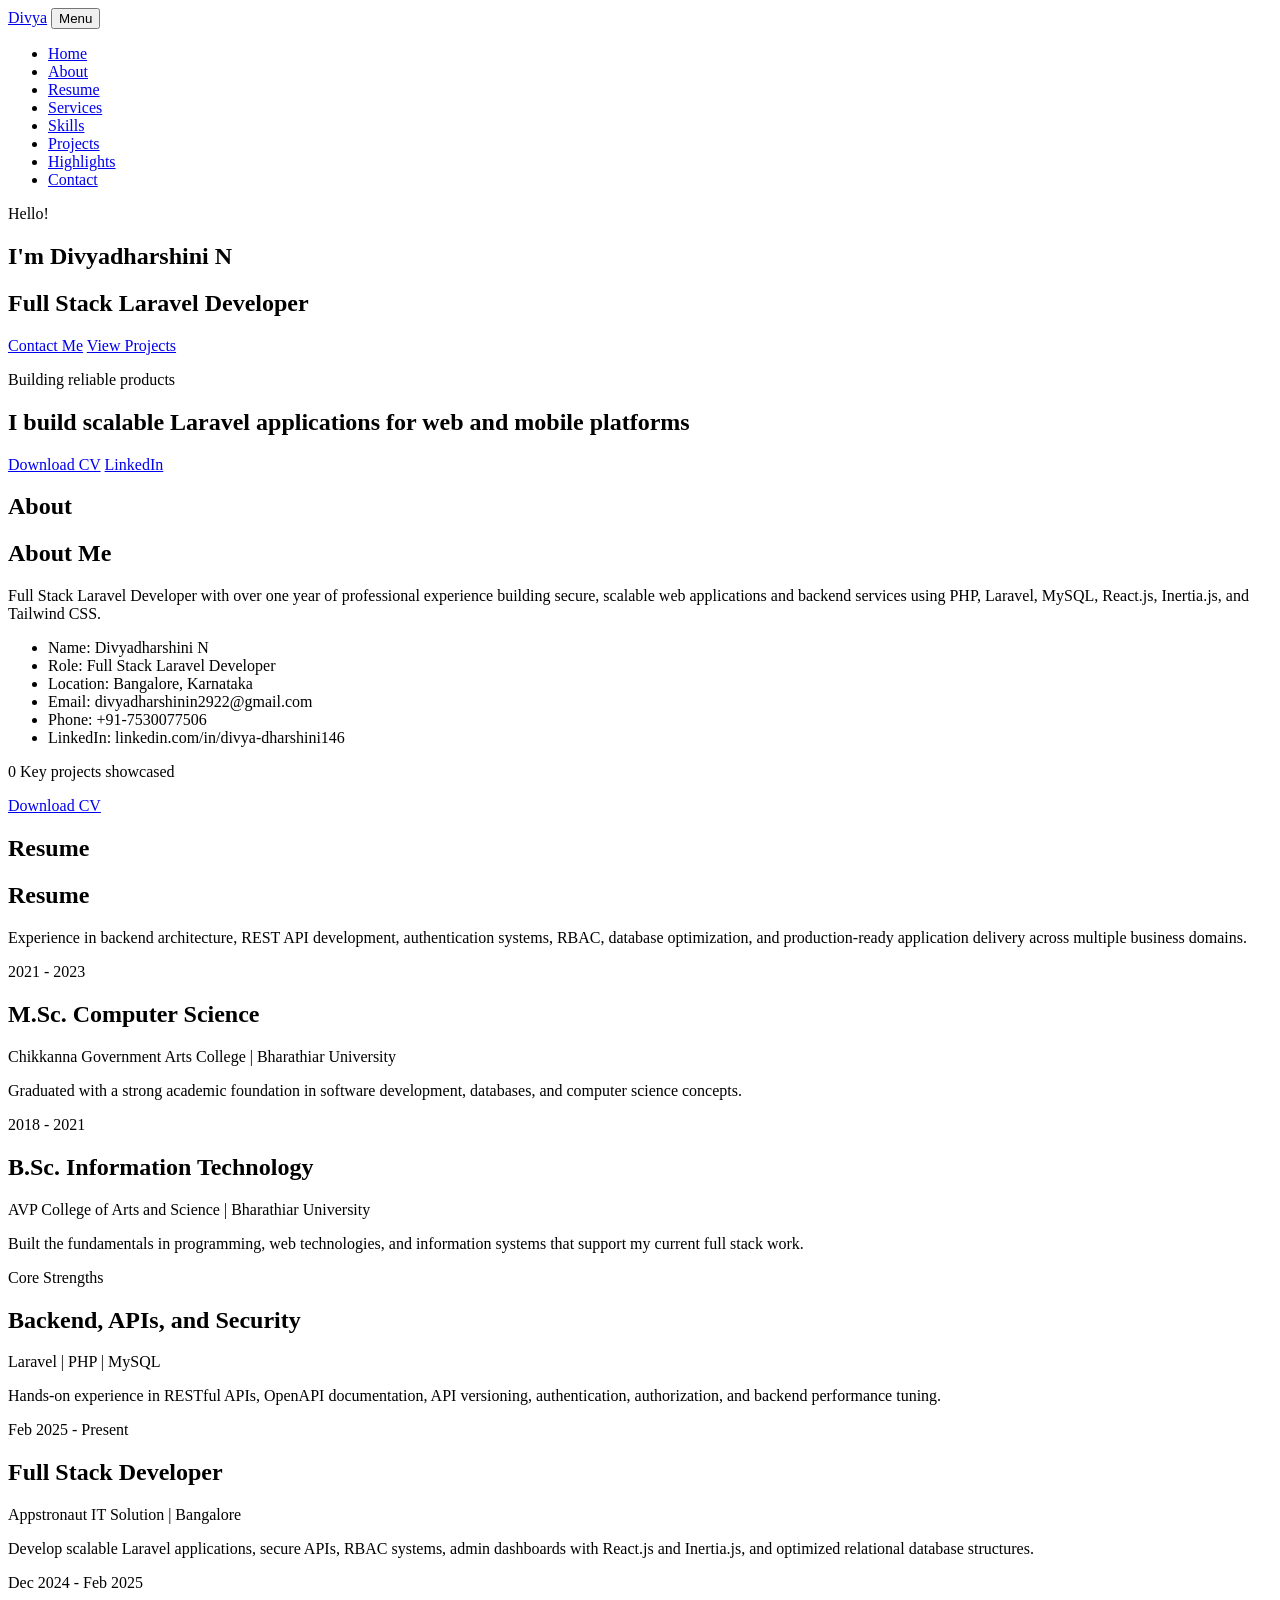
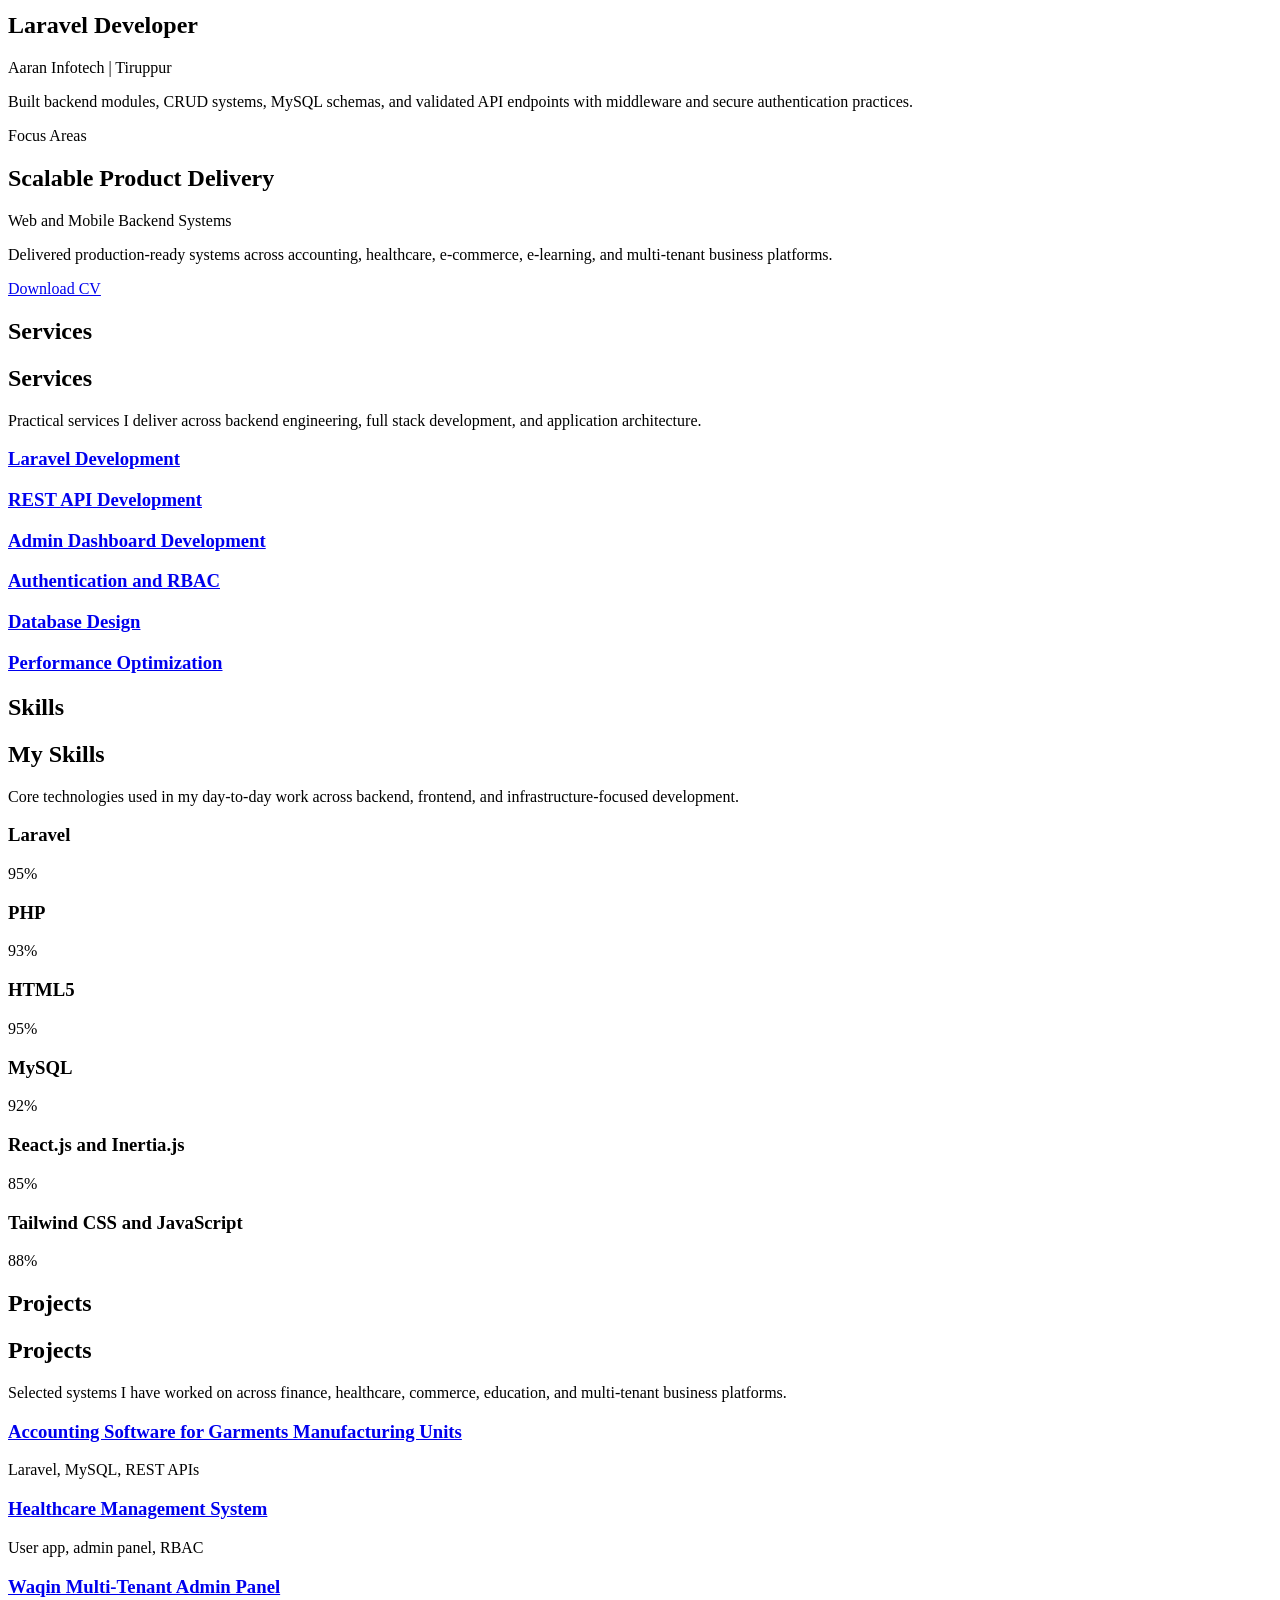
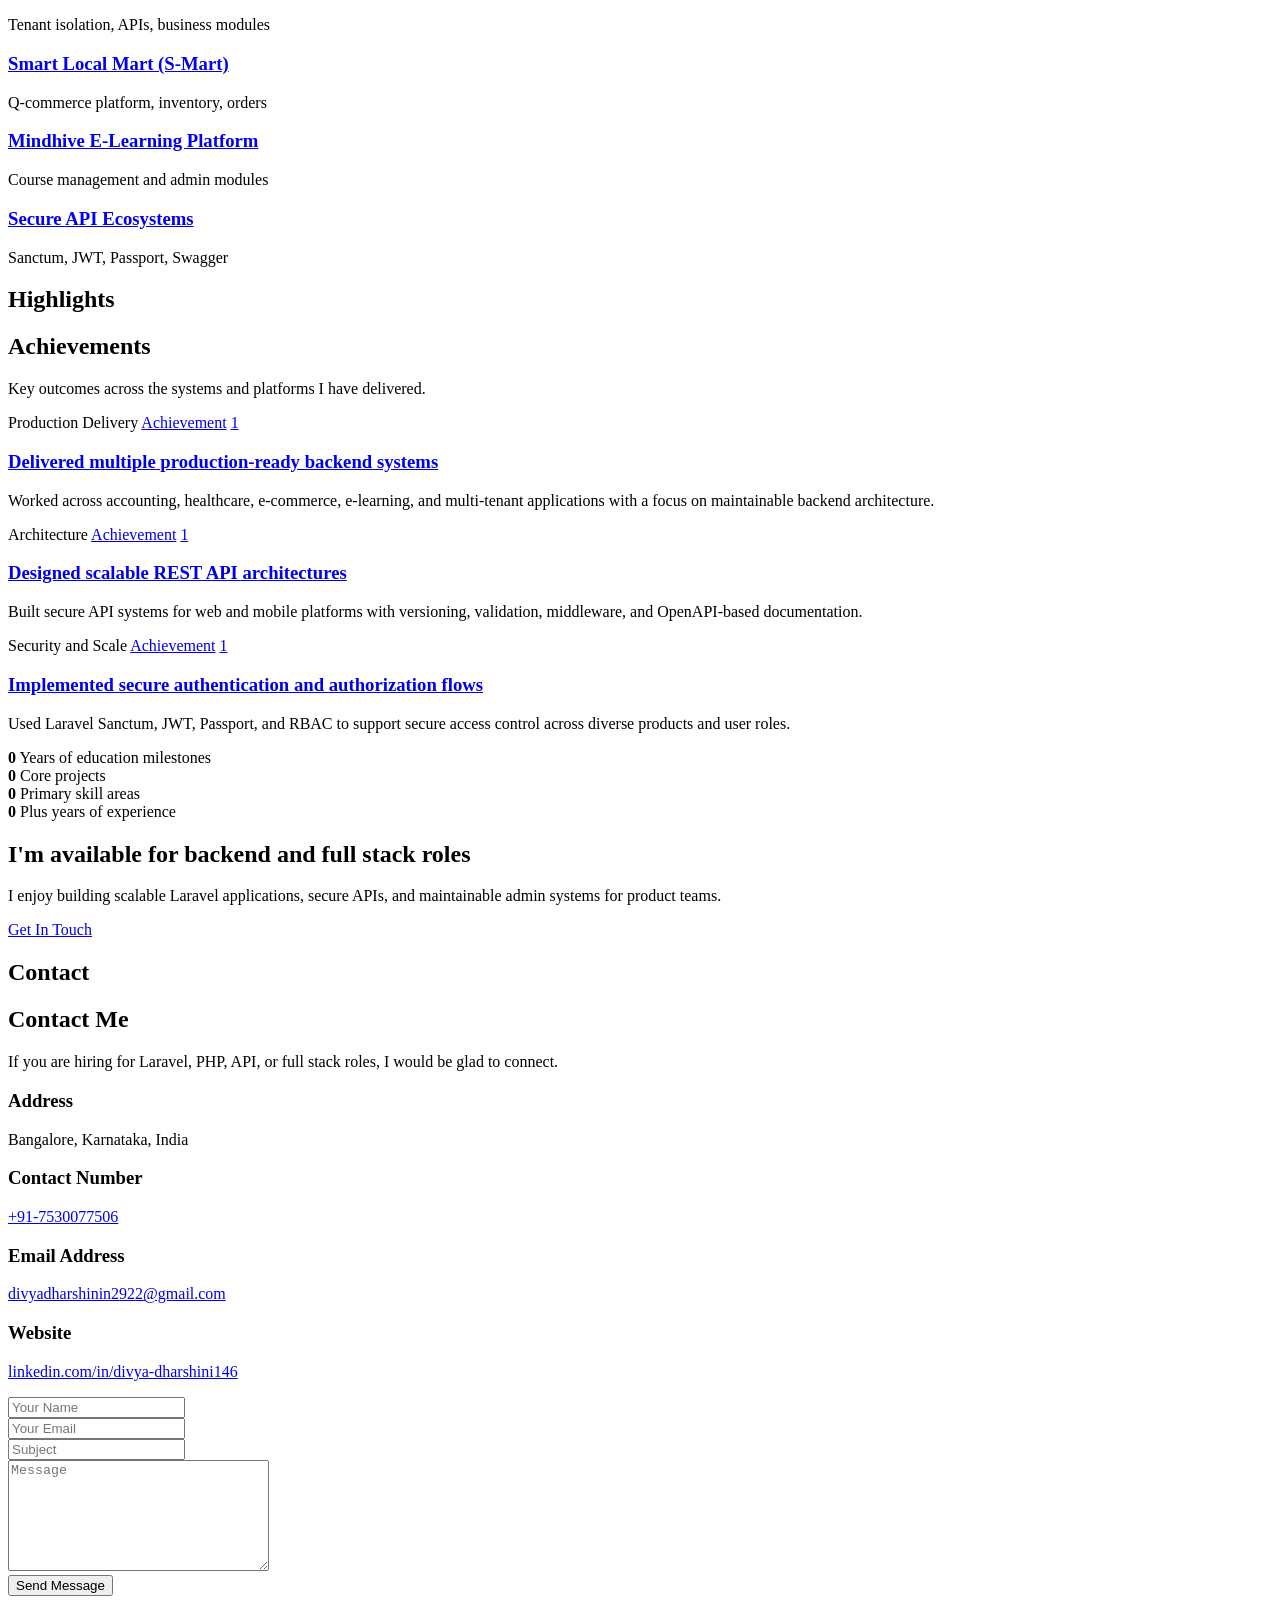
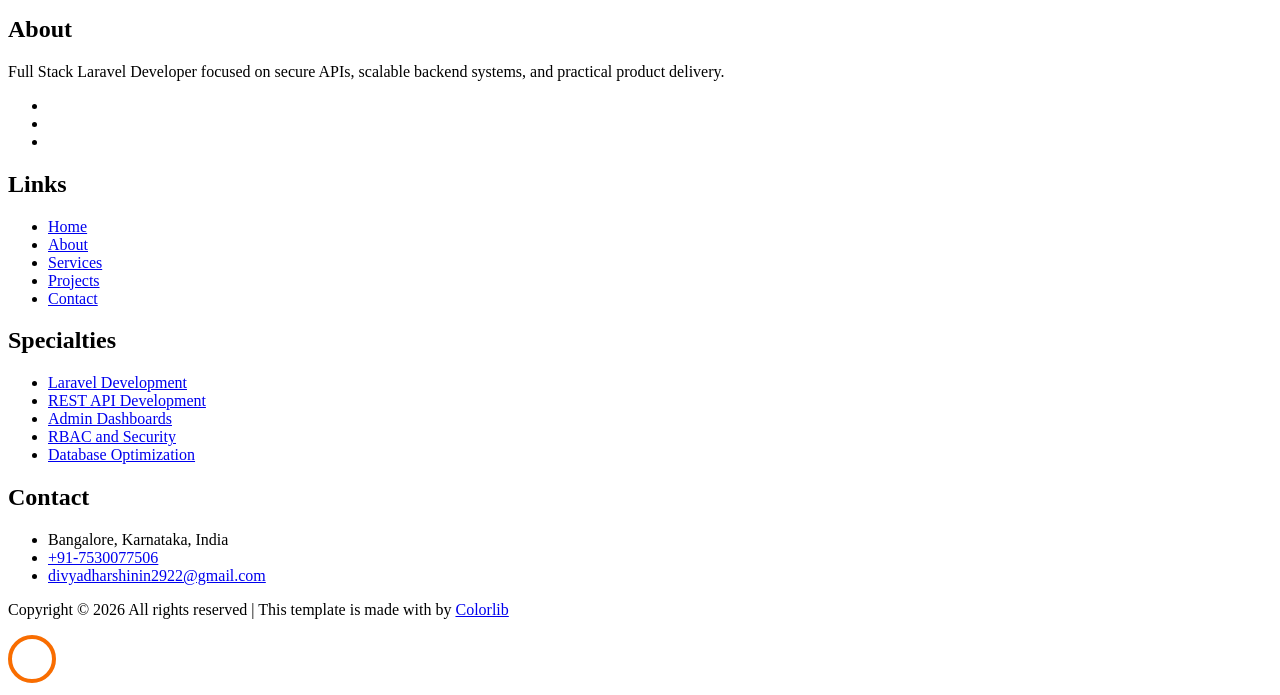
==== index.html @ 51c8ce33 "first commit" ====
<!doctype html>
<html lang="en">
  <head>
    <title>Divyadharshini N | Full Stack Laravel Developer</title>
    <meta charset="utf-8" />
    <meta
      name="viewport"
      content="width=device-width, initial-scale=1, shrink-to-fit=no"
    />

    <link
      href="https://fonts.googleapis.com/css?family=Poppins:100,200,300,400,500,600,700,800,900"
      rel="stylesheet"
    />

    <link rel="stylesheet" href="css/open-iconic-bootstrap.min.css" />
    <link rel="stylesheet" href="css/animate.css" />

    <link rel="stylesheet" href="css/owl.carousel.min.css" />
    <link rel="stylesheet" href="css/owl.theme.default.min.css" />
    <link rel="stylesheet" href="css/magnific-popup.css" />

    <link rel="stylesheet" href="css/aos.css" />

    <link rel="stylesheet" href="css/ionicons.min.css" />

    <link rel="stylesheet" href="css/flaticon.css" />
    <link rel="stylesheet" href="css/icomoon.css" />
    <link rel="stylesheet" href="css/style.css" />
  </head>
  <body data-spy="scroll" data-target=".site-navbar-target" data-offset="300">
    <nav
      class="navbar navbar-expand-lg navbar-dark ftco_navbar ftco-navbar-light site-navbar-target"
      id="ftco-navbar"
    >
      <div class="container">
        <a class="navbar-brand" href="index.html">Divya</a>
        <button
          class="navbar-toggler js-fh5co-nav-toggle fh5co-nav-toggle"
          type="button"
          data-toggle="collapse"
          data-target="#ftco-nav"
          aria-controls="ftco-nav"
          aria-expanded="false"
          aria-label="Toggle navigation"
        >
          <span class="oi oi-menu"></span> Menu
        </button>

        <div class="collapse navbar-collapse" id="ftco-nav">
          <ul class="navbar-nav nav ml-auto">
            <li class="nav-item">
              <a href="#home-section" class="nav-link"><span>Home</span></a>
            </li>
            <li class="nav-item">
              <a href="#about-section" class="nav-link"><span>About</span></a>
            </li>
            <li class="nav-item">
              <a href="#resume-section" class="nav-link"><span>Resume</span></a>
            </li>
            <li class="nav-item">
              <a href="#services-section" class="nav-link"
                ><span>Services</span></a
              >
            </li>
            <li class="nav-item">
              <a href="#skills-section" class="nav-link"><span>Skills</span></a>
            </li>
            <li class="nav-item">
              <a href="#projects-section" class="nav-link"
                ><span>Projects</span></a
              >
            </li>
            <li class="nav-item">
              <a href="#blog-section" class="nav-link"
                ><span>Highlights</span></a
              >
            </li>
            <li class="nav-item">
              <a href="#contact-section" class="nav-link"
                ><span>Contact</span></a
              >
            </li>
          </ul>
        </div>
      </div>
    </nav>
    <section id="home-section" class="hero">
      <div class="home-slider owl-carousel">
        <div class="slider-item">
          <div class="overlay"></div>
          <div class="container">
            <div
              class="row d-md-flex no-gutters slider-text align-items-end justify-content-end"
              data-scrollax-parent="true"
            >
              <div
                class="one-third js-fullheight order-md-last img"
                style="background-image: url(images/bg_1.png)"
              >
                <div class="overlay"></div>
              </div>
              <div
                class="one-forth d-flex align-items-center ftco-animate"
                data-scrollax=" properties: { translateY: '70%' }"
              >
                <div class="text">
                  <span class="subheading">Hello!</span>
                  <h1 class="mb-4 mt-3">I'm <span>Divyadharshini N</span></h1>
                  <h2 class="mb-4">Full Stack Laravel Developer</h2>
                  <p>
                    <a href="#contact-section" class="btn btn-primary py-3 px-4"
                      >Contact Me</a
                    >
                    <a
                      href="#projects-section"
                      class="btn btn-white btn-outline-white py-3 px-4"
                      >View Projects</a
                    >
                  </p>
                </div>
              </div>
            </div>
          </div>
        </div>

        <div class="slider-item">
          <div class="overlay"></div>
          <div class="container">
            <div
              class="row d-flex no-gutters slider-text align-items-end justify-content-end"
              data-scrollax-parent="true"
            >
              <div
                class="one-third js-fullheight order-md-last img"
                style="background-image: url(images/bg_2.png)"
              >
                <div class="overlay"></div>
              </div>
              <div
                class="one-forth d-flex align-items-center ftco-animate"
                data-scrollax=" properties: { translateY: '70%' }"
              >
                <div class="text">
                  <span class="subheading">Building reliable products</span>
                  <h1 class="mb-4 mt-3">
                    I build <span>scalable Laravel applications</span> for web
                    and mobile platforms
                  </h1>
                  <p>
                    <a
                      href="resume/Divyadharshini_N.pdf"
                      class="btn btn-primary py-3 px-4"
                      target="_blank"
                      >Download CV</a
                    >
                    <a
                      href="https://linkedin.com/in/divya-dharshini146"
                      class="btn btn-white btn-outline-white py-3 px-4"
                      target="_blank"
                      >LinkedIn</a
                    >
                  </p>
                </div>
              </div>
            </div>
          </div>
        </div>
      </div>
    </section>

    <section class="ftco-about img ftco-section ftco-no-pb" id="about-section">
      <div class="container">
        <div class="row d-flex">
          <div class="col-md-6 col-lg-5 d-flex">
            <div class="img-about img d-flex align-items-stretch">
              <div class="overlay"></div>
              <div
                class="img d-flex align-self-stretch align-items-center"
                style="background-image: url(images/bg_1.png)"
              ></div>
            </div>
          </div>
          <div class="col-md-6 col-lg-7 pl-lg-5 pb-5">
            <div class="row justify-content-start pb-3">
              <div class="col-md-12 heading-section ftco-animate">
                <h1 class="big">About</h1>
                <h2 class="mb-4">About Me</h2>
                <p>
                  Full Stack Laravel Developer with over one year of
                  professional experience building secure, scalable web
                  applications and backend services using PHP, Laravel, MySQL,
                  React.js, Inertia.js, and Tailwind CSS.
                </p>
                <ul class="about-info mt-4 px-md-0 px-2">
                  <li class="d-flex">
                    <span>Name:</span> <span>Divyadharshini N</span>
                  </li>
                  <li class="d-flex">
                    <span>Role:</span> <span>Full Stack Laravel Developer</span>
                  </li>
                  <li class="d-flex">
                    <span>Location:</span> <span>Bangalore, Karnataka</span>
                  </li>
                  <li class="d-flex">
                    <span>Email:</span>
                    <span>divyadharshinin2922@gmail.com</span>
                  </li>
                  <li class="d-flex">
                    <span>Phone:</span> <span>+91-7530077506</span>
                  </li>
                  <li class="d-flex">
                    <span>LinkedIn:</span>
                    <span>linkedin.com/in/divya-dharshini146</span>
                  </li>
                </ul>
              </div>
            </div>
            <div class="counter-wrap ftco-animate d-flex mt-md-3">
              <div class="text">
                <p class="mb-4">
                  <span class="number" data-number="5">0</span>
                  <span>Key projects showcased</span>
                </p>
                <p>
                  <a
                    href="resume/Divyadharshini_N.pdf"
                    class="btn btn-primary py-3 px-3"
                    target="_blank"
                    >Download CV</a
                  >
                </p>
              </div>
            </div>
          </div>
        </div>
      </div>
    </section>

    <section class="ftco-section ftco-no-pb" id="resume-section">
      <div class="container">
        <div class="row justify-content-center pb-5">
          <div class="col-md-10 heading-section text-center ftco-animate">
            <h1 class="big big-2">Resume</h1>
            <h2 class="mb-4">Resume</h2>
            <p>
              Experience in backend architecture, REST API development,
              authentication systems, RBAC, database optimization, and
              production-ready application delivery across multiple business
              domains.
            </p>
          </div>
        </div>
        <div class="row">
          <div class="col-md-6">
            <div class="resume-wrap ftco-animate">
              <span class="date">2021 - 2023</span>
              <h2>M.Sc. Computer Science</h2>
              <span class="position"
                >Chikkanna Government Arts College | Bharathiar University</span
              >
              <p class="mt-4">
                Graduated with a strong academic foundation in software
                development, databases, and computer science concepts.
              </p>
            </div>
            <div class="resume-wrap ftco-animate">
              <span class="date">2018 - 2021</span>
              <h2>B.Sc. Information Technology</h2>
              <span class="position"
                >AVP College of Arts and Science | Bharathiar University</span
              >
              <p class="mt-4">
                Built the fundamentals in programming, web technologies, and
                information systems that support my current full stack work.
              </p>
            </div>
            <div class="resume-wrap ftco-animate">
              <span class="date">Core Strengths</span>
              <h2>Backend, APIs, and Security</h2>
              <span class="position">Laravel | PHP | MySQL</span>
              <p class="mt-4">
                Hands-on experience in RESTful APIs, OpenAPI documentation, API
                versioning, authentication, authorization, and backend
                performance tuning.
              </p>
            </div>
          </div>

          <div class="col-md-6">
            <div class="resume-wrap ftco-animate">
              <span class="date">Feb 2025 - Present</span>
              <h2>Full Stack Developer</h2>
              <span class="position">Appstronaut IT Solution | Bangalore</span>
              <p class="mt-4">
                Develop scalable Laravel applications, secure APIs, RBAC
                systems, admin dashboards with React.js and Inertia.js, and
                optimized relational database structures.
              </p>
            </div>
            <div class="resume-wrap ftco-animate">
              <span class="date">Dec 2024 - Feb 2025</span>
              <h2>Laravel Developer</h2>
              <span class="position">Aaran Infotech | Tiruppur</span>
              <p class="mt-4">
                Built backend modules, CRUD systems, MySQL schemas, and
                validated API endpoints with middleware and secure
                authentication practices.
              </p>
            </div>
            <div class="resume-wrap ftco-animate">
              <span class="date">Focus Areas</span>
              <h2>Scalable Product Delivery</h2>
              <span class="position">Web and Mobile Backend Systems</span>
              <p class="mt-4">
                Delivered production-ready systems across accounting,
                healthcare, e-commerce, e-learning, and multi-tenant business
                platforms.
              </p>
            </div>
          </div>
        </div>
        <div class="row justify-content-center mt-5">
          <div class="col-md-6 text-center ftco-animate">
            <p>
              <a
                href="resume/Divyadharshini_N.pdf"
                class="btn btn-primary py-4 px-5"
                target="_blank"
                >Download CV</a
              >
            </p>
          </div>
        </div>
      </div>
    </section>

    <section class="ftco-section" id="services-section">
      <div class="container">
        <div class="row justify-content-center py-5 mt-5">
          <div class="col-md-12 heading-section text-center ftco-animate">
            <h1 class="big big-2">Services</h1>
            <h2 class="mb-4">Services</h2>
            <p>
              Practical services I deliver across backend engineering, full
              stack development, and application architecture.
            </p>
          </div>
        </div>
        <div class="row">
          <div class="col-md-4 text-center d-flex ftco-animate">
            <a href="#" class="services-1">
              <span class="icon">
                <i class="flaticon-analysis"></i>
              </span>
              <div class="desc">
                <h3 class="mb-5">Laravel Development</h3>
              </div>
            </a>
          </div>
          <div class="col-md-4 text-center d-flex ftco-animate">
            <a href="#" class="services-1">
              <span class="icon">
                <i class="flaticon-flasks"></i>
              </span>
              <div class="desc">
                <h3 class="mb-5">REST API Development</h3>
              </div>
            </a>
          </div>
          <div class="col-md-4 text-center d-flex ftco-animate">
            <a href="#" class="services-1">
              <span class="icon">
                <i class="flaticon-ideas"></i>
              </span>
              <div class="desc">
                <h3 class="mb-5">Admin Dashboard Development</h3>
              </div>
            </a>
          </div>

          <div class="col-md-4 text-center d-flex ftco-animate">
            <a href="#" class="services-1">
              <span class="icon">
                <i class="flaticon-analysis"></i>
              </span>
              <div class="desc">
                <h3 class="mb-5">Authentication and RBAC</h3>
              </div>
            </a>
          </div>
          <div class="col-md-4 text-center d-flex ftco-animate">
            <a href="#" class="services-1">
              <span class="icon">
                <i class="flaticon-flasks"></i>
              </span>
              <div class="desc">
                <h3 class="mb-5">Database Design</h3>
              </div>
            </a>
          </div>
          <div class="col-md-4 text-center d-flex ftco-animate">
            <a href="#" class="services-1">
              <span class="icon">
                <i class="flaticon-ideas"></i>
              </span>
              <div class="desc">
                <h3 class="mb-5">Performance Optimization</h3>
              </div>
            </a>
          </div>
        </div>
      </div>
    </section>

    <section class="ftco-section" id="skills-section">
      <div class="container">
        <div class="row justify-content-center pb-5">
          <div class="col-md-12 heading-section text-center ftco-animate">
            <h1 class="big big-2">Skills</h1>
            <h2 class="mb-4">My Skills</h2>
            <p>
              Core technologies used in my day-to-day work across backend,
              frontend, and infrastructure-focused development.
            </p>
          </div>
        </div>
        <div class="row">
          <div class="col-md-6 animate-box">
            <div class="progress-wrap ftco-animate">
              <h3>Laravel</h3>
              <div class="progress">
                <div
                  class="progress-bar color-1"
                  role="progressbar"
                  aria-valuenow="95"
                  aria-valuemin="0"
                  aria-valuemax="100"
                  style="width: 95%"
                >
                  <span>95%</span>
                </div>
              </div>
            </div>
          </div>
          <div class="col-md-6 animate-box">
            <div class="progress-wrap ftco-animate">
              <h3>PHP</h3>
              <div class="progress">
                <div
                  class="progress-bar color-2"
                  role="progressbar"
                  aria-valuenow="93"
                  aria-valuemin="0"
                  aria-valuemax="100"
                  style="width: 93%"
                >
                  <span>93%</span>
                </div>
              </div>
            </div>
          </div>
          <div class="col-md-6 animate-box">
            <div class="progress-wrap ftco-animate">
              <h3>HTML5</h3>
              <div class="progress">
                <div
                  class="progress-bar color-3"
                  role="progressbar"
                  aria-valuenow="95"
                  aria-valuemin="0"
                  aria-valuemax="100"
                  style="width: 95%"
                >
                  <span>95%</span>
                </div>
              </div>
            </div>
          </div>
          <div class="col-md-6 animate-box">
            <div class="progress-wrap ftco-animate">
              <h3>MySQL</h3>
              <div class="progress">
                <div
                  class="progress-bar color-4"
                  role="progressbar"
                  aria-valuenow="92"
                  aria-valuemin="0"
                  aria-valuemax="100"
                  style="width: 92%"
                >
                  <span>92%</span>
                </div>
              </div>
            </div>
          </div>
          <div class="col-md-6 animate-box">
            <div class="progress-wrap ftco-animate">
              <h3>React.js and Inertia.js</h3>
              <div class="progress">
                <div
                  class="progress-bar color-5"
                  role="progressbar"
                  aria-valuenow="85"
                  aria-valuemin="0"
                  aria-valuemax="100"
                  style="width: 85%"
                >
                  <span>85%</span>
                </div>
              </div>
            </div>
          </div>
          <div class="col-md-6 animate-box">
            <div class="progress-wrap ftco-animate">
              <h3>Tailwind CSS and JavaScript</h3>
              <div class="progress">
                <div
                  class="progress-bar color-6"
                  role="progressbar"
                  aria-valuenow="88"
                  aria-valuemin="0"
                  aria-valuemax="100"
                  style="width: 88%"
                >
                  <span>88%</span>
                </div>
              </div>
            </div>
          </div>
        </div>
      </div>
    </section>

    <section class="ftco-section ftco-project" id="projects-section">
      <div class="container">
        <div class="row justify-content-center pb-5">
          <div class="col-md-12 heading-section text-center ftco-animate">
            <h1 class="big big-2">Projects</h1>
            <h2 class="mb-4">Projects</h2>
            <p>
              Selected systems I have worked on across finance, healthcare,
              commerce, education, and multi-tenant business platforms.
            </p>
          </div>
        </div>
        <div class="row">
          <div class="col-md-4">
            <div
              class="project img ftco-animate d-flex justify-content-center align-items-center"
              style="background-image: url(images/project-4.jpg)"
            >
              <div class="overlay"></div>
              <div class="text text-center p-4">
                <h3>
                  <a href="#"
                    >Accounting Software for Garments Manufacturing Units</a
                  >
                </h3>
                <span>Laravel, MySQL, REST APIs</span>
              </div>
            </div>
          </div>
          <div class="col-md-8">
            <div
              class="project img ftco-animate d-flex justify-content-center align-items-center"
              style="background-image: url(images/project-5.jpg)"
            >
              <div class="overlay"></div>
              <div class="text text-center p-4">
                <h3><a href="#">Healthcare Management System</a></h3>
                <span>User app, admin panel, RBAC</span>
              </div>
            </div>
          </div>

          <div class="col-md-8">
            <div
              class="project img ftco-animate d-flex justify-content-center align-items-center"
              style="background-image: url(images/project-1.jpg)"
            >
              <div class="overlay"></div>
              <div class="text text-center p-4">
                <h3><a href="#">Waqin Multi-Tenant Admin Panel</a></h3>
                <span>Tenant isolation, APIs, business modules</span>
              </div>
            </div>

            <div
              class="project img ftco-animate d-flex justify-content-center align-items-center"
              style="background-image: url(images/project-6.jpg)"
            >
              <div class="overlay"></div>
              <div class="text text-center p-4">
                <h3><a href="#">Smart Local Mart (S-Mart)</a></h3>
                <span>Q-commerce platform, inventory, orders</span>
              </div>
            </div>
          </div>
          <div class="col-md-4">
            <div class="row">
              <div class="col-md-12">
                <div
                  class="project img ftco-animate d-flex justify-content-center align-items-center"
                  style="background-image: url(images/project-2.jpg)"
                >
                  <div class="overlay"></div>
                  <div class="text text-center p-4">
                    <h3><a href="#">Mindhive E-Learning Platform</a></h3>
                    <span>Course management and admin modules</span>
                  </div>
                </div>
              </div>
              <div class="col-md-12">
                <div
                  class="project img ftco-animate d-flex justify-content-center align-items-center"
                  style="background-image: url(images/project-3.jpg)"
                >
                  <div class="overlay"></div>
                  <div class="text text-center p-4">
                    <h3><a href="#">Secure API Ecosystems</a></h3>
                    <span>Sanctum, JWT, Passport, Swagger</span>
                  </div>
                </div>
              </div>
            </div>
          </div>
        </div>
      </div>
    </section>

    <section class="ftco-section" id="blog-section">
      <div class="container">
        <div class="row justify-content-center mb-5 pb-5">
          <div class="col-md-7 heading-section text-center ftco-animate">
            <h1 class="big big-2">Highlights</h1>
            <h2 class="mb-4">Achievements</h2>
            <p>
              Key outcomes across the systems and platforms I have delivered.
            </p>
          </div>
        </div>
        <div class="row d-flex">
          <div class="col-md-4 d-flex ftco-animate">
            <div class="blog-entry justify-content-end">
              <a
                href="single.html"
                class="block-20"
                style="background-image: url(&quot;images/image_1.jpg&quot;)"
              >
              </a>
              <div class="text mt-3 float-right d-block">
                <div class="d-flex align-items-center mb-3 meta">
                  <p class="mb-0">
                    <span class="mr-2">Production Delivery</span>
                    <a href="#" class="mr-2">Achievement</a>
                    <a href="#" class="meta-chat"
                      ><span class="icon-chat"></span> 1</a
                    >
                  </p>
                </div>
                <h3 class="heading">
                  <a href="#"
                    >Delivered multiple production-ready backend systems</a
                  >
                </h3>
                <p>
                  Worked across accounting, healthcare, e-commerce, e-learning,
                  and multi-tenant applications with a focus on maintainable
                  backend architecture.
                </p>
              </div>
            </div>
          </div>
          <div class="col-md-4 d-flex ftco-animate">
            <div class="blog-entry justify-content-end">
              <a
                href="single.html"
                class="block-20"
                style="background-image: url(&quot;images/image_2.jpg&quot;)"
              >
              </a>
              <div class="text mt-3 float-right d-block">
                <div class="d-flex align-items-center mb-3 meta">
                  <p class="mb-0">
                    <span class="mr-2">Architecture</span>
                    <a href="#" class="mr-2">Achievement</a>
                    <a href="#" class="meta-chat"
                      ><span class="icon-chat"></span> 1</a
                    >
                  </p>
                </div>
                <h3 class="heading">
                  <a href="#">Designed scalable REST API architectures</a>
                </h3>
                <p>
                  Built secure API systems for web and mobile platforms with
                  versioning, validation, middleware, and OpenAPI-based
                  documentation.
                </p>
              </div>
            </div>
          </div>
          <div class="col-md-4 d-flex ftco-animate">
            <div class="blog-entry">
              <a
                href="single.html"
                class="block-20"
                style="background-image: url(&quot;images/image_3.jpg&quot;)"
              >
              </a>
              <div class="text mt-3 float-right d-block">
                <div class="d-flex align-items-center mb-3 meta">
                  <p class="mb-0">
                    <span class="mr-2">Security and Scale</span>
                    <a href="#" class="mr-2">Achievement</a>
                    <a href="#" class="meta-chat"
                      ><span class="icon-chat"></span> 1</a
                    >
                  </p>
                </div>
                <h3 class="heading">
                  <a href="#"
                    >Implemented secure authentication and authorization
                    flows</a
                  >
                </h3>
                <p>
                  Used Laravel Sanctum, JWT, Passport, and RBAC to support
                  secure access control across diverse products and user roles.
                </p>
              </div>
            </div>
          </div>
        </div>
      </div>
    </section>

    <section
      class="ftco-section ftco-no-pt ftco-no-pb ftco-counter img"
      id="section-counter"
    >
      <div class="container">
        <div class="row d-md-flex align-items-center">
          <div
            class="col-md d-flex justify-content-center counter-wrap ftco-animate"
          >
            <div class="block-18">
              <div class="text">
                <strong class="number" data-number="2">0</strong>
                <span>Years of education milestones</span>
              </div>
            </div>
          </div>
          <div
            class="col-md d-flex justify-content-center counter-wrap ftco-animate"
          >
            <div class="block-18">
              <div class="text">
                <strong class="number" data-number="5">0</strong>
                <span>Core projects</span>
              </div>
            </div>
          </div>
          <div
            class="col-md d-flex justify-content-center counter-wrap ftco-animate"
          >
            <div class="block-18">
              <div class="text">
                <strong class="number" data-number="6">0</strong>
                <span>Primary skill areas</span>
              </div>
            </div>
          </div>
          <div
            class="col-md d-flex justify-content-center counter-wrap ftco-animate"
          >
            <div class="block-18">
              <div class="text">
                <strong class="number" data-number="1">0</strong>
                <span>Plus years of experience</span>
              </div>
            </div>
          </div>
        </div>
      </div>
    </section>

    <section
      class="ftco-section ftco-hireme img margin-top"
      style="background-image: url(images/bg_1.jpg)"
    >
      <div class="container">
        <div class="row justify-content-center">
          <div class="col-md-7 ftco-animate text-center">
            <h2>I'm <span>available</span> for backend and full stack roles</h2>
            <p>
              I enjoy building scalable Laravel applications, secure APIs, and
              maintainable admin systems for product teams.
            </p>
            <p class="mb-0">
              <a href="#contact-section" class="btn btn-primary py-3 px-5"
                >Get In Touch</a
              >
            </p>
          </div>
        </div>
      </div>
    </section>

    <section
      class="ftco-section contact-section ftco-no-pb"
      id="contact-section"
    >
      <div class="container">
        <div class="row justify-content-center mb-5 pb-3">
          <div class="col-md-7 heading-section text-center ftco-animate">
            <h1 class="big big-2">Contact</h1>
            <h2 class="mb-4">Contact Me</h2>
            <p>
              If you are hiring for Laravel, PHP, API, or full stack roles, I
              would be glad to connect.
            </p>
          </div>
        </div>

        <div class="row d-flex contact-info mb-5">
          <div class="col-md-6 col-lg-3 d-flex ftco-animate">
            <div class="align-self-stretch box p-4 text-center">
              <div
                class="icon d-flex align-items-center justify-content-center"
              >
                <span class="icon-map-signs"></span>
              </div>
              <h3 class="mb-4">Address</h3>
              <p>Bangalore, Karnataka, India</p>
            </div>
          </div>
          <div class="col-md-6 col-lg-3 d-flex ftco-animate">
            <div class="align-self-stretch box p-4 text-center">
              <div
                class="icon d-flex align-items-center justify-content-center"
              >
                <span class="icon-phone2"></span>
              </div>
              <h3 class="mb-4">Contact Number</h3>
              <p><a href="tel:+917530077506">+91-7530077506</a></p>
            </div>
          </div>
          <div class="col-md-6 col-lg-3 d-flex ftco-animate">
            <div class="align-self-stretch box p-4 text-center">
              <div
                class="icon d-flex align-items-center justify-content-center"
              >
                <span class="icon-paper-plane"></span>
              </div>
              <h3 class="mb-4">Email Address</h3>
              <p>
                <a href="mailto:divyadharshinin2922@gmail.com"
                  >divyadharshinin2922@gmail.com</a
                >
              </p>
            </div>
          </div>
          <div class="col-md-6 col-lg-3 d-flex ftco-animate">
            <div class="align-self-stretch box p-4 text-center">
              <div
                class="icon d-flex align-items-center justify-content-center"
              >
                <span class="icon-globe"></span>
              </div>
              <h3 class="mb-4">Website</h3>
              <p>
                <a
                  href="https://linkedin.com/in/divya-dharshini146"
                  target="_blank"
                  >linkedin.com/in/divya-dharshini146</a
                >
              </p>
            </div>
          </div>
        </div>

        <div class="row no-gutters block-9">
          <div class="col-md-6 order-md-last d-flex">
            <form action="#" class="bg-light p-4 p-md-5 contact-form">
              <div class="form-group">
                <input
                  type="text"
                  class="form-control"
                  placeholder="Your Name"
                />
              </div>
              <div class="form-group">
                <input
                  type="text"
                  class="form-control"
                  placeholder="Your Email"
                />
              </div>
              <div class="form-group">
                <input type="text" class="form-control" placeholder="Subject" />
              </div>
              <div class="form-group">
                <textarea
                  name=""
                  id=""
                  cols="30"
                  rows="7"
                  class="form-control"
                  placeholder="Message"
                ></textarea>
              </div>
              <div class="form-group">
                <input
                  type="submit"
                  value="Send Message"
                  class="btn btn-primary py-3 px-5"
                />
              </div>
            </form>
          </div>

          <div class="col-md-6 d-flex">
            <div
              class="img"
              style="background-image: url(images/about.png)"
            ></div>
          </div>
        </div>
      </div>
    </section>

    <footer class="ftco-footer ftco-section">
      <div class="container">
        <div class="row mb-5">
          <div class="col-md">
            <div class="ftco-footer-widget mb-4">
              <h2 class="ftco-heading-2">About</h2>
              <p>
                Full Stack Laravel Developer focused on secure APIs, scalable
                backend systems, and practical product delivery.
              </p>
              <ul
                class="ftco-footer-social list-unstyled float-md-left float-lft mt-5"
              >
                <li class="ftco-animate">
                  <a
                    href="https://linkedin.com/in/divya-dharshini146"
                    target="_blank"
                    ><span class="icon-linkedin"></span
                  ></a>
                </li>
                <li class="ftco-animate">
                  <a href="mailto:divyadharshinin2922@gmail.com"
                    ><span class="icon-envelope"></span
                  ></a>
                </li>
                <li class="ftco-animate">
                  <a href="tel:+917530077506"
                    ><span class="icon-phone"></span
                  ></a>
                </li>
              </ul>
            </div>
          </div>
          <div class="col-md">
            <div class="ftco-footer-widget mb-4 ml-md-4">
              <h2 class="ftco-heading-2">Links</h2>
              <ul class="list-unstyled">
                <li>
                  <a href="#home-section"
                    ><span class="icon-long-arrow-right mr-2"></span>Home</a
                  >
                </li>
                <li>
                  <a href="#about-section"
                    ><span class="icon-long-arrow-right mr-2"></span>About</a
                  >
                </li>
                <li>
                  <a href="#services-section"
                    ><span class="icon-long-arrow-right mr-2"></span>Services</a
                  >
                </li>
                <li>
                  <a href="#projects-section"
                    ><span class="icon-long-arrow-right mr-2"></span>Projects</a
                  >
                </li>
                <li>
                  <a href="#contact-section"
                    ><span class="icon-long-arrow-right mr-2"></span>Contact</a
                  >
                </li>
              </ul>
            </div>
          </div>
          <div class="col-md">
            <div class="ftco-footer-widget mb-4">
              <h2 class="ftco-heading-2">Specialties</h2>
              <ul class="list-unstyled">
                <li>
                  <a href="#"
                    ><span class="icon-long-arrow-right mr-2"></span>Laravel
                    Development</a
                  >
                </li>
                <li>
                  <a href="#"
                    ><span class="icon-long-arrow-right mr-2"></span>REST API
                    Development</a
                  >
                </li>
                <li>
                  <a href="#"
                    ><span class="icon-long-arrow-right mr-2"></span>Admin
                    Dashboards</a
                  >
                </li>
                <li>
                  <a href="#"
                    ><span class="icon-long-arrow-right mr-2"></span>RBAC and
                    Security</a
                  >
                </li>
                <li>
                  <a href="#"
                    ><span class="icon-long-arrow-right mr-2"></span>Database
                    Optimization</a
                  >
                </li>
              </ul>
            </div>
          </div>
          <div class="col-md">
            <div class="ftco-footer-widget mb-4">
              <h2 class="ftco-heading-2">Contact</h2>
              <div class="block-23 mb-3">
                <ul>
                  <li>
                    <span class="icon icon-map-marker"></span
                    ><span class="text">Bangalore, Karnataka, India</span>
                  </li>
                  <li>
                    <a href="tel:+917530077506"
                      ><span class="icon icon-phone"></span
                      ><span class="text">+91-7530077506</span></a
                    >
                  </li>
                  <li>
                    <a href="mailto:divyadharshinin2922@gmail.com"
                      ><span class="icon icon-envelope"></span
                      ><span class="text"
                        >divyadharshinin2922@gmail.com</span
                      ></a
                    >
                  </li>
                </ul>
              </div>
            </div>
          </div>
        </div>
        <div class="row">
          <div class="col-md-12 text-center">
            <p>
              <!-- Link back to Colorlib can't be removed. Template is licensed under CC BY 3.0. -->
              Copyright &copy;
              <script>
                document.write(new Date().getFullYear());
              </script>
              All rights reserved | This template is made with
              <i class="icon-heart color-danger" aria-hidden="true"></i> by
              <a href="https://colorlib.com" target="_blank">Colorlib</a>
              <!-- Link back to Colorlib can't be removed. Template is licensed under CC BY 3.0. -->
            </p>
          </div>
        </div>
      </div>
    </footer>

    <!-- loader -->
    <div id="ftco-loader" class="show fullscreen">
      <svg class="circular" width="48px" height="48px">
        <circle
          class="path-bg"
          cx="24"
          cy="24"
          r="22"
          fill="none"
          stroke-width="4"
          stroke="#eeeeee"
        />
        <circle
          class="path"
          cx="24"
          cy="24"
          r="22"
          fill="none"
          stroke-width="4"
          stroke-miterlimit="10"
          stroke="#F96D00"
        />
      </svg>
    </div>

    <script src="js/jquery.min.js"></script>
    <script src="js/jquery-migrate-3.0.1.min.js"></script>
    <script src="js/popper.min.js"></script>
    <script src="js/bootstrap.min.js"></script>
    <script src="js/jquery.easing.1.3.js"></script>
    <script src="js/jquery.waypoints.min.js"></script>
    <script src="js/jquery.stellar.min.js"></script>
    <script src="js/owl.carousel.min.js"></script>
    <script src="js/jquery.magnific-popup.min.js"></script>
    <script src="js/aos.js"></script>
    <script src="js/jquery.animateNumber.min.js"></script>
    <script src="js/scrollax.min.js"></script>

    <script src="js/main.js"></script>
  </body>
</html>
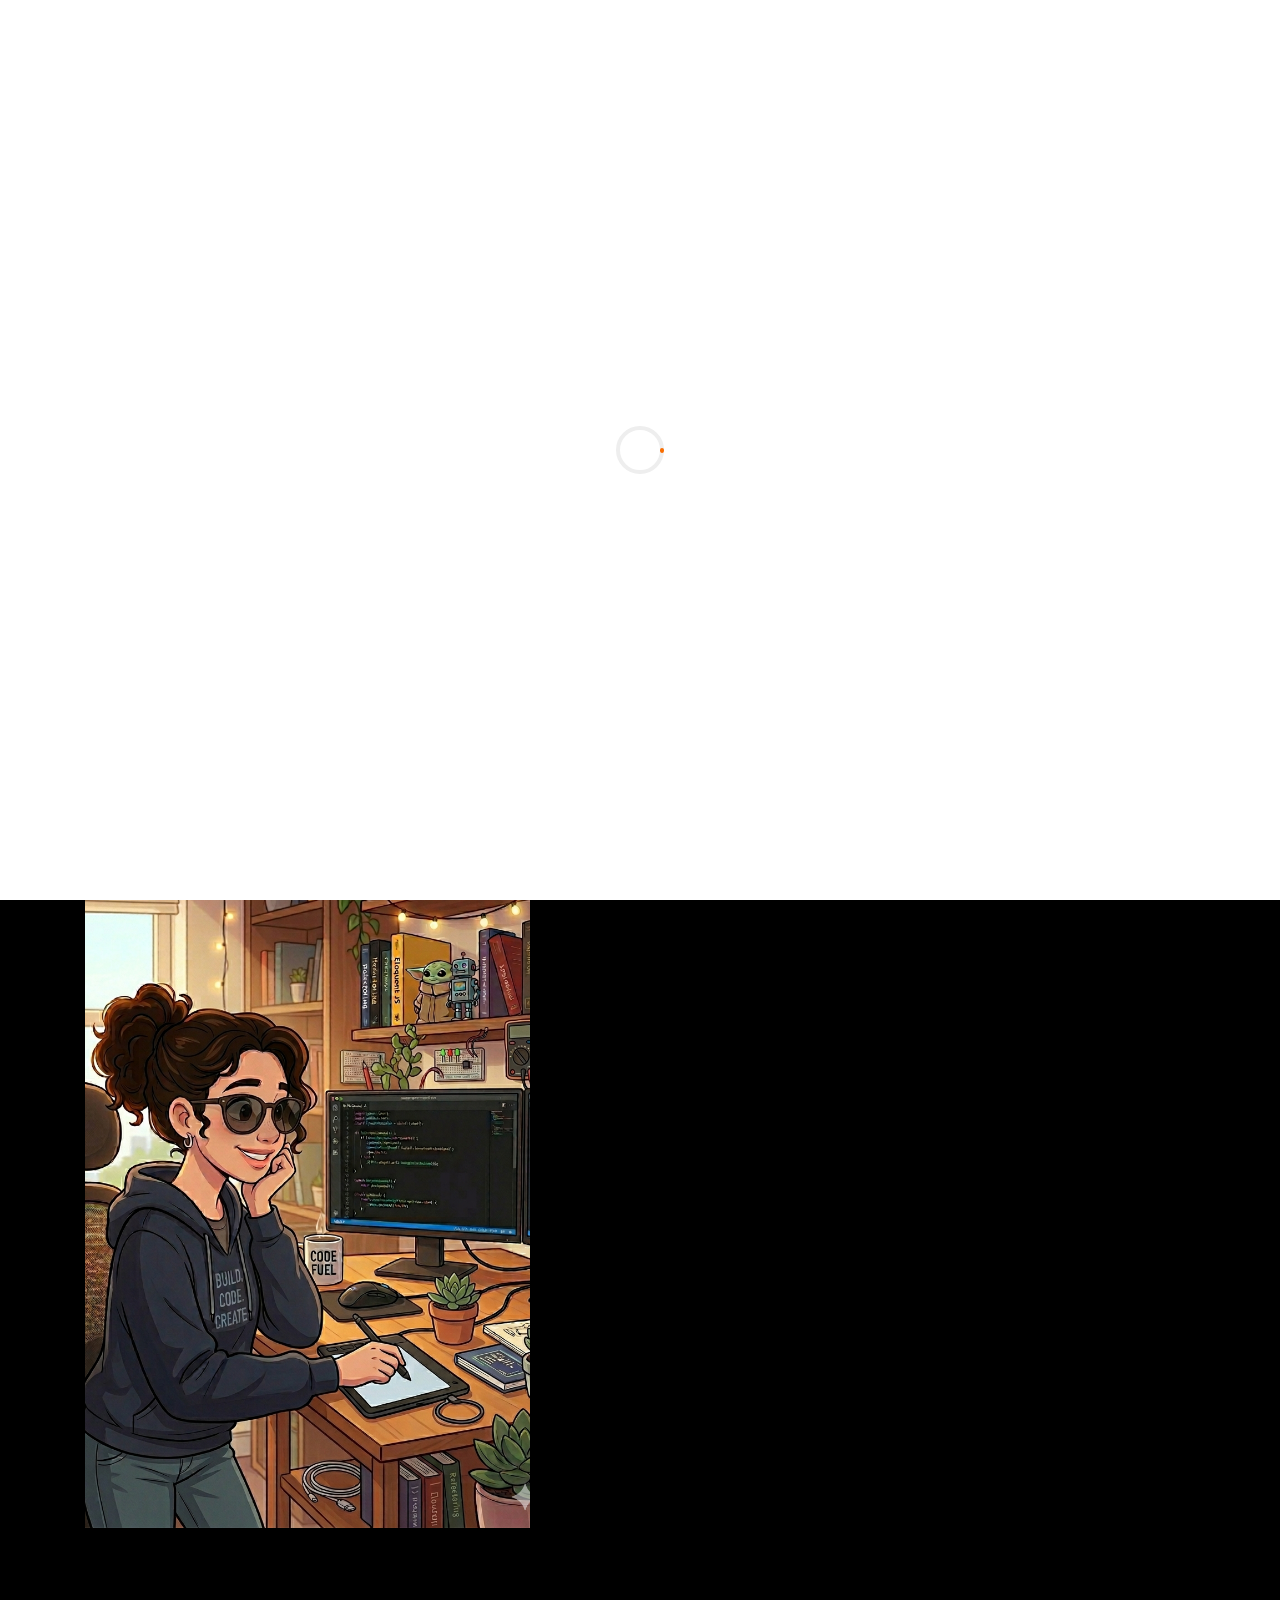
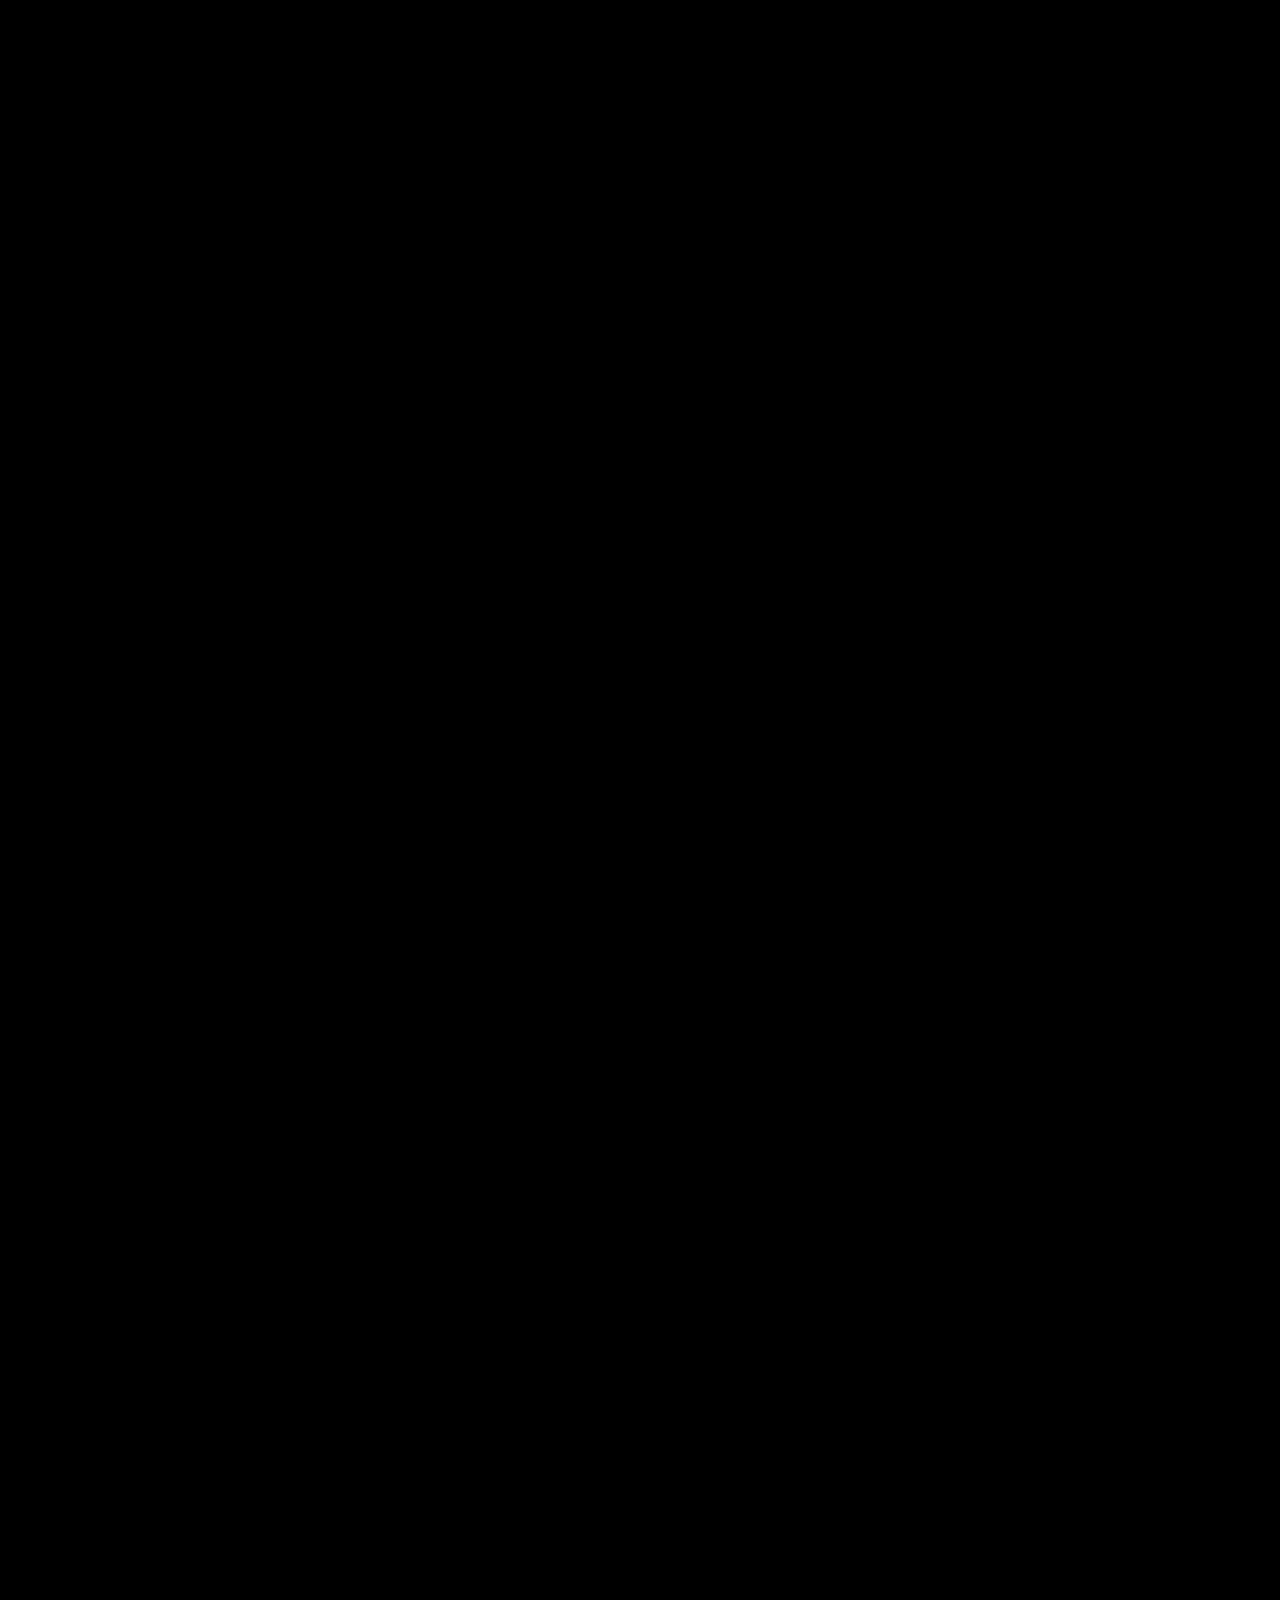
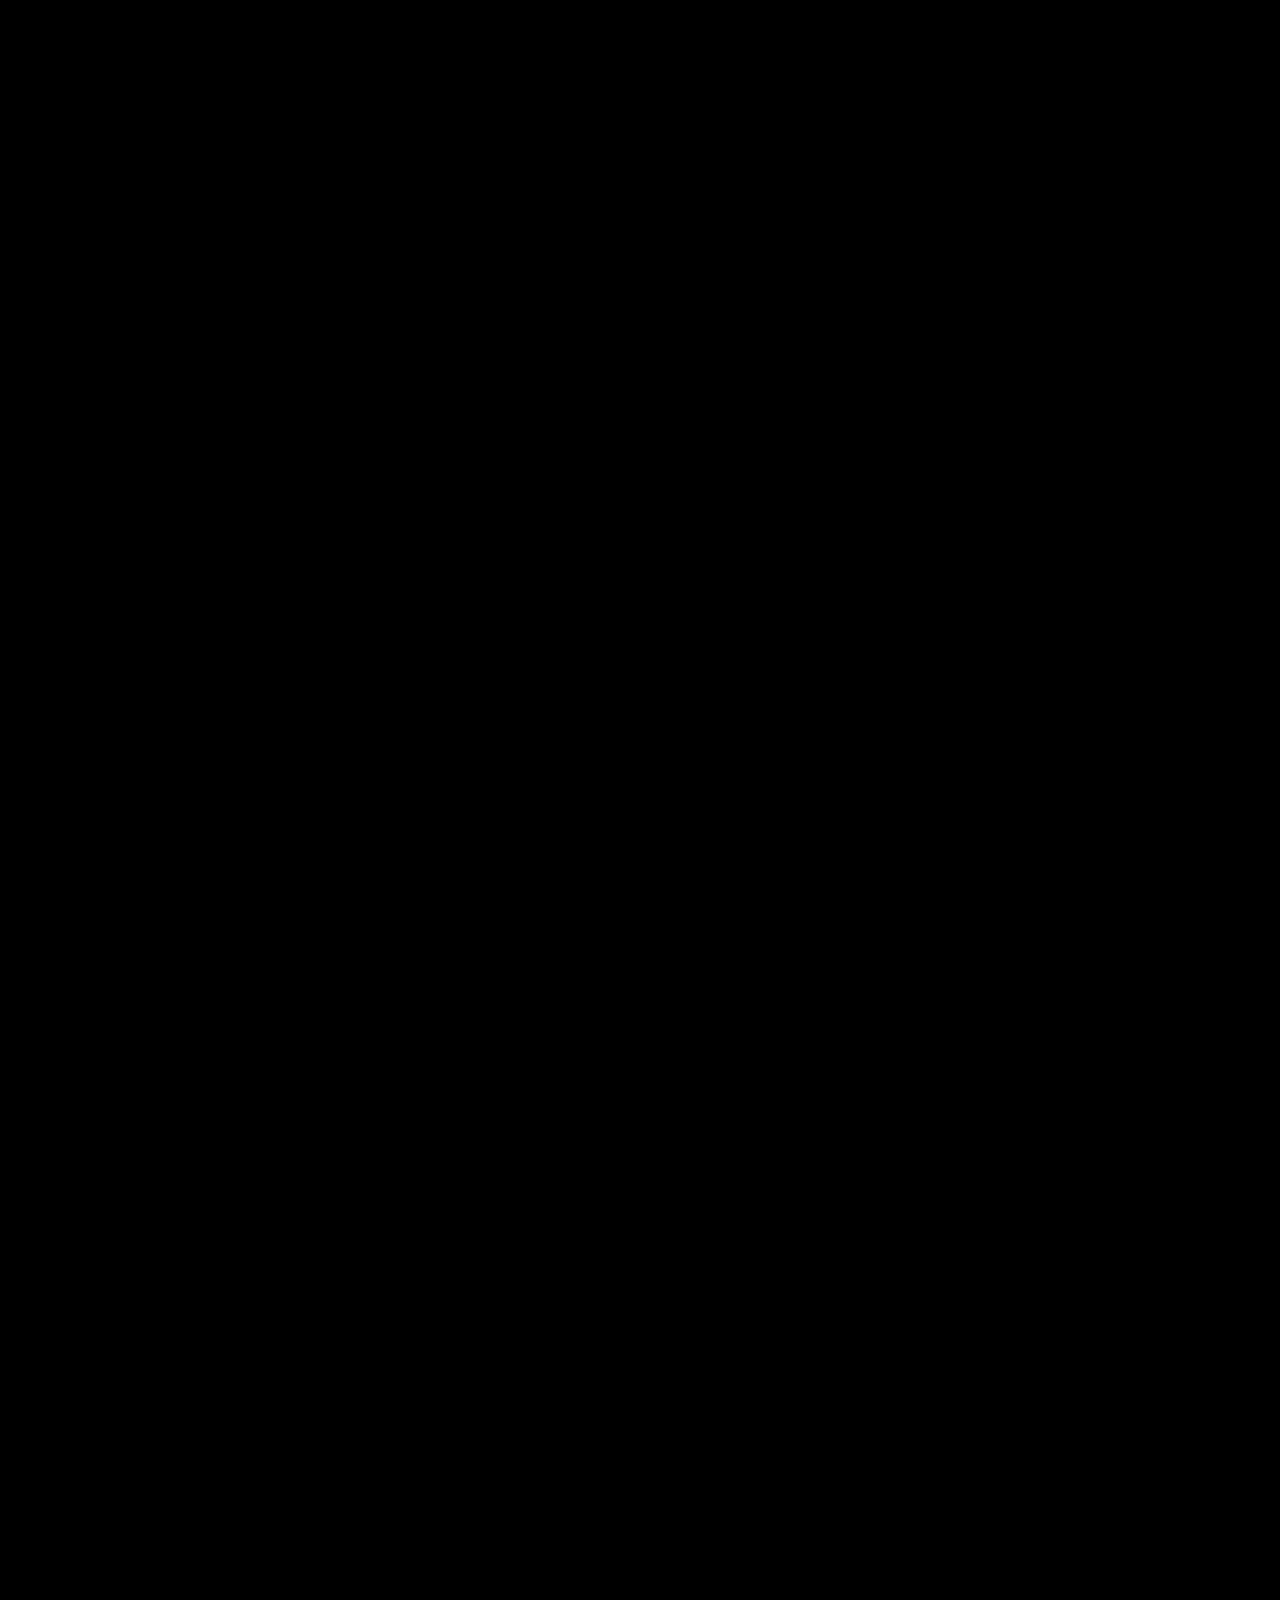
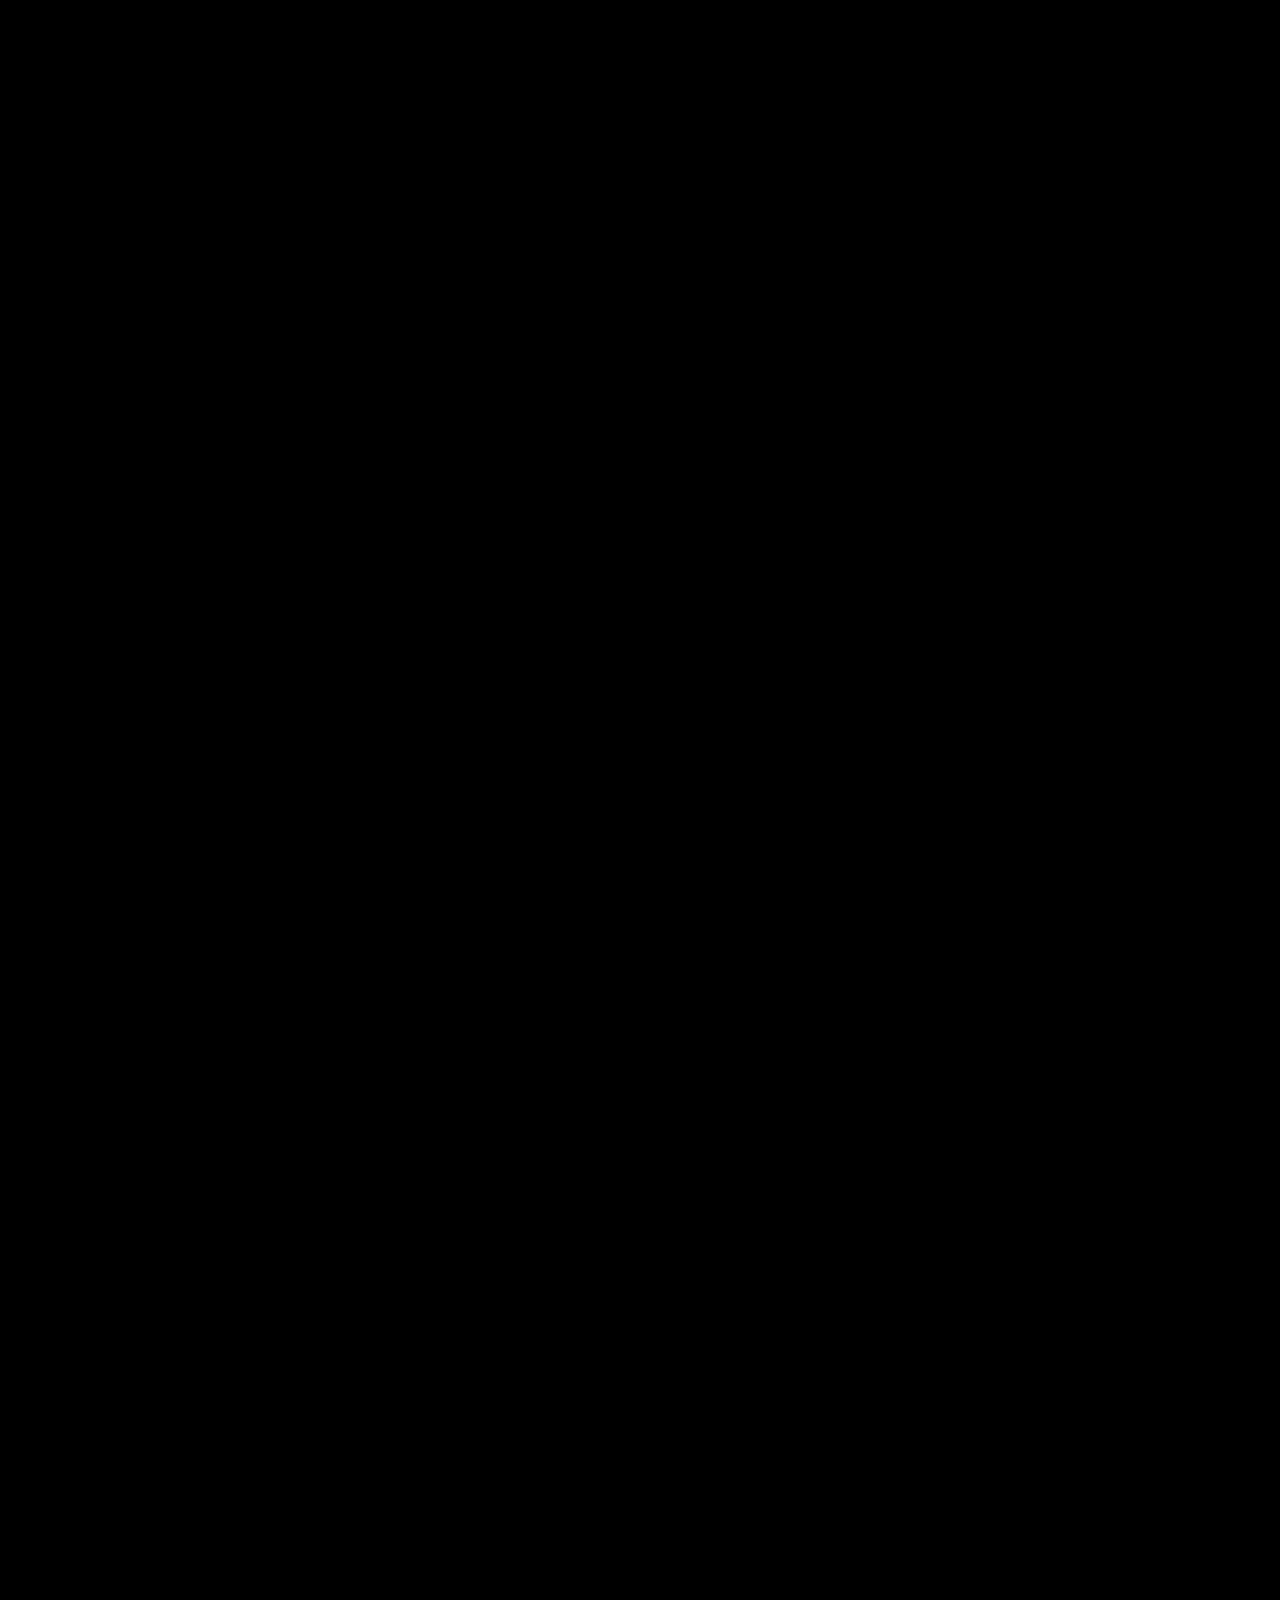
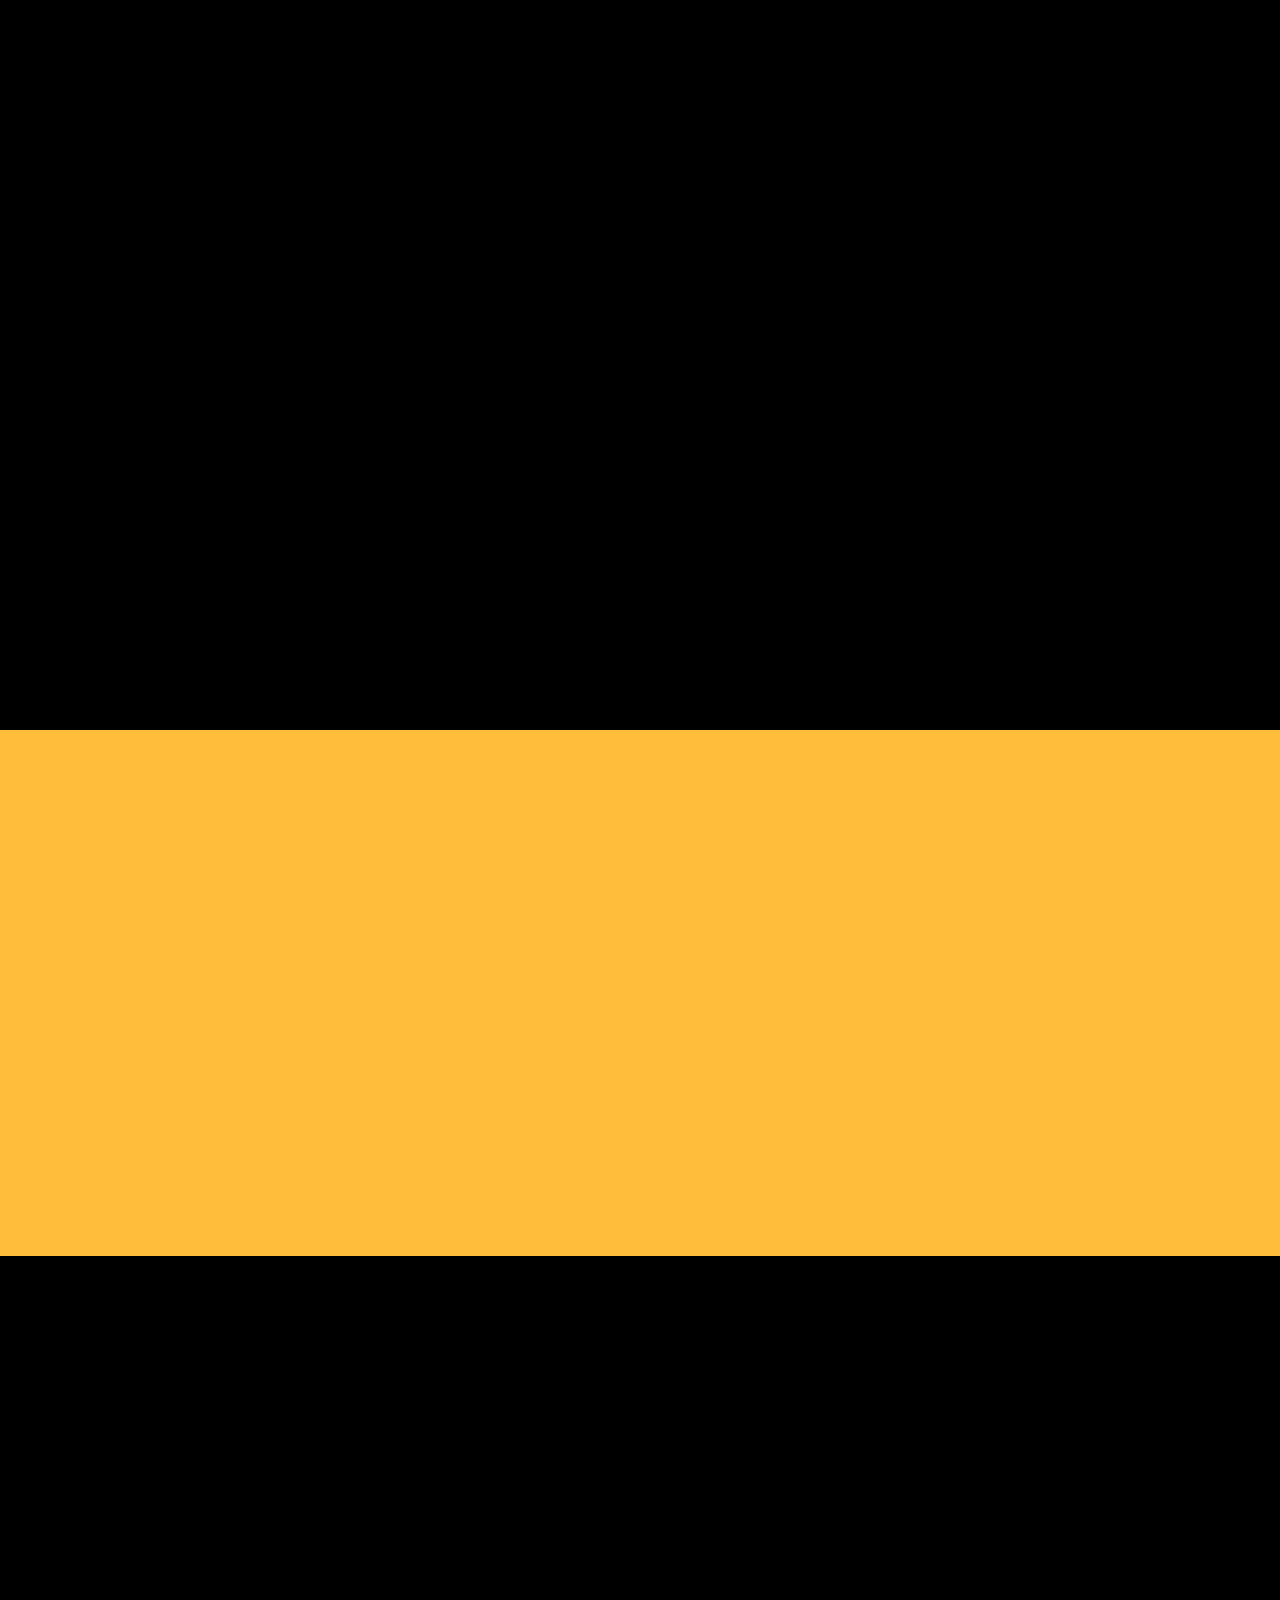
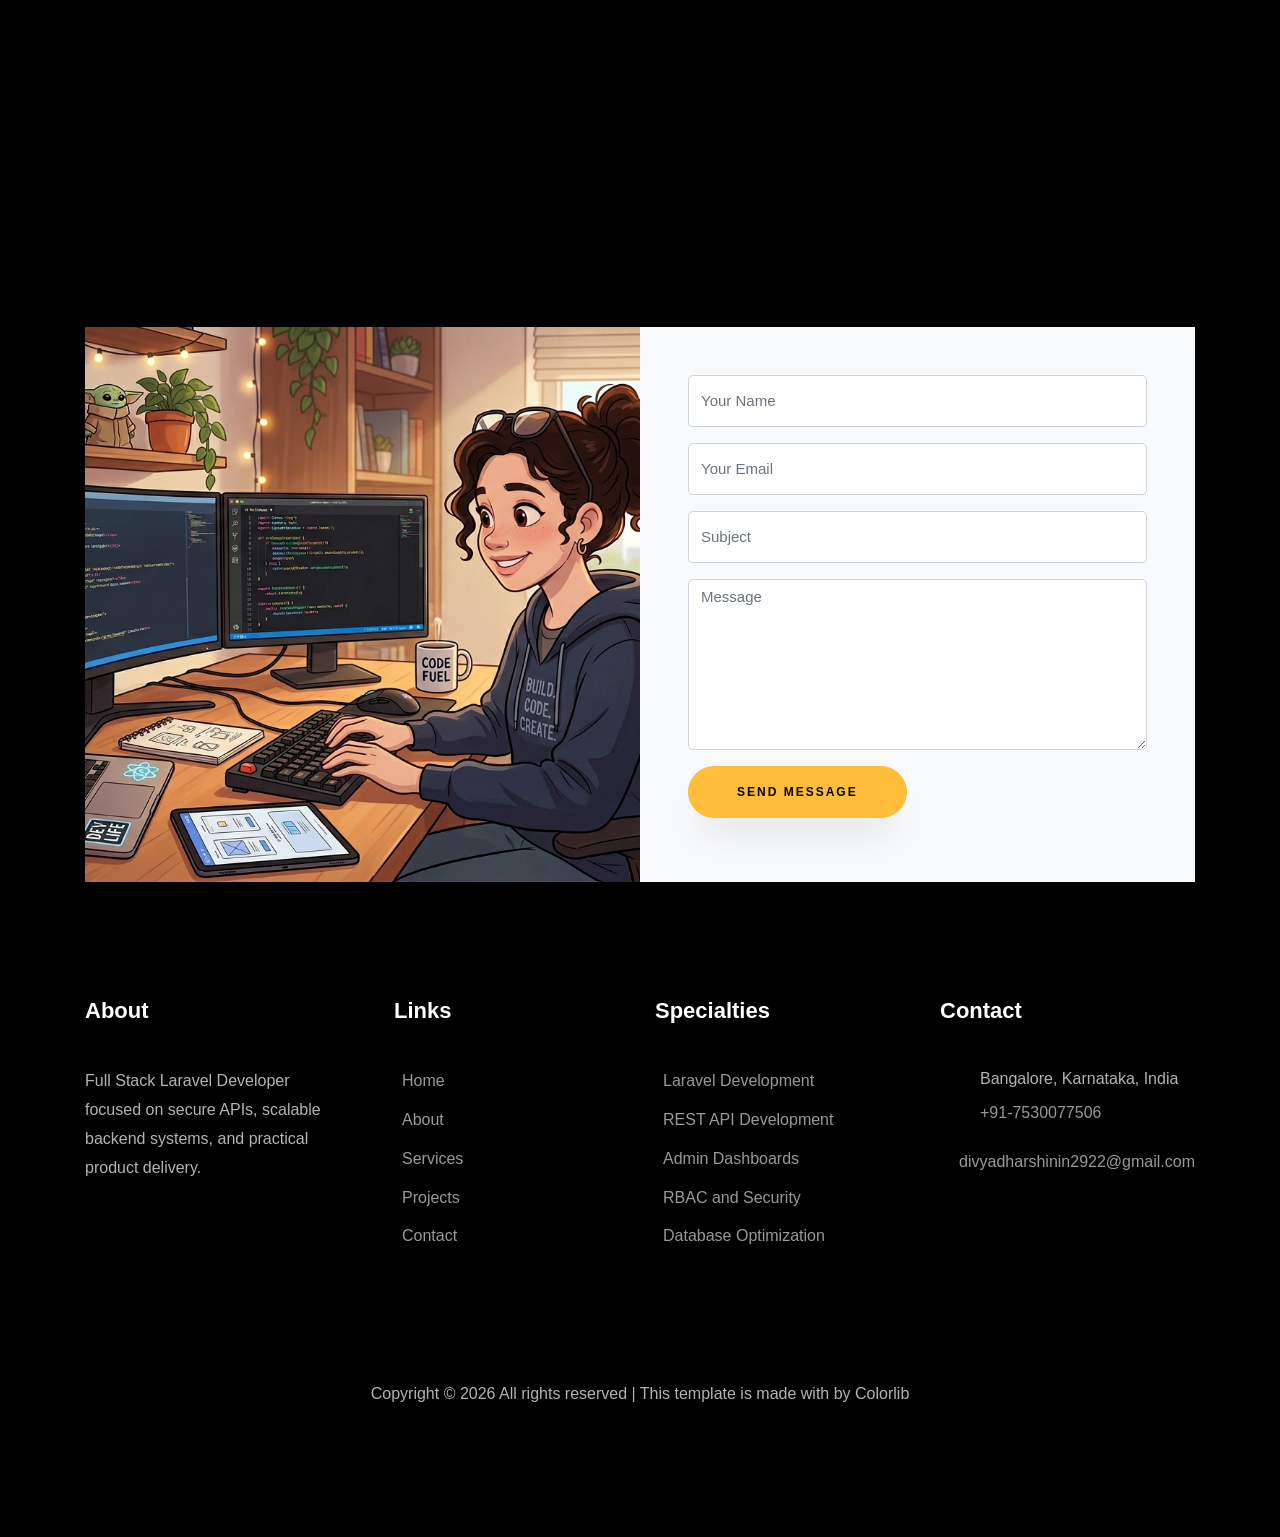
==== commit d4a4ae8e: "#2 Refactor" ====
--- a/index.html
+++ b/index.html
@@ -27,6 +27,7 @@
     <link rel="stylesheet" href="css/flaticon.css" />
     <link rel="stylesheet" href="css/icomoon.css" />
     <link rel="stylesheet" href="css/style.css" />
+    <link rel="stylesheet" href="css/fix-overflow.css" />
   </head>
   <body data-spy="scroll" data-target=".site-navbar-target" data-offset="300">
     <nav
--- a/css/fix-overflow.css
+++ b/css/fix-overflow.css
@@ -0,0 +1,40 @@
+/* Small overrides to prevent horizontal overflow on mobile */
+html,
+body {
+  overflow-x: hidden;
+}
+
+/* Safer box-sizing to avoid padding causing overflow */
+*,
+*::before,
+*::after {
+  box-sizing: border-box;
+}
+
+/* Prefer percent-based sizing over viewport units to avoid scrollbar width issues */
+.modal-backdrop {
+  width: 100% !important;
+  height: 100% !important;
+  left: 0;
+}
+
+.min-vw-100,
+.vw-100 {
+  min-width: 100% !important;
+  width: 100% !important;
+}
+
+/* Make media and large fixed elements respect container width */
+img,
+iframe,
+embed,
+object,
+video {
+  max-width: 100%;
+  height: auto;
+}
+
+/* Utility: if any element still causes overflow, it can be targeted with this helper in dev tools */
+.no-overflow-x {
+  overflow-x: hidden !important;
+}
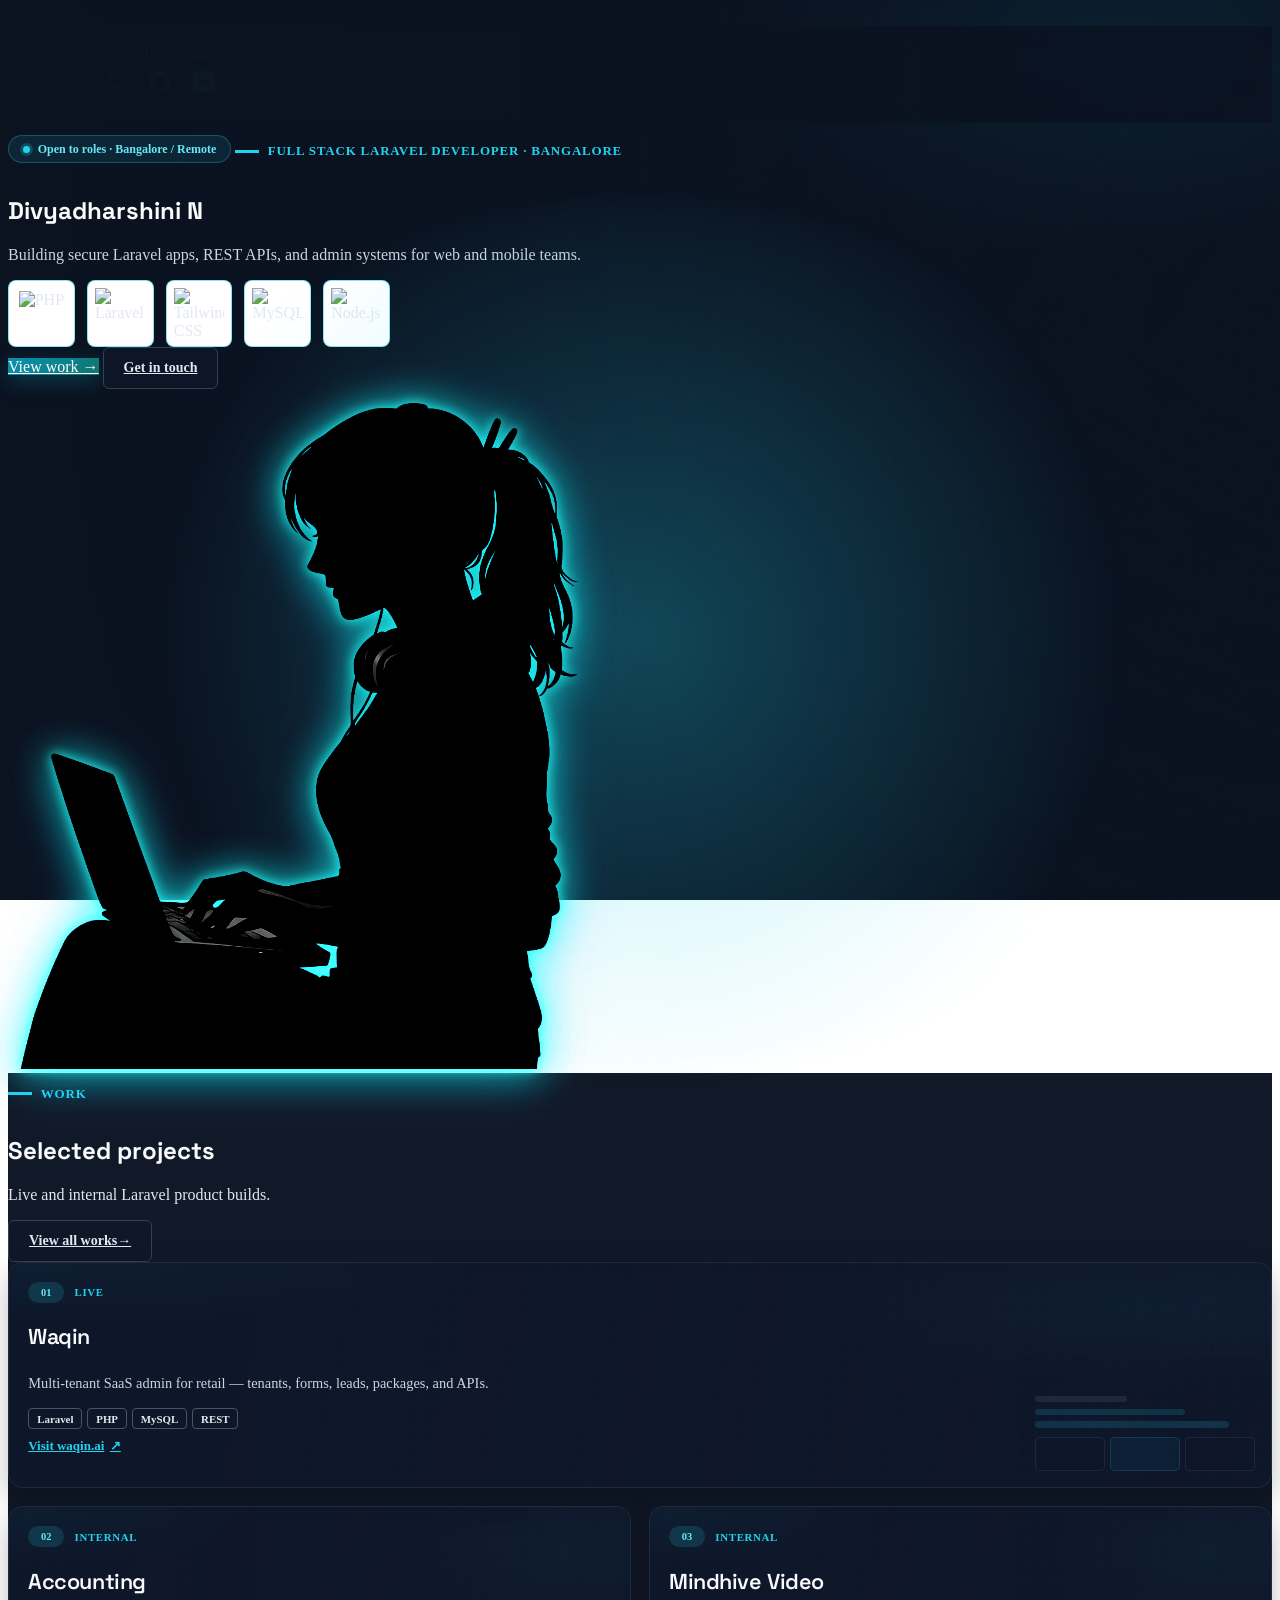
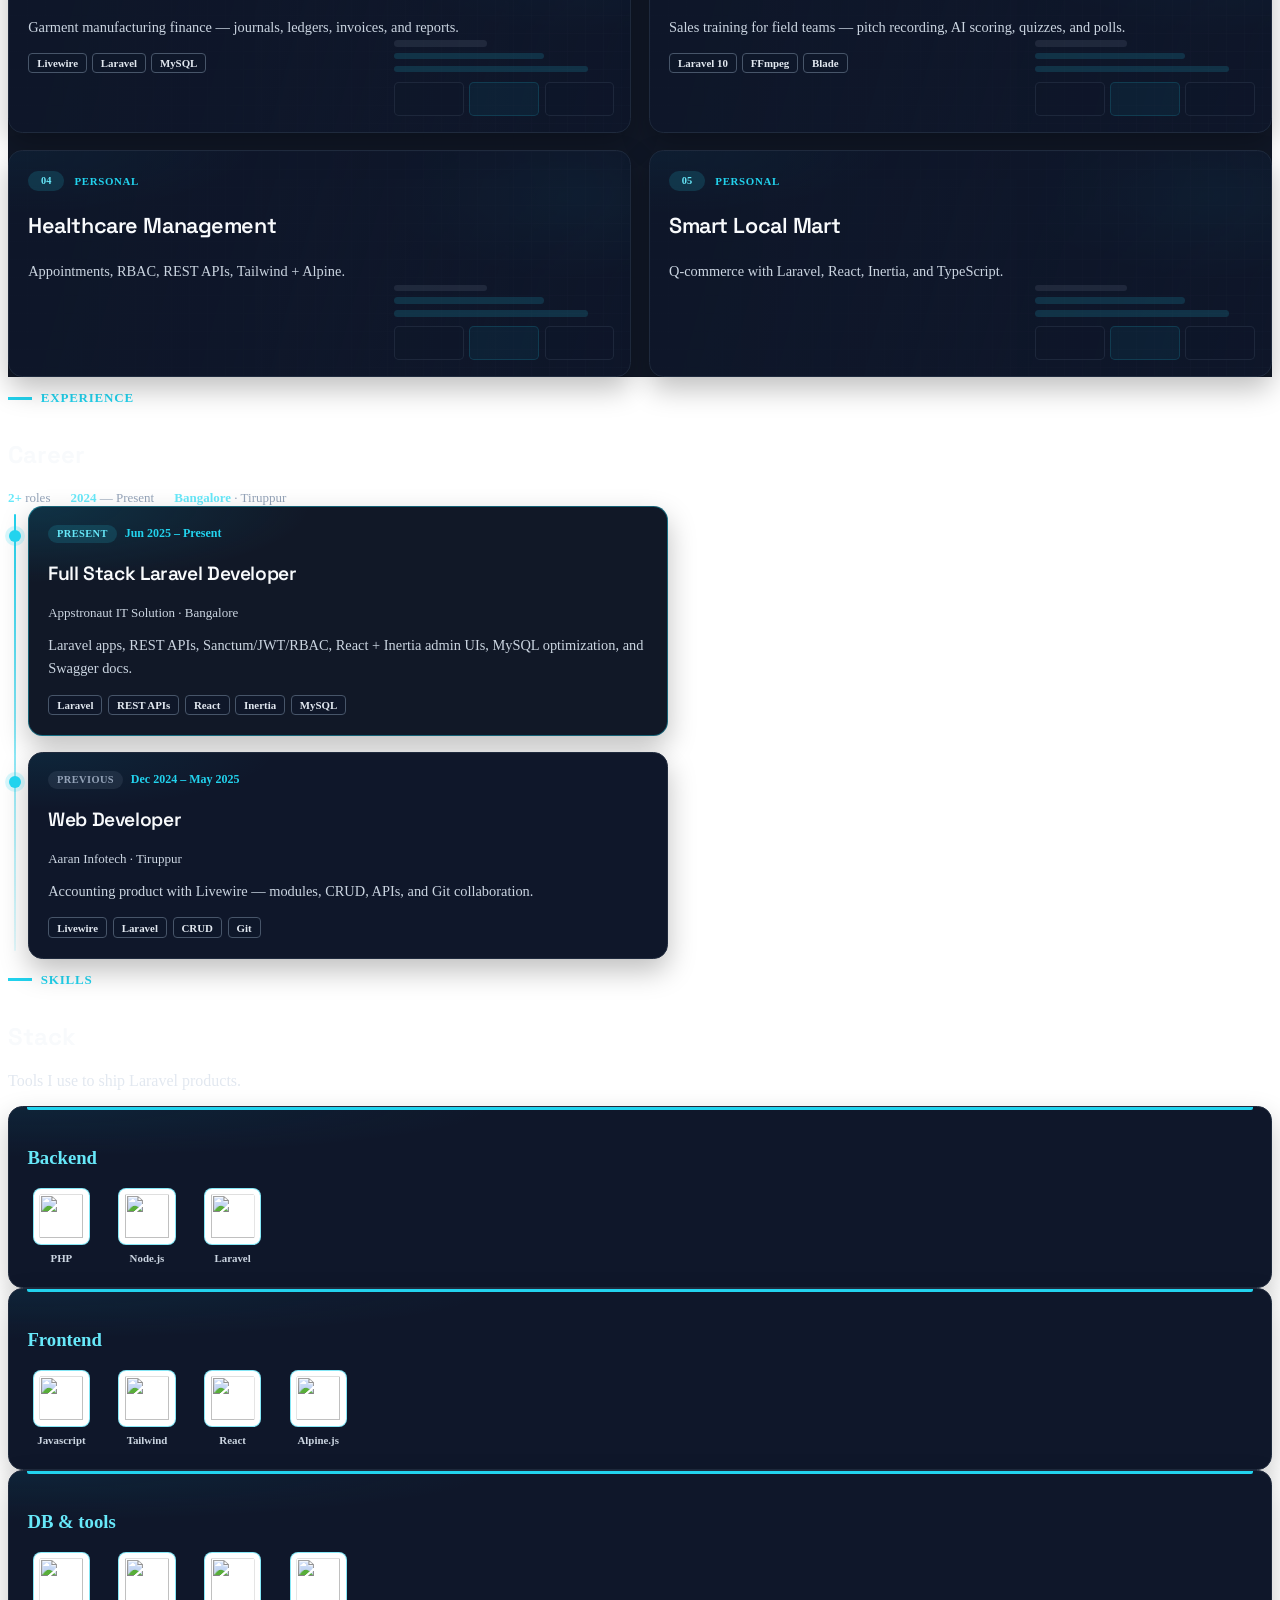
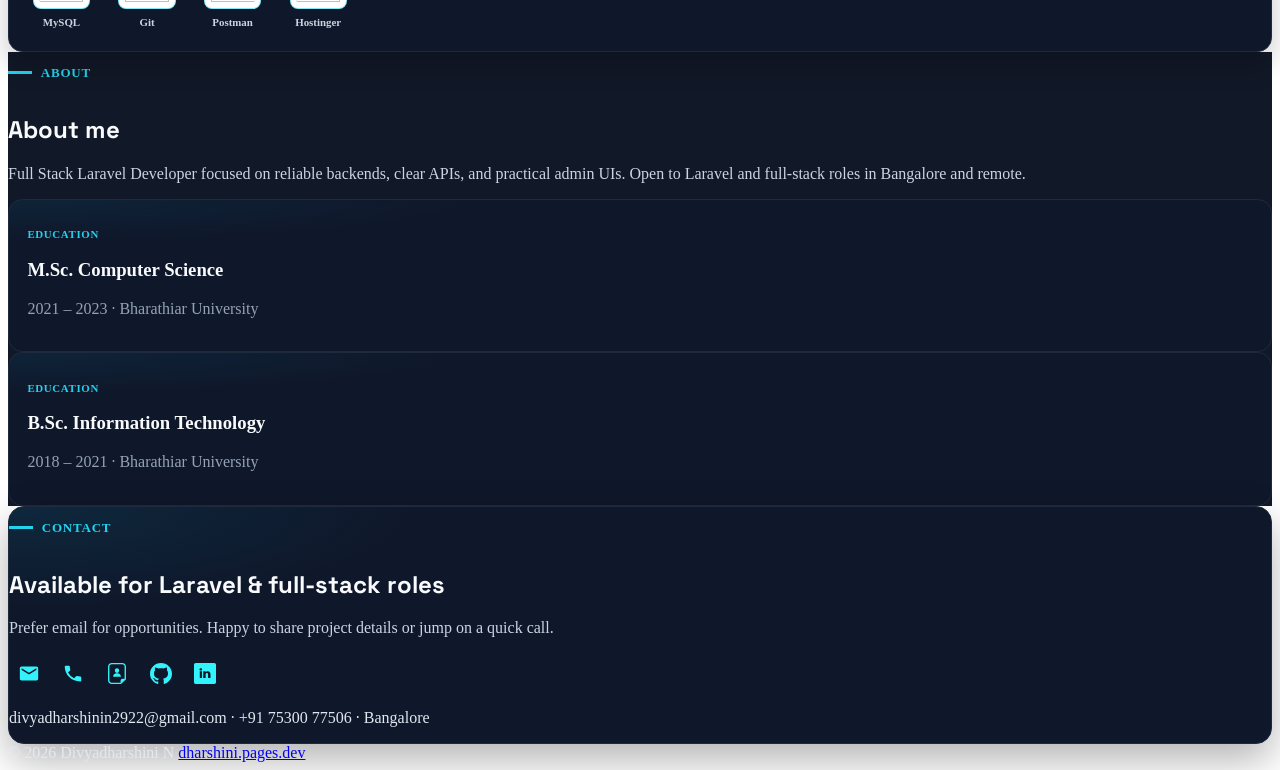
==== commit 76c6e23b: "# Refactor" ====
--- a/index.html
+++ b/index.html
@@ -1,1123 +1,1558 @@
-<!doctype html>
-<html lang="en">
+<!DOCTYPE html>
+<html lang="en" class="scroll-smooth">
   <head>
+    <meta charset="utf-8" />
+    <meta name="viewport" content="width=device-width, initial-scale=1" />
     <title>Divyadharshini N | Full Stack Laravel Developer</title>
-    <meta charset="utf-8" />
     <meta
-      name="viewport"
-      content="width=device-width, initial-scale=1, shrink-to-fit=no"
+      name="description"
+      content="Full Stack Laravel Developer in Bangalore — PHP, Laravel, MySQL, REST APIs."
     />
-
+    <meta name="author" content="Divyadharshini N" />
+    <link rel="preconnect" href="https://fonts.googleapis.com" />
+    <link rel="preconnect" href="https://fonts.gstatic.com" crossorigin />
     <link
-      href="https://fonts.googleapis.com/css?family=Poppins:100,200,300,400,500,600,700,800,900"
+      href="https://fonts.googleapis.com/css2?family=Manrope:wght@400;500;600;700&family=Space+Grotesk:wght@500;600;700&display=swap"
       rel="stylesheet"
     />
-
-    <link rel="stylesheet" href="css/open-iconic-bootstrap.min.css" />
-    <link rel="stylesheet" href="css/animate.css" />
-
-    <link rel="stylesheet" href="css/owl.carousel.min.css" />
-    <link rel="stylesheet" href="css/owl.theme.default.min.css" />
-    <link rel="stylesheet" href="css/magnific-popup.css" />
-
-    <link rel="stylesheet" href="css/aos.css" />
-
-    <link rel="stylesheet" href="css/ionicons.min.css" />
-
-    <link rel="stylesheet" href="css/flaticon.css" />
-    <link rel="stylesheet" href="css/icomoon.css" />
-    <link rel="stylesheet" href="css/style.css" />
-    <link rel="stylesheet" href="css/fix-overflow.css" />
+    <script src="https://cdn.tailwindcss.com"></script>
+    <script>
+      tailwind.config = {
+        theme: {
+          extend: {
+            colors: {
+              /* Surfaces */
+              ink: "#0a0e17",
+              soft: "#3d4659",
+              mute: "#6b7385",
+              "on-dark": "#cbd5e1",
+              light: "#f7f8fa",
+              dark: "#111827",
+              "dark-2": "#0b1220",
+              panel: "#ffffff",
+              line: "#e2e5ec",
+              "line-dark": "#1f2a3d",
+              mark: "#0891b2",
+              "mark-dark": "#0e7490",
+              navy: "#1e3a5f",
+              teal: "#0f766e",
+              slate: "#334155",
+              wine: "#9f1239",
+            },
+            fontFamily: {
+              display: ["Space Grotesk", "system-ui", "sans-serif"],
+              sans: ["Manrope", "system-ui", "sans-serif"],
+            },
+            fontSize: {
+              display: ["clamp(2.75rem, 7.5vw, 4.75rem)", { lineHeight: "1.02", letterSpacing: "-0.04em", fontWeight: "600" }],
+              h2: ["clamp(1.85rem, 3.5vw, 2.5rem)", { lineHeight: "1.15", letterSpacing: "-0.03em", fontWeight: "600" }],
+              h3: ["clamp(1.35rem, 2.2vw, 1.75rem)", { lineHeight: "1.25", letterSpacing: "-0.025em", fontWeight: "600" }],
+              lead: ["1.125rem", { lineHeight: "1.7", fontWeight: "400" }],
+              body: ["1.0625rem", { lineHeight: "1.7", fontWeight: "400" }],
+            },
+            maxWidth: { site: "72rem" },
+          },
+        },
+      };
+    </script>
+    <style>
+      [x-cloak] { display: none !important; }
+
+      :root {
+        --bg: #0b1220;
+        --bg-2: #111827;
+        --card: #0f172a;
+        --card-2: #111827;
+        --line: #1f2a3d;
+        --text: #f8fafc;
+        --muted: #94a3b8;
+        --soft: #cbd5e1;
+        --cyan: #22d3ee;
+        --cyan-dim: #0891b2;
+        --cyan-soft: rgba(34, 211, 238, 0.15);
+      }
+
+      .page-bg {
+        position: fixed;
+        inset: 0;
+        z-index: -1;
+        pointer-events: none;
+        background:
+          radial-gradient(ellipse 55% 40% at 85% 5%, rgba(8, 145, 178, 0.22), transparent 58%),
+          radial-gradient(ellipse 40% 35% at 10% 70%, rgba(15, 118, 110, 0.1), transparent 55%),
+          var(--bg);
+      }
+      .page-bg__grain {
+        position: absolute;
+        inset: 0;
+        opacity: 0.12;
+        mix-blend-mode: soft-light;
+        background-image: url("data:image/svg+xml,%3Csvg viewBox='0 0 200 200' xmlns='http://www.w3.org/2000/svg'%3E%3Cfilter id='n'%3E%3CfeTurbulence type='fractalNoise' baseFrequency='0.85' numOctaves='4' stitchTiles='stitch'/%3E%3C/filter%3E%3Crect width='100%25' height='100%25' filter='url(%23n)'/%3E%3C/svg%3E");
+      }
+
+      .site-header {
+        background: rgba(11, 18, 32, 0.85);
+        border-color: rgba(31, 42, 61, 0.9);
+        transition: box-shadow 0.25s ease, background-color 0.25s ease;
+      }
+      .site-header.is-scrolled {
+        background: rgba(11, 18, 32, 0.94);
+        box-shadow: 0 10px 30px rgba(0, 0, 0, 0.35);
+      }
+
+      .nav-link {
+        position: relative;
+        color: #94a3b8;
+        transition: color 0.2s ease;
+      }
+      .nav-link::after {
+        content: "";
+        position: absolute;
+        left: 0;
+        bottom: -0.35rem;
+        width: 100%;
+        height: 2px;
+        background: var(--cyan);
+        transform: scaleX(0);
+        transform-origin: left;
+        transition: transform 0.22s ease;
+      }
+      .nav-link:hover,
+      .nav-link.is-active {
+        color: var(--cyan);
+      }
+      .nav-link.is-active::after,
+      .nav-link:hover::after {
+        transform: scaleX(1);
+      }
+
+      .mark {
+        display: inline-flex;
+        align-items: center;
+        gap: 0.55rem;
+        font-size: 0.8125rem;
+        font-weight: 700;
+        letter-spacing: 0.06em;
+        text-transform: uppercase;
+        color: var(--cyan);
+      }
+      .mark::before {
+        content: "";
+        display: block;
+        width: 1.5rem;
+        height: 3px;
+        background: var(--cyan);
+        flex-shrink: 0;
+      }
+      .mark-on-dark { color: var(--cyan); }
+      .mark-on-dark::before { background: var(--cyan); }
+
+      .heading { color: #f8fafc; font-family: "Space Grotesk", system-ui, sans-serif; }
+      .heading-on-dark { color: #f8fafc; }
+
+      /* Readable light text on dark surfaces */
+      body { color: #e2e8f0; }
+      .text-lead,
+      .work-row__desc,
+      .timeline-card__desc,
+      .timeline-card__co,
+      .copy-light {
+        color: #cbd5e1 !important;
+      }
+      .brand-logo {
+        color: #22d3ee;
+        transition: color 0.2s ease, opacity 0.2s ease;
+      }
+      .brand-logo:hover {
+        color: #67e8f9;
+      }
+
+      .chip,
+      .timeline-chip {
+        display: inline-flex;
+        align-items: center;
+        border-radius: 0.25rem;
+        border: 1px solid #475569;
+        background: rgba(15, 23, 42, 0.65);
+        padding: 0.2rem 0.5rem;
+        font-size: 0.68rem;
+        font-weight: 600;
+        color: #e2e8f0;
+      }
+
+      .social-icon {
+        display: inline-flex;
+        align-items: center;
+        justify-content: center;
+        width: 2.35rem;
+        height: 2.35rem;
+        border: none;
+        border-radius: 0.5rem;
+        background: transparent;
+        transition: transform 0.2s ease, filter 0.2s ease, opacity 0.2s ease;
+      }
+      .social-icon:hover {
+        transform: translateY(-1px);
+        opacity: 0.85;
+      }
+      .social-icon img {
+        width: 1.25rem;
+        height: 1.25rem;
+        display: block;
+        /* black SVG → site cyan #22d3ee */
+        filter: invert(78%) sepia(42%) saturate(748%) hue-rotate(131deg) brightness(98%) contrast(101%);
+      }
+      @media (min-width: 640px) {
+        .social-icon { width: 2.5rem; height: 2.5rem; }
+        .social-icon img { width: 1.35rem; height: 1.35rem; }
+      }
+
+      .tech-logos {
+        display: flex;
+        flex-wrap: wrap;
+        align-items: center;
+        gap: 0.65rem;
+        list-style: none;
+        margin: 0;
+        padding: 0;
+      }
+      .tech-logos li {
+        display: flex;
+        align-items: center;
+        justify-content: center;
+        height: 2.75rem;
+        width: 2.75rem;
+        padding: 0.4rem;
+        border-radius: 0.5rem;
+        border: 1px solid rgba(34, 211, 238, 0.55);
+        background: #ffffff;
+        transition: transform 0.22s ease, border-color 0.22s ease, box-shadow 0.22s ease;
+      }
+      .tech-logos li:hover {
+        transform: translateY(-3px);
+        border-color: #22d3ee;
+        box-shadow: 0 8px 18px rgba(34, 211, 238, 0.2);
+      }
+      .tech-logos img {
+        display: block;
+        max-height: 100%;
+        max-width: 100%;
+        width: auto;
+        height: auto;
+        object-fit: contain;
+      }
+      @media (min-width: 640px) {
+        .tech-logos { gap: 0.75rem; }
+        .tech-logos li { height: 3.15rem; width: 3.15rem; padding: 0.45rem; }
+      }
+
+      .btn-primary {
+        background: linear-gradient(135deg, #0891b2 0%, #0f766e 100%);
+        color: #fff;
+        box-shadow: 0 6px 20px rgba(8, 145, 178, 0.35);
+        transition: filter 0.2s ease, transform 0.2s ease, box-shadow 0.2s ease;
+      }
+      .btn-primary:hover {
+        filter: brightness(1.08);
+        transform: translateY(-1px);
+        box-shadow: 0 10px 26px rgba(8, 145, 178, 0.42);
+      }
+      .btn-ghost {
+        display: inline-flex;
+        align-items: center;
+        border-radius: 0.375rem;
+        border: 1px solid #334155;
+        background: rgba(15, 23, 42, 0.7);
+        padding: 0.75rem 1.25rem;
+        font-size: 0.875rem;
+        font-weight: 600;
+        color: #e2e8f0;
+        transition: border-color 0.2s ease, color 0.2s ease, transform 0.2s ease;
+      }
+      .btn-ghost:hover {
+        border-color: rgba(34, 211, 238, 0.45);
+        color: var(--cyan);
+        transform: translateY(-1px);
+      }
+
+      .avail-pill {
+        display: inline-flex;
+        align-items: center;
+        align-self: flex-start;
+        width: max-content;
+        max-width: 100%;
+        gap: 0.5rem;
+        border-radius: 999px;
+        border: 1px solid rgba(34, 211, 238, 0.28);
+        background: rgba(34, 211, 238, 0.1);
+        padding: 0.35rem 0.85rem;
+        font-size: 0.75rem;
+        font-weight: 600;
+        color: #67e8f9;
+      }
+      .avail-pill::before {
+        content: "";
+        width: 0.45rem;
+        height: 0.45rem;
+        border-radius: 999px;
+        background: #22d3ee;
+        box-shadow: 0 0 0 3px rgba(34, 211, 238, 0.22);
+        animation: pulse-dot 1.8s ease-in-out infinite;
+      }
+      @keyframes pulse-dot {
+        0%, 100% { opacity: 1; transform: scale(1); }
+        50% { opacity: 0.65; transform: scale(0.85); }
+      }
+
+      /* Hero — cinematic dark */
+      .hero-bg {
+        position: absolute;
+        inset: 0;
+        z-index: 0;
+        overflow: hidden;
+        pointer-events: none;
+      }
+      .hero-bg img {
+        display: block;
+        width: 100%;
+        height: 100%;
+        object-fit: cover;
+        object-position: center right;
+        opacity: 0.18;
+        filter: grayscale(0.2) contrast(1.1) saturate(0.85);
+        transform: scale(1.04);
+      }
+      .hero-bg::after {
+        content: "";
+        position: absolute;
+        inset: 0;
+        background:
+          linear-gradient(90deg, #0b1220 0%, rgba(11, 18, 32, 0.92) 40%, rgba(11, 18, 32, 0.55) 70%, rgba(11, 18, 32, 0.35) 100%),
+          linear-gradient(180deg, rgba(11, 18, 32, 0.2) 0%, transparent 40%, rgba(11, 18, 32, 0.7) 100%);
+      }
+      #top > .mx-auto { position: relative; z-index: 1; }
+      .hero-glow {
+        position: absolute;
+        inset: 8% 5% 0;
+        border-radius: 50%;
+        background: radial-gradient(circle, rgba(34, 211, 238, 0.28), transparent 68%);
+        filter: blur(10px);
+        pointer-events: none;
+        z-index: 0;
+      }
+      .hero-frame {
+        position: relative;
+        z-index: 1;
+        display: inline-flex;
+        max-width: 100%;
+        padding: 0;
+        overflow: visible;
+        border: none;
+        border-radius: 0;
+        background: transparent;
+        box-shadow: none;
+      }
+      .hero-silhouette {
+        display: block;
+        width: 100%;
+        height: auto;
+        max-height: min(64vh, 520px);
+        object-fit: contain;
+        object-position: bottom center;
+        /* Soft cyan edge glow that follows transparent PNG alpha */
+        filter:
+          drop-shadow(0 0 6px rgba(34, 211, 238, 0.95))
+          drop-shadow(0 0 18px rgba(34, 211, 238, 0.55))
+          drop-shadow(0 8px 24px rgba(8, 145, 178, 0.35))
+          brightness(1.25)
+          contrast(1.12);
+      }
+      @media (min-width: 640px) { .hero-silhouette { max-height: min(70vh, 600px); } }
+      @media (min-width: 1024px) { .hero-silhouette { max-height: min(76vh, 680px); } }
+
+      /* Shared dark card */
+      .surface-card {
+        border-radius: 0.9rem;
+        border: 1px solid var(--line);
+        background:
+          radial-gradient(ellipse 70% 50% at 0% 0%, rgba(8, 145, 178, 0.12), transparent 55%),
+          var(--card);
+        box-shadow: 0 12px 28px rgba(0, 0, 0, 0.25);
+        transition: transform 0.3s ease, border-color 0.3s ease, box-shadow 0.3s ease;
+      }
+      .surface-card:hover {
+        transform: translateY(-2px);
+        border-color: rgba(34, 211, 238, 0.35);
+        box-shadow: 0 18px 36px rgba(0, 0, 0, 0.35);
+      }
+
+      /* Work — card grid with CSS placeholder as background */
+      .work-grid {
+        display: grid;
+        gap: 1rem;
+        grid-template-columns: 1fr;
+      }
+      @media (min-width: 768px) {
+        .work-grid {
+          grid-template-columns: repeat(2, minmax(0, 1fr));
+          gap: 1.1rem;
+        }
+        .work-row--featured {
+          grid-column: 1 / -1;
+        }
+      }
+      .work-row {
+        position: relative;
+        overflow: hidden;
+        display: block;
+        padding: 1.2rem 1.2rem 1.35rem;
+        min-height: 11.5rem;
+      }
+      .work-row__body {
+        position: relative;
+        z-index: 2;
+        max-width: 34rem;
+      }
+      .work-row__meta {
+        display: flex;
+        flex-wrap: wrap;
+        align-items: center;
+        gap: 0.45rem 0.65rem;
+        margin-bottom: 0.45rem;
+      }
+      .work-index {
+        display: inline-flex;
+        align-items: center;
+        justify-content: center;
+        min-width: 1.55rem;
+        height: 1.3rem;
+        padding: 0 0.35rem;
+        border-radius: 999px;
+        background: rgba(34, 211, 238, 0.15);
+        color: #67e8f9;
+        font-size: 0.65rem;
+        font-weight: 700;
+      }
+      .work-tag {
+        font-size: 0.68rem;
+        font-weight: 700;
+        letter-spacing: 0.06em;
+        text-transform: uppercase;
+        color: var(--cyan);
+      }
+      .work-row h3 {
+        font-family: "Space Grotesk", system-ui, sans-serif;
+        font-size: clamp(1.15rem, 2vw, 1.35rem);
+        font-weight: 600;
+        letter-spacing: -0.02em;
+        color: var(--text);
+        line-height: 1.2;
+      }
+      .work-row__desc {
+        margin-top: 0.35rem;
+        font-size: 0.9rem;
+        line-height: 1.55;
+        color: var(--soft);
+      }
+      .work-row__chips {
+        display: flex;
+        flex-wrap: wrap;
+        gap: 0.3rem;
+        margin-top: 0.65rem;
+      }
+      .work-ph {
+        position: absolute;
+        inset: 0;
+        z-index: 0;
+        overflow: hidden;
+        pointer-events: none;
+        opacity: 0.55;
+      }
+      .work-ph::before {
+        content: "";
+        position: absolute;
+        inset: 0;
+        background-image:
+          linear-gradient(rgba(148, 163, 184, 0.07) 1px, transparent 1px),
+          linear-gradient(90deg, rgba(148, 163, 184, 0.07) 1px, transparent 1px);
+        background-size: 18px 18px;
+        opacity: 0.7;
+      }
+      .work-ph::after {
+        content: "";
+        position: absolute;
+        inset: 0;
+        background:
+          linear-gradient(105deg, rgba(15, 23, 42, 0.92) 0%, rgba(15, 23, 42, 0.78) 42%, rgba(15, 23, 42, 0.35) 100%),
+          radial-gradient(ellipse 50% 60% at 90% 20%, rgba(34, 211, 238, 0.12), transparent 60%);
+      }
+      .work-ph__ui {
+        position: absolute;
+        right: 1rem;
+        bottom: 1rem;
+        left: auto;
+        z-index: 1;
+        display: grid;
+        gap: 0.4rem;
+        width: min(46%, 220px);
+        opacity: 0.85;
+      }
+      .work-ph__bar {
+        height: 0.4rem;
+        border-radius: 999px;
+        background: rgba(34, 211, 238, 0.32);
+      }
+      .work-ph__bar--sm { width: 42%; background: rgba(148, 163, 184, 0.28); }
+      .work-ph__bar--md { width: 68%; }
+      .work-ph__bar--lg { width: 88%; }
+      .work-ph__blocks {
+        display: grid;
+        grid-template-columns: repeat(3, 1fr);
+        gap: 0.35rem;
+        margin-top: 0.2rem;
+      }
+      .work-ph__block {
+        height: 2rem;
+        border-radius: 0.3rem;
+        border: 1px solid rgba(51, 65, 85, 0.9);
+        background: rgba(15, 23, 42, 0.65);
+      }
+      .work-ph__block:nth-child(2) {
+        border-color: rgba(34, 211, 238, 0.35);
+        background: rgba(8, 145, 178, 0.18);
+      }
+      .work-row:hover .work-ph {
+        opacity: 0.7;
+        transition: opacity 0.3s ease;
+      }
+      .project-link {
+        display: inline-flex;
+        align-items: center;
+        gap: 0.35rem;
+        margin-top: 0.55rem;
+        font-size: 0.8125rem;
+        font-weight: 600;
+        color: var(--cyan);
+        transition: color 0.2s ease, gap 0.2s ease;
+      }
+      .project-link:hover { color: #67e8f9; gap: 0.55rem; }
+
+      /* Experience timeline */
+      .timeline {
+        position: relative;
+        display: flex;
+        flex-direction: column;
+        gap: 1rem;
+        max-width: 40rem;
+      }
+      @media (min-width: 640px) {
+        .timeline { padding-left: 1.25rem; }
+        .timeline::before {
+          content: "";
+          position: absolute;
+          left: 0.35rem;
+          top: 0.5rem;
+          bottom: 0.5rem;
+          width: 2px;
+          background: linear-gradient(180deg, #22d3ee 0%, rgba(34, 211, 238, 0.12) 100%);
+          border-radius: 999px;
+        }
+      }
+      .timeline-card {
+        position: relative;
+        border-radius: 0.9rem;
+        border: 1px solid var(--line);
+        background:
+          radial-gradient(ellipse 70% 50% at 0% 0%, rgba(8, 145, 178, 0.12), transparent 55%),
+          var(--card);
+        padding: 1.15rem 1.2rem 1.25rem;
+        box-shadow: 0 12px 28px rgba(0, 0, 0, 0.25);
+        transition: transform 0.3s ease, border-color 0.3s ease, box-shadow 0.3s ease;
+      }
+      .timeline-card:hover {
+        transform: translateY(-2px);
+        border-color: rgba(34, 211, 238, 0.35);
+        box-shadow: 0 18px 36px rgba(0, 0, 0, 0.35);
+      }
+      .timeline-card--now {
+        border-color: rgba(34, 211, 238, 0.4);
+        background:
+          radial-gradient(ellipse 80% 60% at 0% 0%, rgba(8, 145, 178, 0.22), transparent 55%),
+          var(--card-2);
+      }
+      .timeline-card__dot { display: none; }
+      @media (min-width: 640px) {
+        .timeline-card__dot {
+          display: block;
+          position: absolute;
+          left: -1.25rem;
+          top: 1.45rem;
+          width: 0.75rem;
+          height: 0.75rem;
+          border-radius: 999px;
+          background: #22d3ee;
+          box-shadow: 0 0 0 4px rgba(34, 211, 238, 0.18);
+          z-index: 2;
+        }
+      }
+      .timeline-card__top {
+        display: flex;
+        flex-wrap: wrap;
+        align-items: center;
+        gap: 0.5rem;
+        margin-bottom: 0.75rem;
+      }
+      .timeline-badge {
+        display: inline-flex;
+        align-items: center;
+        border-radius: 999px;
+        padding: 0.2rem 0.55rem;
+        font-size: 0.65rem;
+        font-weight: 700;
+        letter-spacing: 0.04em;
+        text-transform: uppercase;
+      }
+      .timeline-badge--now { background: rgba(34, 211, 238, 0.15); color: #67e8f9; }
+      .timeline-badge--past { background: rgba(148, 163, 184, 0.12); color: #94a3b8; }
+      .timeline-date { font-size: 0.75rem; font-weight: 600; color: var(--cyan); }
+      .timeline-card h3 {
+        font-family: "Space Grotesk", system-ui, sans-serif;
+        font-size: 1.2rem;
+        font-weight: 600;
+        letter-spacing: -0.02em;
+        color: var(--text);
+        line-height: 1.25;
+      }
+      .timeline-card__co { margin-top: 0.3rem; font-size: 0.8125rem; font-weight: 500; color: var(--muted); }
+      .timeline-card__desc { margin-top: 0.7rem; font-size: 0.9rem; line-height: 1.6; color: var(--soft); }
+      .timeline-card__skills { display: flex; flex-wrap: wrap; gap: 0.35rem; margin-top: 0.85rem; }
+      .exp-summary { display: flex; flex-wrap: wrap; gap: 0.65rem 1.25rem; margin-top: 0.85rem; }
+      .exp-summary span { font-size: 0.8125rem; color: var(--muted); }
+      .exp-summary strong { color: #67e8f9; font-weight: 600; }
+
+      /* Skills — dark groups, white icon tiles like hero */
+      .stack-panel {
+        position: relative;
+        border-radius: 0.9rem;
+        border: 1px solid var(--line);
+        background:
+          radial-gradient(ellipse 70% 50% at 0% 0%, rgba(8, 145, 178, 0.1), transparent 55%),
+          var(--card);
+        padding: 1.35rem 1.15rem 1.35rem;
+        box-shadow: 0 12px 28px rgba(0, 0, 0, 0.22);
+        transition: transform 0.25s ease, border-color 0.25s ease, box-shadow 0.25s ease;
+      }
+      .stack-panel::before {
+        content: "";
+        position: absolute;
+        left: 1.15rem;
+        right: 1.15rem;
+        top: 0;
+        height: 3px;
+        border-radius: 0 0 2px 2px;
+        background: #22d3ee;
+      }
+      .stack-panel:hover {
+        transform: translateY(-2px);
+        border-color: rgba(34, 211, 238, 0.35);
+        box-shadow: 0 18px 36px rgba(0, 0, 0, 0.32);
+      }
+      .stack-panel h3 {
+        color: #67e8f9 !important;
+      }
+      .stack-icons {
+        display: flex;
+        flex-wrap: wrap;
+        gap: 1rem 1.1rem;
+        margin: 1.1rem 0 0;
+        padding: 0;
+        list-style: none;
+      }
+      .stack-icons li {
+        display: flex;
+        flex-direction: column;
+        align-items: center;
+        gap: 0.45rem;
+        width: 3.75rem;
+        transition: transform 0.2s ease;
+      }
+      .stack-icons li:hover { transform: translateY(-2px); }
+      .stack-icons img {
+        display: block;
+        width: 2.5rem;
+        height: 2.5rem;
+        padding: 0.35rem;
+        object-fit: contain;
+        border-radius: 0.5rem;
+        border: 1px solid rgba(34, 211, 238, 0.55);
+        background: #ffffff;
+        box-sizing: content-box;
+      }
+      .stack-icons span {
+        font-size: 0.68rem;
+        font-weight: 600;
+        color: #cbd5e1;
+        text-align: center;
+        line-height: 1.2;
+      }
+      @media (min-width: 640px) {
+        .stack-icons li { width: 4.25rem; }
+        .stack-icons img {
+          width: 2.75rem;
+          height: 2.75rem;
+        }
+      }
+
+      /* About — education cards */
+      #about .heading,
+      #about h2,
+      #about h3 {
+        color: #f8fafc !important;
+      }
+      #about .text-lead {
+        color: #cbd5e1 !important;
+      }
+      .edu-card {
+        border-radius: 0.9rem;
+        border: 1px solid var(--line);
+        background:
+          radial-gradient(ellipse 70% 50% at 0% 0%, rgba(8, 145, 178, 0.1), transparent 55%),
+          var(--card);
+        padding: 1.1rem 1.15rem;
+        transition: transform 0.25s ease, border-color 0.25s ease;
+      }
+      .edu-card:hover {
+        transform: translateY(-2px);
+        border-color: rgba(34, 211, 238, 0.3);
+      }
+      .edu-card__label {
+        font-size: 0.68rem;
+        font-weight: 700;
+        letter-spacing: 0.06em;
+        text-transform: uppercase;
+        color: #22d3ee;
+      }
+      .edu-card p:not(.edu-card__label) {
+        color: #94a3b8;
+      }
+
+      /* Contact */
+      .contact-panel {
+        overflow: hidden;
+        border-radius: 1rem;
+        border: 1px solid var(--line);
+        background:
+          radial-gradient(ellipse 60% 80% at 0% 0%, rgba(8, 145, 178, 0.14), transparent 55%),
+          var(--card);
+        box-shadow: 0 16px 40px rgba(0, 0, 0, 0.3);
+      }
+      .contact-panel__media {
+        position: relative;
+        min-height: 220px;
+        background: #020617;
+      }
+      .contact-panel__media img {
+        display: block;
+        width: 100%;
+        height: 100%;
+        min-height: 220px;
+        object-fit: cover;
+        object-position: center;
+        opacity: 0.75;
+      }
+      .contact-panel__media::after {
+        content: "";
+        position: absolute;
+        inset: 0;
+        background: linear-gradient(90deg, rgba(15, 23, 42, 0.55), transparent 50%);
+      }
+      @media (min-width: 768px) {
+        .contact-panel__media { min-height: 100%; }
+        .contact-panel__media img {
+          position: absolute;
+          inset: 0;
+          min-height: 0;
+        }
+      }
+
+      .section-band {
+        border-color: var(--line);
+        background: var(--bg-2);
+      }
+
+      @media (prefers-reduced-motion: reduce) {
+        .avail-pill::before { animation: none; }
+        .tech-logos li,
+        .work-ph,
+        .work-row,
+        .timeline-card,
+        .stack-panel,
+        .stack-icons li,
+        .edu-card,
+        .btn-primary,
+        .btn-ghost,
+        .surface-card {
+          transition: none;
+        }
+      }
+    </style>
+
+    <script defer src="https://cdn.jsdelivr.net/npm/alpinejs@3.14.8/dist/cdn.min.js"></script>
+    <script src="https://cdn.jsdelivr.net/npm/gsap@3.12.5/dist/gsap.min.js"></script>
+    <script src="https://cdn.jsdelivr.net/npm/gsap@3.12.5/dist/ScrollTrigger.min.js"></script>
   </head>
-  <body data-spy="scroll" data-target=".site-navbar-target" data-offset="300">
-    <nav
-      class="navbar navbar-expand-lg navbar-dark ftco_navbar ftco-navbar-light site-navbar-target"
-      id="ftco-navbar"
+  <body class="bg-dark-2 font-sans text-slate-100 antialiased" x-data="{ open: false }">
+    <div class="page-bg" aria-hidden="true">
+      <div class="page-bg__grain"></div>
+    </div>
+
+    <a
+      href="#main"
+      class="sr-only focus:not-sr-only focus:absolute focus:left-4 focus:top-4 focus:z-[100] focus:rounded-md focus:bg-cyan-400 focus:px-4 focus:py-2 focus:text-ink"
+      >Skip to content</a
     >
-      <div class="container">
-        <a class="navbar-brand" href="index.html">Divya</a>
-        <button
-          class="navbar-toggler js-fh5co-nav-toggle fh5co-nav-toggle"
-          type="button"
-          data-toggle="collapse"
-          data-target="#ftco-nav"
-          aria-controls="ftco-nav"
-          aria-expanded="false"
-          aria-label="Toggle navigation"
+
+    <header id="site-header" class="site-header sticky top-0 z-50 border-b backdrop-blur-md">
+      <div class="mx-auto flex h-16 max-w-site items-center justify-between gap-4 px-5 sm:px-8">
+        <a href="#top" class="brand-logo font-display text-[1.05rem] font-semibold tracking-tight"
+          >Divyadharshini N</a
         >
-          <span class="oi oi-menu"></span> Menu
-        </button>
-
-        <div class="collapse navbar-collapse" id="ftco-nav">
-          <ul class="navbar-nav nav ml-auto">
-            <li class="nav-item">
-              <a href="#home-section" class="nav-link"><span>Home</span></a>
-            </li>
-            <li class="nav-item">
-              <a href="#about-section" class="nav-link"><span>About</span></a>
-            </li>
-            <li class="nav-item">
-              <a href="#resume-section" class="nav-link"><span>Resume</span></a>
-            </li>
-            <li class="nav-item">
-              <a href="#services-section" class="nav-link"
-                ><span>Services</span></a
-              >
-            </li>
-            <li class="nav-item">
-              <a href="#skills-section" class="nav-link"><span>Skills</span></a>
-            </li>
-            <li class="nav-item">
-              <a href="#projects-section" class="nav-link"
-                ><span>Projects</span></a
-              >
-            </li>
-            <li class="nav-item">
-              <a href="#blog-section" class="nav-link"
-                ><span>Highlights</span></a
-              >
-            </li>
-            <li class="nav-item">
-              <a href="#contact-section" class="nav-link"
-                ><span>Contact</span></a
-              >
-            </li>
-          </ul>
+
+        <nav class="hidden items-center gap-7 md:flex" aria-label="Primary">
+          <a href="#work" class="nav-link text-sm font-medium" data-nav>Work</a>
+          <a href="#experience" class="nav-link text-sm font-medium" data-nav>Experience</a>
+          <a href="#skills" class="nav-link text-sm font-medium" data-nav>Skills</a>
+          <a href="#contact" class="nav-link text-sm font-medium" data-nav>Contact</a>
+        </nav>
+
+        <div class="flex items-center gap-1.5 sm:gap-2">
+          <div class="flex items-center gap-1.5" aria-label="Contact links">
+            <a
+              href="Divyadharshini_N.pdf"
+              target="_blank"
+              rel="noopener"
+              class="social-icon"
+              aria-label="Download CV"
+            >
+              <img src="assets/icons/resume-4-svgrepo-com.svg" alt="" width="20" height="20" />
+            </a>
+            <a href="mailto:divyadharshinin2922@gmail.com" class="social-icon" aria-label="Email">
+              <img src="assets/icons/email.svg" alt="" width="20" height="20" />
+            </a>
+            <a href="tel:+917530077506" class="social-icon" aria-label="Phone">
+              <img src="assets/icons/phone.svg" alt="" width="20" height="20" />
+            </a>
+            <a
+              href="https://github.com/DivyaDharshini-14"
+              target="_blank"
+              rel="noopener noreferrer"
+              class="social-icon"
+              aria-label="GitHub"
+            >
+              <img src="assets/icons/github-142-svgrepo-com.svg" alt="" width="20" height="20" />
+            </a>
+            <a
+              href="https://linkedin.com/in/divya-dharshini146"
+              target="_blank"
+              rel="noopener noreferrer"
+              class="social-icon"
+              aria-label="LinkedIn"
+            >
+              <img src="assets/icons/linkedin-rounded-svgrepo-com.svg" alt="" width="20" height="20" />
+            </a>
+          </div>
+          <button
+            type="button"
+            class="inline-flex h-10 w-10 items-center justify-center rounded-md border border-slate-600 bg-slate-900 text-slate-200 md:hidden"
+            @click="open = !open"
+            :aria-expanded="open.toString()"
+            aria-label="Menu"
+          >
+            <svg class="h-5 w-5" fill="none" stroke="currentColor" viewBox="0 0 24 24">
+              <path x-show="!open" stroke-linecap="round" stroke-width="1.75" d="M4 7h16M4 12h16M4 17h16" />
+              <path x-cloak x-show="open" stroke-linecap="round" stroke-width="1.75" d="M6 18L18 6M6 6l12 12" />
+            </svg>
+          </button>
         </div>
       </div>
-    </nav>
-    <section id="home-section" class="hero">
-      <div class="home-slider owl-carousel">
-        <div class="slider-item">
-          <div class="overlay"></div>
-          <div class="container">
-            <div
-              class="row d-md-flex no-gutters slider-text align-items-end justify-content-end"
-              data-scrollax-parent="true"
-            >
-              <div
-                class="one-third js-fullheight order-md-last img"
-                style="background-image: url(images/bg_1.png)"
+
+      <div x-show="open" x-cloak x-transition class="border-t border-slate-700 bg-slate-900 md:hidden">
+        <nav class="mx-auto flex max-w-site flex-col px-5 py-3 text-slate-200" aria-label="Mobile">
+          <a href="#work" class="py-3 text-sm font-medium" @click="open = false">Work</a>
+          <a href="#experience" class="py-3 text-sm font-medium" @click="open = false">Experience</a>
+          <a href="#skills" class="py-3 text-sm font-medium" @click="open = false">Skills</a>
+          <a href="#contact" class="py-3 text-sm font-medium" @click="open = false">Contact</a>
+        </nav>
+      </div>
+    </header>
+
+    <main id="main">
+      <!-- Hero -->
+      <section id="top" class="relative overflow-hidden border-b border-slate-800">
+        <div class="hero-bg" aria-hidden="true">
+          <img
+            src="https://images.unsplash.com/photo-1519389950473-47ba0277781c?auto=format&amp;fit=crop&amp;w=1800&amp;q=60"
+            alt=""
+            width="1800"
+            height="1200"
+            loading="eager"
+            decoding="async"
+          />
+        </div>
+        <div class="mx-auto grid max-w-site items-stretch gap-8 lg:grid-cols-12 lg:gap-0">
+          <div class="flex flex-col justify-center px-5 py-16 sm:px-8 sm:py-20 lg:col-span-7 lg:py-24">
+            <p class="reveal avail-pill mb-5" data-anim>Open to roles · Bangalore / Remote</p>
+            <p class="reveal mark" data-anim>Full Stack Laravel Developer · Bangalore</p>
+            <h1 class="reveal heading mt-4 text-display" data-anim>Divyadharshini N</h1>
+            <p class="reveal mt-6 max-w-lg text-lead" data-anim>
+              Building secure Laravel apps, REST APIs, and admin systems for web and
+              mobile teams.
+            </p>
+            <ul class="reveal tech-logos mt-6" data-anim aria-label="Tech stack">
+              <li>
+                <img
+                  src="https://ik.imagekit.io/codebyjerry/Techstack%20logos/php.png?updatedAt=1777103789754"
+                  alt="PHP"
+                  width="48"
+                  height="48"
+                  loading="eager"
+                  decoding="async"
+                />
+              </li>
+              <li>
+                <img
+                  src="https://ik.imagekit.io/codebyjerry/Techstack%20logos/Laravel.png?updatedAt=1777103789399"
+                  alt="Laravel"
+                  width="48"
+                  height="48"
+                  loading="eager"
+                  decoding="async"
+                />
+              </li>
+              <li>
+                <img
+                  src="https://ik.imagekit.io/codebyjerry/Techstack%20logos/tailwind%20css.png?updatedAt=1777103789565"
+                  alt="Tailwind CSS"
+                  width="48"
+                  height="48"
+                  loading="eager"
+                  decoding="async"
+                />
+              </li>
+              <li>
+                <img
+                  src="https://ik.imagekit.io/codebyjerry/Techstack%20logos/mysql.png?updatedAt=1777103789400"
+                  alt="MySQL"
+                  width="48"
+                  height="48"
+                  loading="eager"
+                  decoding="async"
+                />
+              </li>
+              <li>
+                <img
+                  src="https://ik.imagekit.io/codebyjerry/Techstack%20logos/node-js.png?updatedAt=1777103789668"
+                  alt="Node.js"
+                  width="48"
+                  height="48"
+                  loading="eager"
+                  decoding="async"
+                />
+              </li>
+            </ul>
+            <div class="reveal mt-8 flex flex-wrap items-center gap-3" data-anim>
+              <a href="#work" class="btn-primary inline-flex items-center gap-2 rounded-md px-5 py-3 text-sm font-semibold"
+                >View work <span aria-hidden="true">→</span></a
               >
-                <div class="overlay"></div>
-              </div>
-              <div
-                class="one-forth d-flex align-items-center ftco-animate"
-                data-scrollax=" properties: { translateY: '70%' }"
-              >
-                <div class="text">
-                  <span class="subheading">Hello!</span>
-                  <h1 class="mb-4 mt-3">I'm <span>Divyadharshini N</span></h1>
-                  <h2 class="mb-4">Full Stack Laravel Developer</h2>
-                  <p>
-                    <a href="#contact-section" class="btn btn-primary py-3 px-4"
-                      >Contact Me</a
-                    >
-                    <a
-                      href="#projects-section"
-                      class="btn btn-white btn-outline-white py-3 px-4"
-                      >View Projects</a
-                    >
-                  </p>
-                </div>
-              </div>
+              <a href="#contact" class="btn-ghost">Get in touch</a>
+            </div>
+          </div>
+
+          <div
+            class="reveal hero-visual relative flex items-end justify-center px-5 pb-0 pt-4 sm:px-8 lg:col-span-5 lg:min-h-full lg:px-6 lg:pt-10"
+            data-anim
+          >
+            <div class="hero-glow" aria-hidden="true"></div>
+            <div class="hero-frame">
+              <img
+                src="assets/profile-hero.png"
+                alt="Divyadharshini N"
+                class="hero-silhouette"
+                width="997"
+                height="1400"
+                decoding="async"
+                fetchpriority="high"
+              />
             </div>
           </div>
         </div>
-
-        <div class="slider-item">
-          <div class="overlay"></div>
-          <div class="container">
-            <div
-              class="row d-flex no-gutters slider-text align-items-end justify-content-end"
-              data-scrollax-parent="true"
+      </section>
+
+      <!-- Work — project timeline -->
+      <section id="work" class="section-band border-b px-5 py-14 sm:px-8 sm:py-16">
+        <div class="mx-auto max-w-site">
+          <div class="mb-8 flex flex-wrap items-end justify-between gap-4">
+            <div class="max-w-xl">
+              <p class="reveal mark" data-anim>Work</p>
+              <h2 class="reveal heading mt-2 text-h2" data-anim>Selected projects</h2>
+              <p class="reveal mt-2 text-sm text-slate-400" data-anim>
+                Live and internal Laravel product builds.
+              </p>
+            </div>
+            <a
+              href="https://github.com/DivyaDharshini-14"
+              target="_blank"
+              rel="noopener noreferrer"
+              class="reveal btn-ghost inline-flex items-center gap-2 !px-4 !py-2.5"
+              data-anim
+              >View all works <span aria-hidden="true">→</span></a
             >
-              <div
-                class="one-third js-fullheight order-md-last img"
-                style="background-image: url(images/bg_2.png)"
-              >
-                <div class="overlay"></div>
-              </div>
-              <div
-                class="one-forth d-flex align-items-center ftco-animate"
-                data-scrollax=" properties: { translateY: '70%' }"
-              >
-                <div class="text">
-                  <span class="subheading">Building reliable products</span>
-                  <h1 class="mb-4 mt-3">
-                    I build <span>scalable Laravel applications</span> for web
-                    and mobile platforms
-                  </h1>
-                  <p>
-                    <a
-                      href="resume/Divyadharshini_N.pdf"
-                      class="btn btn-primary py-3 px-4"
-                      target="_blank"
-                      >Download CV</a
-                    >
-                    <a
-                      href="https://linkedin.com/in/divya-dharshini146"
-                      class="btn btn-white btn-outline-white py-3 px-4"
-                      target="_blank"
-                      >LinkedIn</a
-                    >
-                  </p>
+          </div>
+
+          
+          <div class="work-grid">
+            <article class="work-row work-row--featured surface-card" data-work>
+              <div class="work-ph" aria-hidden="true">
+                <div class="work-ph__ui">
+                  <span class="work-ph__bar work-ph__bar--sm"></span>
+                  <span class="work-ph__bar work-ph__bar--md"></span>
+                  <span class="work-ph__bar work-ph__bar--lg"></span>
+                  <div class="work-ph__blocks">
+                    <span class="work-ph__block"></span>
+                    <span class="work-ph__block"></span>
+                    <span class="work-ph__block"></span>
+                  </div>
                 </div>
               </div>
+              <div class="work-row__body">
+                <div class="work-row__meta">
+                  <span class="work-index">01</span>
+                  <span class="work-tag">Live</span>
+                </div>
+                <h3>Waqin</h3>
+                <p class="work-row__desc">
+                  Multi-tenant SaaS admin for retail — tenants, forms, leads, packages, and APIs.
+                </p>
+                <div class="work-row__chips">
+                  <span class="chip">Laravel</span>
+                  <span class="chip">PHP</span>
+                  <span class="chip">MySQL</span>
+                  <span class="chip">REST</span>
+                </div>
+                <a
+                  href="https://waqin.ai/"
+                  target="_blank"
+                  rel="noopener noreferrer"
+                  class="project-link"
+                  >Visit waqin.ai <span aria-hidden="true">↗</span></a
+                >
+              </div>
+            </article>
+
+            <article class="work-row surface-card" data-work>
+              <div class="work-ph" aria-hidden="true">
+                <div class="work-ph__ui">
+                  <span class="work-ph__bar work-ph__bar--sm"></span>
+                  <span class="work-ph__bar work-ph__bar--md"></span>
+                  <span class="work-ph__bar work-ph__bar--lg"></span>
+                  <div class="work-ph__blocks">
+                    <span class="work-ph__block"></span>
+                    <span class="work-ph__block"></span>
+                    <span class="work-ph__block"></span>
+                  </div>
+                </div>
+              </div>
+              <div class="work-row__body">
+                <div class="work-row__meta">
+                  <span class="work-index">02</span>
+                  <span class="work-tag">Internal</span>
+                </div>
+                <h3>Accounting</h3>
+                <p class="work-row__desc">
+                  Garment manufacturing finance — journals, ledgers, invoices, and reports.
+                </p>
+                <div class="work-row__chips">
+                  <span class="chip">Livewire</span>
+                  <span class="chip">Laravel</span>
+                  <span class="chip">MySQL</span>
+                </div>
+              </div>
+            </article>
+
+            <article class="work-row surface-card" data-work>
+              <div class="work-ph" aria-hidden="true">
+                <div class="work-ph__ui">
+                  <span class="work-ph__bar work-ph__bar--sm"></span>
+                  <span class="work-ph__bar work-ph__bar--md"></span>
+                  <span class="work-ph__bar work-ph__bar--lg"></span>
+                  <div class="work-ph__blocks">
+                    <span class="work-ph__block"></span>
+                    <span class="work-ph__block"></span>
+                    <span class="work-ph__block"></span>
+                  </div>
+                </div>
+              </div>
+              <div class="work-row__body">
+                <div class="work-row__meta">
+                  <span class="work-index">03</span>
+                  <span class="work-tag">Internal</span>
+                </div>
+                <h3>Mindhive Video</h3>
+                <p class="work-row__desc">
+                  Sales training for field teams — pitch recording, AI scoring, quizzes, and polls.
+                </p>
+                <div class="work-row__chips">
+                  <span class="chip">Laravel 10</span>
+                  <span class="chip">FFmpeg</span>
+                  <span class="chip">Blade</span>
+                </div>
+              </div>
+            </article>
+
+            <article class="work-row surface-card" data-work>
+              <div class="work-ph" aria-hidden="true">
+                <div class="work-ph__ui">
+                  <span class="work-ph__bar work-ph__bar--sm"></span>
+                  <span class="work-ph__bar work-ph__bar--md"></span>
+                  <span class="work-ph__bar work-ph__bar--lg"></span>
+                  <div class="work-ph__blocks">
+                    <span class="work-ph__block"></span>
+                    <span class="work-ph__block"></span>
+                    <span class="work-ph__block"></span>
+                  </div>
+                </div>
+              </div>
+              <div class="work-row__body">
+                <div class="work-row__meta">
+                  <span class="work-index">04</span>
+                  <span class="work-tag">Personal</span>
+                </div>
+                <h3>Healthcare Management</h3>
+                <p class="work-row__desc">Appointments, RBAC, REST APIs, Tailwind + Alpine.</p>
+              </div>
+            </article>
+
+            <article class="work-row surface-card" data-work>
+              <div class="work-ph" aria-hidden="true">
+                <div class="work-ph__ui">
+                  <span class="work-ph__bar work-ph__bar--sm"></span>
+                  <span class="work-ph__bar work-ph__bar--md"></span>
+                  <span class="work-ph__bar work-ph__bar--lg"></span>
+                  <div class="work-ph__blocks">
+                    <span class="work-ph__block"></span>
+                    <span class="work-ph__block"></span>
+                    <span class="work-ph__block"></span>
+                  </div>
+                </div>
+              </div>
+              <div class="work-row__body">
+                <div class="work-row__meta">
+                  <span class="work-index">05</span>
+                  <span class="work-tag">Personal</span>
+                </div>
+                <h3>Smart Local Mart</h3>
+                <p class="work-row__desc">Q-commerce with Laravel, React, Inertia, and TypeScript.</p>
+              </div>
+            </article>
+          </div>
+        </div>
+      </section>
+
+      <!-- Experience -->
+      <section id="experience" class="relative overflow-hidden border-y border-slate-800 bg-dark">
+        <div
+          class="pointer-events-none absolute inset-0 opacity-40"
+          aria-hidden="true"
+          style="background: radial-gradient(ellipse 50% 40% at 80% 10%, rgba(8,145,178,0.2), transparent 60%);"
+        ></div>
+        <div class="relative mx-auto max-w-site px-5 py-14 sm:px-8 sm:py-16">
+          <div class="mb-8 max-w-2xl">
+            <p class="reveal mark" data-anim>Experience</p>
+            <h2 class="reveal heading mt-2 text-h2" data-anim>Career</h2>
+            <div class="reveal exp-summary" data-anim>
+              <span><strong>2+</strong> roles</span>
+              <span><strong>2024</strong> — Present</span>
+              <span><strong>Bangalore</strong> · Tiruppur</span>
+            </div>
+          </div>
+
+          <div class="timeline">
+            <article class="timeline-card timeline-card--now" data-exp>
+              <span class="timeline-card__dot" aria-hidden="true"></span>
+              <div class="timeline-card__top">
+                <span class="timeline-badge timeline-badge--now">Present</span>
+                <span class="timeline-date">Jun 2025 – Present</span>
+              </div>
+              <h3>Full Stack Laravel Developer</h3>
+              <p class="timeline-card__co">Appstronaut IT Solution · Bangalore</p>
+              <p class="timeline-card__desc">
+                Laravel apps, REST APIs, Sanctum/JWT/RBAC, React + Inertia admin UIs,
+                MySQL optimization, and Swagger docs.
+              </p>
+              <div class="timeline-card__skills">
+                <span class="timeline-chip">Laravel</span>
+                <span class="timeline-chip">REST APIs</span>
+                <span class="timeline-chip">React</span>
+                <span class="timeline-chip">Inertia</span>
+                <span class="timeline-chip">MySQL</span>
+              </div>
+            </article>
+
+            <article class="timeline-card" data-exp>
+              <span class="timeline-card__dot" aria-hidden="true"></span>
+              <div class="timeline-card__top">
+                <span class="timeline-badge timeline-badge--past">Previous</span>
+                <span class="timeline-date">Dec 2024 – May 2025</span>
+              </div>
+              <h3>Web Developer</h3>
+              <p class="timeline-card__co">Aaran Infotech · Tiruppur</p>
+              <p class="timeline-card__desc">
+                Accounting product with Livewire — modules, CRUD, APIs, and Git collaboration.
+              </p>
+              <div class="timeline-card__skills">
+                <span class="timeline-chip">Livewire</span>
+                <span class="timeline-chip">Laravel</span>
+                <span class="timeline-chip">CRUD</span>
+                <span class="timeline-chip">Git</span>
+              </div>
+            </article>
+          </div>
+        </div>
+      </section>
+
+      <!-- Skills — stack cards -->
+      <section id="skills" class="border-b border-slate-800 px-5 py-14 sm:px-8 sm:py-16">
+        <div class="mx-auto max-w-site">
+          <div class="mb-8 max-w-xl">
+            <p class="reveal mark" data-anim>Skills</p>
+            <h2 class="reveal heading mt-2 text-h2" data-anim>Stack</h2>
+            <p class="reveal mt-2 text-sm text-slate-400" data-anim>Tools I use to ship Laravel products.</p>
+          </div>
+          <div class="reveal grid gap-4 sm:grid-cols-2 lg:grid-cols-3" data-anim>
+            <div class="stack-panel">
+              <h3 class="text-xs font-bold uppercase tracking-wider">Backend</h3>
+            <ul class="stack-icons" aria-label="Backend stack">
+              <li>
+                <img
+                  src="https://ik.imagekit.io/codebyjerry/Techstack%20logos/php.png?updatedAt=1777103789754"
+                  alt=""
+                  width="44"
+                  height="44"
+                  loading="lazy"
+                  decoding="async"
+                />
+                <span>PHP</span>
+              </li>
+              <li>
+                <img
+                  src="https://ik.imagekit.io/codebyjerry/Techstack%20logos/node-js.png?updatedAt=1777103789668"
+                  alt=""
+                  width="44"
+                  height="44"
+                  loading="lazy"
+                  decoding="async"
+                />
+                <span>Node.js</span>
+              </li>
+              <li>
+                <img
+                  src="https://ik.imagekit.io/codebyjerry/Techstack%20logos/Laravel.png?updatedAt=1777103789399"
+                  alt=""
+                  width="44"
+                  height="44"
+                  loading="lazy"
+                  decoding="async"
+                />
+                <span>Laravel</span>
+              </li>
+            </ul>
+          </div>
+          <div class="stack-panel">
+            <h3 class="text-xs font-bold uppercase tracking-wider">Frontend</h3>
+            <ul class="stack-icons" aria-label="Frontend stack">
+              <li>
+                <img
+                  src="https://ik.imagekit.io/codebyjerry/Techstack%20logos/javascript.webp?updatedAt=1777103789547"
+                  alt=""
+                  width="44"
+                  height="44"
+                  loading="lazy"
+                  decoding="async"
+                />
+                <span>Javascript</span>
+              </li>
+              <li>
+                <img
+                  src="https://ik.imagekit.io/codebyjerry/Techstack%20logos/tailwind%20css.png?updatedAt=1777103789565"
+                  alt=""
+                  width="44"
+                  height="44"
+                  loading="lazy"
+                  decoding="async"
+                />
+                <span>Tailwind</span>
+              </li>
+              <li>
+                <img
+                  src="https://ik.imagekit.io/codebyjerry/Techstack%20logos/React.png?updatedAt=1777103789784"
+                  alt=""
+                  width="44"
+                  height="44"
+                  loading="lazy"
+                  decoding="async"
+                />
+                <span>React</span>
+              </li>
+              <li>
+                <img
+                  src="https://ik.imagekit.io/codebyjerry/Techstack%20logos/alpine.jpg?updatedAt=1777103789368"
+                  alt=""
+                  width="44"
+                  height="44"
+                  loading="lazy"
+                  decoding="async"
+                />
+                <span>Alpine.js</span>
+              </li>
+            </ul>
+          </div>
+          <div class="stack-panel sm:col-span-2 lg:col-span-1">
+            <h3 class="text-xs font-bold uppercase tracking-wider">DB &amp; tools</h3>
+            <ul class="stack-icons" aria-label="Database and tools">
+              <li>
+                <img
+                  src="https://ik.imagekit.io/codebyjerry/Techstack%20logos/mysql.png?updatedAt=1777103789400"
+                  alt=""
+                  width="44"
+                  height="44"
+                  loading="lazy"
+                  decoding="async"
+                />
+                <span>MySQL</span>
+              </li>
+              <li>
+                <img
+                  src="https://ik.imagekit.io/codebyjerry/Techstack%20logos/Git.png?updatedAt=1777103789358"
+                  alt=""
+                  width="44"
+                  height="44"
+                  loading="lazy"
+                  decoding="async"
+                />
+                <span>Git</span>
+              </li>
+              <li>
+                <img
+                  src="https://ik.imagekit.io/codebyjerry/Techstack%20logos/Postman.png?updatedAt=1777103789313"
+                  alt=""
+                  width="44"
+                  height="44"
+                  loading="lazy"
+                  decoding="async"
+                />
+                <span>Postman</span>
+              </li>
+              <li>
+                <img
+                  src="https://ik.imagekit.io/codebyjerry/Techstack%20logos/Hostinger.png?updatedAt=1777103788743"
+                  alt=""
+                  width="44"
+                  height="44"
+                  loading="lazy"
+                  decoding="async"
+                />
+                <span>Hostinger</span>
+              </li>
+            </ul>
+          </div>
+          </div>
+        </div>
+      </section>
+
+      <!-- About — profile + education cards -->
+      <section id="about" class="section-band border-b px-5 py-14 sm:px-8 sm:py-16">
+        <div class="mx-auto grid max-w-site gap-8 lg:grid-cols-12 lg:gap-10">
+          <div class="lg:col-span-6">
+            <p class="reveal mark" data-anim>About</p>
+            <h2 class="reveal heading mt-2 text-h2 text-white" data-anim>About me</h2>
+            <p class="reveal mt-4 max-w-xl text-lead" data-anim>
+              Full Stack Laravel Developer focused on reliable backends, clear APIs, and
+              practical admin UIs. Open to Laravel and full-stack roles in Bangalore and remote.
+            </p>
+          </div>
+          <div class="reveal grid gap-3 sm:grid-cols-2 lg:col-span-6 lg:grid-cols-1" data-anim>
+            <div class="edu-card">
+              <p class="edu-card__label">Education</p>
+              <h3 class="mt-2 text-base font-semibold text-white sm:text-lg">M.Sc. Computer Science</h3>
+              <p class="mt-1 text-sm text-slate-400">2021 – 2023 · Bharathiar University</p>
+            </div>
+            <div class="edu-card">
+              <p class="edu-card__label">Education</p>
+              <h3 class="mt-2 text-base font-semibold text-white sm:text-lg">B.Sc. Information Technology</h3>
+              <p class="mt-1 text-sm text-slate-400">2018 – 2021 · Bharathiar University</p>
             </div>
           </div>
         </div>
-      </div>
-    </section>
-
-    <section class="ftco-about img ftco-section ftco-no-pb" id="about-section">
-      <div class="container">
-        <div class="row d-flex">
-          <div class="col-md-6 col-lg-5 d-flex">
-            <div class="img-about img d-flex align-items-stretch">
-              <div class="overlay"></div>
-              <div
-                class="img d-flex align-self-stretch align-items-center"
-                style="background-image: url(images/bg_1.png)"
-              ></div>
-            </div>
-          </div>
-          <div class="col-md-6 col-lg-7 pl-lg-5 pb-5">
-            <div class="row justify-content-start pb-3">
-              <div class="col-md-12 heading-section ftco-animate">
-                <h1 class="big">About</h1>
-                <h2 class="mb-4">About Me</h2>
-                <p>
-                  Full Stack Laravel Developer with over one year of
-                  professional experience building secure, scalable web
-                  applications and backend services using PHP, Laravel, MySQL,
-                  React.js, Inertia.js, and Tailwind CSS.
-                </p>
-                <ul class="about-info mt-4 px-md-0 px-2">
-                  <li class="d-flex">
-                    <span>Name:</span> <span>Divyadharshini N</span>
-                  </li>
-                  <li class="d-flex">
-                    <span>Role:</span> <span>Full Stack Laravel Developer</span>
-                  </li>
-                  <li class="d-flex">
-                    <span>Location:</span> <span>Bangalore, Karnataka</span>
-                  </li>
-                  <li class="d-flex">
-                    <span>Email:</span>
-                    <span>divyadharshinin2922@gmail.com</span>
-                  </li>
-                  <li class="d-flex">
-                    <span>Phone:</span> <span>+91-7530077506</span>
-                  </li>
-                  <li class="d-flex">
-                    <span>LinkedIn:</span>
-                    <span>linkedin.com/in/divya-dharshini146</span>
-                  </li>
-                </ul>
-              </div>
-            </div>
-            <div class="counter-wrap ftco-animate d-flex mt-md-3">
-              <div class="text">
-                <p class="mb-4">
-                  <span class="number" data-number="5">0</span>
-                  <span>Key projects showcased</span>
-                </p>
-                <p>
-                  <a
-                    href="resume/Divyadharshini_N.pdf"
-                    class="btn btn-primary py-3 px-3"
-                    target="_blank"
-                    >Download CV</a
-                  >
-                </p>
-              </div>
-            </div>
-          </div>
-        </div>
-      </div>
-    </section>
-
-    <section class="ftco-section ftco-no-pb" id="resume-section">
-      <div class="container">
-        <div class="row justify-content-center pb-5">
-          <div class="col-md-10 heading-section text-center ftco-animate">
-            <h1 class="big big-2">Resume</h1>
-            <h2 class="mb-4">Resume</h2>
-            <p>
-              Experience in backend architecture, REST API development,
-              authentication systems, RBAC, database optimization, and
-              production-ready application delivery across multiple business
-              domains.
-            </p>
-          </div>
-        </div>
-        <div class="row">
-          <div class="col-md-6">
-            <div class="resume-wrap ftco-animate">
-              <span class="date">2021 - 2023</span>
-              <h2>M.Sc. Computer Science</h2>
-              <span class="position"
-                >Chikkanna Government Arts College | Bharathiar University</span
-              >
-              <p class="mt-4">
-                Graduated with a strong academic foundation in software
-                development, databases, and computer science concepts.
+      </section>
+
+      <!-- Contact — CTA panel -->
+      <section id="contact" class="border-b border-slate-800 px-5 py-14 sm:px-8 sm:py-16">
+        <div class="mx-auto max-w-site">
+          <div class="contact-panel reveal grid md:grid-cols-2" data-anim>
+            <div class="flex flex-col justify-center px-5 py-7 sm:px-8 sm:py-9">
+              <p class="mark">Contact</p>
+              <h2 class="heading mt-3 text-h3 sm:text-h2">
+                Available for Laravel &amp; full-stack roles
+              </h2>
+              <p class="copy-light mt-3 max-w-md text-sm leading-relaxed sm:text-[1.05rem] sm:leading-relaxed">
+                Prefer email for opportunities. Happy to share project details or jump on a quick call.
               </p>
-            </div>
-            <div class="resume-wrap ftco-animate">
-              <span class="date">2018 - 2021</span>
-              <h2>B.Sc. Information Technology</h2>
-              <span class="position"
-                >AVP College of Arts and Science | Bharathiar University</span
-              >
-              <p class="mt-4">
-                Built the fundamentals in programming, web technologies, and
-                information systems that support my current full stack work.
-              </p>
-            </div>
-            <div class="resume-wrap ftco-animate">
-              <span class="date">Core Strengths</span>
-              <h2>Backend, APIs, and Security</h2>
-              <span class="position">Laravel | PHP | MySQL</span>
-              <p class="mt-4">
-                Hands-on experience in RESTful APIs, OpenAPI documentation, API
-                versioning, authentication, authorization, and backend
-                performance tuning.
-              </p>
-            </div>
-          </div>
-
-          <div class="col-md-6">
-            <div class="resume-wrap ftco-animate">
-              <span class="date">Feb 2025 - Present</span>
-              <h2>Full Stack Developer</h2>
-              <span class="position">Appstronaut IT Solution | Bangalore</span>
-              <p class="mt-4">
-                Develop scalable Laravel applications, secure APIs, RBAC
-                systems, admin dashboards with React.js and Inertia.js, and
-                optimized relational database structures.
-              </p>
-            </div>
-            <div class="resume-wrap ftco-animate">
-              <span class="date">Dec 2024 - Feb 2025</span>
-              <h2>Laravel Developer</h2>
-              <span class="position">Aaran Infotech | Tiruppur</span>
-              <p class="mt-4">
-                Built backend modules, CRUD systems, MySQL schemas, and
-                validated API endpoints with middleware and secure
-                authentication practices.
-              </p>
-            </div>
-            <div class="resume-wrap ftco-animate">
-              <span class="date">Focus Areas</span>
-              <h2>Scalable Product Delivery</h2>
-              <span class="position">Web and Mobile Backend Systems</span>
-              <p class="mt-4">
-                Delivered production-ready systems across accounting,
-                healthcare, e-commerce, e-learning, and multi-tenant business
-                platforms.
-              </p>
-            </div>
-          </div>
-        </div>
-        <div class="row justify-content-center mt-5">
-          <div class="col-md-6 text-center ftco-animate">
-            <p>
-              <a
-                href="resume/Divyadharshini_N.pdf"
-                class="btn btn-primary py-4 px-5"
-                target="_blank"
-                >Download CV</a
-              >
-            </p>
-          </div>
-        </div>
-      </div>
-    </section>
-
-    <section class="ftco-section" id="services-section">
-      <div class="container">
-        <div class="row justify-content-center py-5 mt-5">
-          <div class="col-md-12 heading-section text-center ftco-animate">
-            <h1 class="big big-2">Services</h1>
-            <h2 class="mb-4">Services</h2>
-            <p>
-              Practical services I deliver across backend engineering, full
-              stack development, and application architecture.
-            </p>
-          </div>
-        </div>
-        <div class="row">
-          <div class="col-md-4 text-center d-flex ftco-animate">
-            <a href="#" class="services-1">
-              <span class="icon">
-                <i class="flaticon-analysis"></i>
-              </span>
-              <div class="desc">
-                <h3 class="mb-5">Laravel Development</h3>
-              </div>
-            </a>
-          </div>
-          <div class="col-md-4 text-center d-flex ftco-animate">
-            <a href="#" class="services-1">
-              <span class="icon">
-                <i class="flaticon-flasks"></i>
-              </span>
-              <div class="desc">
-                <h3 class="mb-5">REST API Development</h3>
-              </div>
-            </a>
-          </div>
-          <div class="col-md-4 text-center d-flex ftco-animate">
-            <a href="#" class="services-1">
-              <span class="icon">
-                <i class="flaticon-ideas"></i>
-              </span>
-              <div class="desc">
-                <h3 class="mb-5">Admin Dashboard Development</h3>
-              </div>
-            </a>
-          </div>
-
-          <div class="col-md-4 text-center d-flex ftco-animate">
-            <a href="#" class="services-1">
-              <span class="icon">
-                <i class="flaticon-analysis"></i>
-              </span>
-              <div class="desc">
-                <h3 class="mb-5">Authentication and RBAC</h3>
-              </div>
-            </a>
-          </div>
-          <div class="col-md-4 text-center d-flex ftco-animate">
-            <a href="#" class="services-1">
-              <span class="icon">
-                <i class="flaticon-flasks"></i>
-              </span>
-              <div class="desc">
-                <h3 class="mb-5">Database Design</h3>
-              </div>
-            </a>
-          </div>
-          <div class="col-md-4 text-center d-flex ftco-animate">
-            <a href="#" class="services-1">
-              <span class="icon">
-                <i class="flaticon-ideas"></i>
-              </span>
-              <div class="desc">
-                <h3 class="mb-5">Performance Optimization</h3>
-              </div>
-            </a>
-          </div>
-        </div>
-      </div>
-    </section>
-
-    <section class="ftco-section" id="skills-section">
-      <div class="container">
-        <div class="row justify-content-center pb-5">
-          <div class="col-md-12 heading-section text-center ftco-animate">
-            <h1 class="big big-2">Skills</h1>
-            <h2 class="mb-4">My Skills</h2>
-            <p>
-              Core technologies used in my day-to-day work across backend,
-              frontend, and infrastructure-focused development.
-            </p>
-          </div>
-        </div>
-        <div class="row">
-          <div class="col-md-6 animate-box">
-            <div class="progress-wrap ftco-animate">
-              <h3>Laravel</h3>
-              <div class="progress">
-                <div
-                  class="progress-bar color-1"
-                  role="progressbar"
-                  aria-valuenow="95"
-                  aria-valuemin="0"
-                  aria-valuemax="100"
-                  style="width: 95%"
+              <div class="mt-5 flex flex-wrap items-center gap-3">
+                <a
+                  href="mailto:divyadharshinin2922@gmail.com"
+                  class="social-icon"
+                  aria-label="Email"
+                  title="Email"
                 >
-                  <span>95%</span>
-                </div>
-              </div>
-            </div>
-          </div>
-          <div class="col-md-6 animate-box">
-            <div class="progress-wrap ftco-animate">
-              <h3>PHP</h3>
-              <div class="progress">
-                <div
-                  class="progress-bar color-2"
-                  role="progressbar"
-                  aria-valuenow="93"
-                  aria-valuemin="0"
-                  aria-valuemax="100"
-                  style="width: 93%"
+                  <img src="assets/icons/email.svg" alt="" width="20" height="20" />
+                </a>
+                <a href="tel:+917530077506" class="social-icon" aria-label="Call" title="Call">
+                  <img src="assets/icons/phone.svg" alt="" width="20" height="20" />
+                </a>
+                <a
+                  href="Divyadharshini_N.pdf"
+                  target="_blank"
+                  rel="noopener"
+                  class="social-icon"
+                  aria-label="Download CV"
+                  title="CV"
                 >
-                  <span>93%</span>
-                </div>
-              </div>
-            </div>
-          </div>
-          <div class="col-md-6 animate-box">
-            <div class="progress-wrap ftco-animate">
-              <h3>HTML5</h3>
-              <div class="progress">
-                <div
-                  class="progress-bar color-3"
-                  role="progressbar"
-                  aria-valuenow="95"
-                  aria-valuemin="0"
-                  aria-valuemax="100"
-                  style="width: 95%"
+                  <img src="assets/icons/resume-4-svgrepo-com.svg" alt="" width="20" height="20" />
+                </a>
+                <a
+                  href="https://github.com/DivyaDharshini-14"
+                  target="_blank"
+                  rel="noopener noreferrer"
+                  class="social-icon"
+                  aria-label="GitHub"
+                  title="GitHub"
                 >
-                  <span>95%</span>
-                </div>
-              </div>
-            </div>
-          </div>
-          <div class="col-md-6 animate-box">
-            <div class="progress-wrap ftco-animate">
-              <h3>MySQL</h3>
-              <div class="progress">
-                <div
-                  class="progress-bar color-4"
-                  role="progressbar"
-                  aria-valuenow="92"
-                  aria-valuemin="0"
-                  aria-valuemax="100"
-                  style="width: 92%"
-                >
-                  <span>92%</span>
-                </div>
-              </div>
-            </div>
-          </div>
-          <div class="col-md-6 animate-box">
-            <div class="progress-wrap ftco-animate">
-              <h3>React.js and Inertia.js</h3>
-              <div class="progress">
-                <div
-                  class="progress-bar color-5"
-                  role="progressbar"
-                  aria-valuenow="85"
-                  aria-valuemin="0"
-                  aria-valuemax="100"
-                  style="width: 85%"
-                >
-                  <span>85%</span>
-                </div>
-              </div>
-            </div>
-          </div>
-          <div class="col-md-6 animate-box">
-            <div class="progress-wrap ftco-animate">
-              <h3>Tailwind CSS and JavaScript</h3>
-              <div class="progress">
-                <div
-                  class="progress-bar color-6"
-                  role="progressbar"
-                  aria-valuenow="88"
-                  aria-valuemin="0"
-                  aria-valuemax="100"
-                  style="width: 88%"
-                >
-                  <span>88%</span>
-                </div>
-              </div>
-            </div>
-          </div>
-        </div>
-      </div>
-    </section>
-
-    <section class="ftco-section ftco-project" id="projects-section">
-      <div class="container">
-        <div class="row justify-content-center pb-5">
-          <div class="col-md-12 heading-section text-center ftco-animate">
-            <h1 class="big big-2">Projects</h1>
-            <h2 class="mb-4">Projects</h2>
-            <p>
-              Selected systems I have worked on across finance, healthcare,
-              commerce, education, and multi-tenant business platforms.
-            </p>
-          </div>
-        </div>
-        <div class="row">
-          <div class="col-md-4">
-            <div
-              class="project img ftco-animate d-flex justify-content-center align-items-center"
-              style="background-image: url(images/project-4.jpg)"
-            >
-              <div class="overlay"></div>
-              <div class="text text-center p-4">
-                <h3>
-                  <a href="#"
-                    >Accounting Software for Garments Manufacturing Units</a
-                  >
-                </h3>
-                <span>Laravel, MySQL, REST APIs</span>
-              </div>
-            </div>
-          </div>
-          <div class="col-md-8">
-            <div
-              class="project img ftco-animate d-flex justify-content-center align-items-center"
-              style="background-image: url(images/project-5.jpg)"
-            >
-              <div class="overlay"></div>
-              <div class="text text-center p-4">
-                <h3><a href="#">Healthcare Management System</a></h3>
-                <span>User app, admin panel, RBAC</span>
-              </div>
-            </div>
-          </div>
-
-          <div class="col-md-8">
-            <div
-              class="project img ftco-animate d-flex justify-content-center align-items-center"
-              style="background-image: url(images/project-1.jpg)"
-            >
-              <div class="overlay"></div>
-              <div class="text text-center p-4">
-                <h3><a href="#">Waqin Multi-Tenant Admin Panel</a></h3>
-                <span>Tenant isolation, APIs, business modules</span>
-              </div>
-            </div>
-
-            <div
-              class="project img ftco-animate d-flex justify-content-center align-items-center"
-              style="background-image: url(images/project-6.jpg)"
-            >
-              <div class="overlay"></div>
-              <div class="text text-center p-4">
-                <h3><a href="#">Smart Local Mart (S-Mart)</a></h3>
-                <span>Q-commerce platform, inventory, orders</span>
-              </div>
-            </div>
-          </div>
-          <div class="col-md-4">
-            <div class="row">
-              <div class="col-md-12">
-                <div
-                  class="project img ftco-animate d-flex justify-content-center align-items-center"
-                  style="background-image: url(images/project-2.jpg)"
-                >
-                  <div class="overlay"></div>
-                  <div class="text text-center p-4">
-                    <h3><a href="#">Mindhive E-Learning Platform</a></h3>
-                    <span>Course management and admin modules</span>
-                  </div>
-                </div>
-              </div>
-              <div class="col-md-12">
-                <div
-                  class="project img ftco-animate d-flex justify-content-center align-items-center"
-                  style="background-image: url(images/project-3.jpg)"
-                >
-                  <div class="overlay"></div>
-                  <div class="text text-center p-4">
-                    <h3><a href="#">Secure API Ecosystems</a></h3>
-                    <span>Sanctum, JWT, Passport, Swagger</span>
-                  </div>
-                </div>
-              </div>
-            </div>
-          </div>
-        </div>
-      </div>
-    </section>
-
-    <section class="ftco-section" id="blog-section">
-      <div class="container">
-        <div class="row justify-content-center mb-5 pb-5">
-          <div class="col-md-7 heading-section text-center ftco-animate">
-            <h1 class="big big-2">Highlights</h1>
-            <h2 class="mb-4">Achievements</h2>
-            <p>
-              Key outcomes across the systems and platforms I have delivered.
-            </p>
-          </div>
-        </div>
-        <div class="row d-flex">
-          <div class="col-md-4 d-flex ftco-animate">
-            <div class="blog-entry justify-content-end">
-              <a
-                href="single.html"
-                class="block-20"
-                style="background-image: url(&quot;images/image_1.jpg&quot;)"
-              >
-              </a>
-              <div class="text mt-3 float-right d-block">
-                <div class="d-flex align-items-center mb-3 meta">
-                  <p class="mb-0">
-                    <span class="mr-2">Production Delivery</span>
-                    <a href="#" class="mr-2">Achievement</a>
-                    <a href="#" class="meta-chat"
-                      ><span class="icon-chat"></span> 1</a
-                    >
-                  </p>
-                </div>
-                <h3 class="heading">
-                  <a href="#"
-                    >Delivered multiple production-ready backend systems</a
-                  >
-                </h3>
-                <p>
-                  Worked across accounting, healthcare, e-commerce, e-learning,
-                  and multi-tenant applications with a focus on maintainable
-                  backend architecture.
-                </p>
-              </div>
-            </div>
-          </div>
-          <div class="col-md-4 d-flex ftco-animate">
-            <div class="blog-entry justify-content-end">
-              <a
-                href="single.html"
-                class="block-20"
-                style="background-image: url(&quot;images/image_2.jpg&quot;)"
-              >
-              </a>
-              <div class="text mt-3 float-right d-block">
-                <div class="d-flex align-items-center mb-3 meta">
-                  <p class="mb-0">
-                    <span class="mr-2">Architecture</span>
-                    <a href="#" class="mr-2">Achievement</a>
-                    <a href="#" class="meta-chat"
-                      ><span class="icon-chat"></span> 1</a
-                    >
-                  </p>
-                </div>
-                <h3 class="heading">
-                  <a href="#">Designed scalable REST API architectures</a>
-                </h3>
-                <p>
-                  Built secure API systems for web and mobile platforms with
-                  versioning, validation, middleware, and OpenAPI-based
-                  documentation.
-                </p>
-              </div>
-            </div>
-          </div>
-          <div class="col-md-4 d-flex ftco-animate">
-            <div class="blog-entry">
-              <a
-                href="single.html"
-                class="block-20"
-                style="background-image: url(&quot;images/image_3.jpg&quot;)"
-              >
-              </a>
-              <div class="text mt-3 float-right d-block">
-                <div class="d-flex align-items-center mb-3 meta">
-                  <p class="mb-0">
-                    <span class="mr-2">Security and Scale</span>
-                    <a href="#" class="mr-2">Achievement</a>
-                    <a href="#" class="meta-chat"
-                      ><span class="icon-chat"></span> 1</a
-                    >
-                  </p>
-                </div>
-                <h3 class="heading">
-                  <a href="#"
-                    >Implemented secure authentication and authorization
-                    flows</a
-                  >
-                </h3>
-                <p>
-                  Used Laravel Sanctum, JWT, Passport, and RBAC to support
-                  secure access control across diverse products and user roles.
-                </p>
-              </div>
-            </div>
-          </div>
-        </div>
-      </div>
-    </section>
-
-    <section
-      class="ftco-section ftco-no-pt ftco-no-pb ftco-counter img"
-      id="section-counter"
-    >
-      <div class="container">
-        <div class="row d-md-flex align-items-center">
-          <div
-            class="col-md d-flex justify-content-center counter-wrap ftco-animate"
-          >
-            <div class="block-18">
-              <div class="text">
-                <strong class="number" data-number="2">0</strong>
-                <span>Years of education milestones</span>
-              </div>
-            </div>
-          </div>
-          <div
-            class="col-md d-flex justify-content-center counter-wrap ftco-animate"
-          >
-            <div class="block-18">
-              <div class="text">
-                <strong class="number" data-number="5">0</strong>
-                <span>Core projects</span>
-              </div>
-            </div>
-          </div>
-          <div
-            class="col-md d-flex justify-content-center counter-wrap ftco-animate"
-          >
-            <div class="block-18">
-              <div class="text">
-                <strong class="number" data-number="6">0</strong>
-                <span>Primary skill areas</span>
-              </div>
-            </div>
-          </div>
-          <div
-            class="col-md d-flex justify-content-center counter-wrap ftco-animate"
-          >
-            <div class="block-18">
-              <div class="text">
-                <strong class="number" data-number="1">0</strong>
-                <span>Plus years of experience</span>
-              </div>
-            </div>
-          </div>
-        </div>
-      </div>
-    </section>
-
-    <section
-      class="ftco-section ftco-hireme img margin-top"
-      style="background-image: url(images/bg_1.jpg)"
-    >
-      <div class="container">
-        <div class="row justify-content-center">
-          <div class="col-md-7 ftco-animate text-center">
-            <h2>I'm <span>available</span> for backend and full stack roles</h2>
-            <p>
-              I enjoy building scalable Laravel applications, secure APIs, and
-              maintainable admin systems for product teams.
-            </p>
-            <p class="mb-0">
-              <a href="#contact-section" class="btn btn-primary py-3 px-5"
-                >Get In Touch</a
-              >
-            </p>
-          </div>
-        </div>
-      </div>
-    </section>
-
-    <section
-      class="ftco-section contact-section ftco-no-pb"
-      id="contact-section"
-    >
-      <div class="container">
-        <div class="row justify-content-center mb-5 pb-3">
-          <div class="col-md-7 heading-section text-center ftco-animate">
-            <h1 class="big big-2">Contact</h1>
-            <h2 class="mb-4">Contact Me</h2>
-            <p>
-              If you are hiring for Laravel, PHP, API, or full stack roles, I
-              would be glad to connect.
-            </p>
-          </div>
-        </div>
-
-        <div class="row d-flex contact-info mb-5">
-          <div class="col-md-6 col-lg-3 d-flex ftco-animate">
-            <div class="align-self-stretch box p-4 text-center">
-              <div
-                class="icon d-flex align-items-center justify-content-center"
-              >
-                <span class="icon-map-signs"></span>
-              </div>
-              <h3 class="mb-4">Address</h3>
-              <p>Bangalore, Karnataka, India</p>
-            </div>
-          </div>
-          <div class="col-md-6 col-lg-3 d-flex ftco-animate">
-            <div class="align-self-stretch box p-4 text-center">
-              <div
-                class="icon d-flex align-items-center justify-content-center"
-              >
-                <span class="icon-phone2"></span>
-              </div>
-              <h3 class="mb-4">Contact Number</h3>
-              <p><a href="tel:+917530077506">+91-7530077506</a></p>
-            </div>
-          </div>
-          <div class="col-md-6 col-lg-3 d-flex ftco-animate">
-            <div class="align-self-stretch box p-4 text-center">
-              <div
-                class="icon d-flex align-items-center justify-content-center"
-              >
-                <span class="icon-paper-plane"></span>
-              </div>
-              <h3 class="mb-4">Email Address</h3>
-              <p>
-                <a href="mailto:divyadharshinin2922@gmail.com"
-                  >divyadharshinin2922@gmail.com</a
-                >
-              </p>
-            </div>
-          </div>
-          <div class="col-md-6 col-lg-3 d-flex ftco-animate">
-            <div class="align-self-stretch box p-4 text-center">
-              <div
-                class="icon d-flex align-items-center justify-content-center"
-              >
-                <span class="icon-globe"></span>
-              </div>
-              <h3 class="mb-4">Website</h3>
-              <p>
+                  <img src="assets/icons/github-142-svgrepo-com.svg" alt="" width="20" height="20" />
+                </a>
                 <a
                   href="https://linkedin.com/in/divya-dharshini146"
                   target="_blank"
-                  >linkedin.com/in/divya-dharshini146</a
+                  rel="noopener noreferrer"
+                  class="social-icon"
+                  aria-label="LinkedIn"
+                  title="LinkedIn"
                 >
+                  <img src="assets/icons/linkedin-rounded-svgrepo-com.svg" alt="" width="20" height="20" />
+                </a>
+              </div>
+              <p class="mt-5 text-xs text-slate-400 sm:text-sm">
+                divyadharshinin2922@gmail.com · +91 75300 77506 · Bangalore
               </p>
             </div>
+            <figure class="contact-panel__media">
+              <img
+                src="https://images.unsplash.com/photo-1498050108023-c5249f4df085?auto=format&amp;fit=crop&amp;w=1200&amp;q=80"
+                alt="Developer workspace with laptop and code"
+                width="1200"
+                height="800"
+                loading="lazy"
+                decoding="async"
+              />
+            </figure>
           </div>
         </div>
-
-        <div class="row no-gutters block-9">
-          <div class="col-md-6 order-md-last d-flex">
-            <form action="#" class="bg-light p-4 p-md-5 contact-form">
-              <div class="form-group">
-                <input
-                  type="text"
-                  class="form-control"
-                  placeholder="Your Name"
-                />
-              </div>
-              <div class="form-group">
-                <input
-                  type="text"
-                  class="form-control"
-                  placeholder="Your Email"
-                />
-              </div>
-              <div class="form-group">
-                <input type="text" class="form-control" placeholder="Subject" />
-              </div>
-              <div class="form-group">
-                <textarea
-                  name=""
-                  id=""
-                  cols="30"
-                  rows="7"
-                  class="form-control"
-                  placeholder="Message"
-                ></textarea>
-              </div>
-              <div class="form-group">
-                <input
-                  type="submit"
-                  value="Send Message"
-                  class="btn btn-primary py-3 px-5"
-                />
-              </div>
-            </form>
-          </div>
-
-          <div class="col-md-6 d-flex">
-            <div
-              class="img"
-              style="background-image: url(images/about.png)"
-            ></div>
-          </div>
-        </div>
-      </div>
-    </section>
-
-    <footer class="ftco-footer ftco-section">
-      <div class="container">
-        <div class="row mb-5">
-          <div class="col-md">
-            <div class="ftco-footer-widget mb-4">
-              <h2 class="ftco-heading-2">About</h2>
-              <p>
-                Full Stack Laravel Developer focused on secure APIs, scalable
-                backend systems, and practical product delivery.
-              </p>
-              <ul
-                class="ftco-footer-social list-unstyled float-md-left float-lft mt-5"
-              >
-                <li class="ftco-animate">
-                  <a
-                    href="https://linkedin.com/in/divya-dharshini146"
-                    target="_blank"
-                    ><span class="icon-linkedin"></span
-                  ></a>
-                </li>
-                <li class="ftco-animate">
-                  <a href="mailto:divyadharshinin2922@gmail.com"
-                    ><span class="icon-envelope"></span
-                  ></a>
-                </li>
-                <li class="ftco-animate">
-                  <a href="tel:+917530077506"
-                    ><span class="icon-phone"></span
-                  ></a>
-                </li>
-              </ul>
-            </div>
-          </div>
-          <div class="col-md">
-            <div class="ftco-footer-widget mb-4 ml-md-4">
-              <h2 class="ftco-heading-2">Links</h2>
-              <ul class="list-unstyled">
-                <li>
-                  <a href="#home-section"
-                    ><span class="icon-long-arrow-right mr-2"></span>Home</a
-                  >
-                </li>
-                <li>
-                  <a href="#about-section"
-                    ><span class="icon-long-arrow-right mr-2"></span>About</a
-                  >
-                </li>
-                <li>
-                  <a href="#services-section"
-                    ><span class="icon-long-arrow-right mr-2"></span>Services</a
-                  >
-                </li>
-                <li>
-                  <a href="#projects-section"
-                    ><span class="icon-long-arrow-right mr-2"></span>Projects</a
-                  >
-                </li>
-                <li>
-                  <a href="#contact-section"
-                    ><span class="icon-long-arrow-right mr-2"></span>Contact</a
-                  >
-                </li>
-              </ul>
-            </div>
-          </div>
-          <div class="col-md">
-            <div class="ftco-footer-widget mb-4">
-              <h2 class="ftco-heading-2">Specialties</h2>
-              <ul class="list-unstyled">
-                <li>
-                  <a href="#"
-                    ><span class="icon-long-arrow-right mr-2"></span>Laravel
-                    Development</a
-                  >
-                </li>
-                <li>
-                  <a href="#"
-                    ><span class="icon-long-arrow-right mr-2"></span>REST API
-                    Development</a
-                  >
-                </li>
-                <li>
-                  <a href="#"
-                    ><span class="icon-long-arrow-right mr-2"></span>Admin
-                    Dashboards</a
-                  >
-                </li>
-                <li>
-                  <a href="#"
-                    ><span class="icon-long-arrow-right mr-2"></span>RBAC and
-                    Security</a
-                  >
-                </li>
-                <li>
-                  <a href="#"
-                    ><span class="icon-long-arrow-right mr-2"></span>Database
-                    Optimization</a
-                  >
-                </li>
-              </ul>
-            </div>
-          </div>
-          <div class="col-md">
-            <div class="ftco-footer-widget mb-4">
-              <h2 class="ftco-heading-2">Contact</h2>
-              <div class="block-23 mb-3">
-                <ul>
-                  <li>
-                    <span class="icon icon-map-marker"></span
-                    ><span class="text">Bangalore, Karnataka, India</span>
-                  </li>
-                  <li>
-                    <a href="tel:+917530077506"
-                      ><span class="icon icon-phone"></span
-                      ><span class="text">+91-7530077506</span></a
-                    >
-                  </li>
-                  <li>
-                    <a href="mailto:divyadharshinin2922@gmail.com"
-                      ><span class="icon icon-envelope"></span
-                      ><span class="text"
-                        >divyadharshinin2922@gmail.com</span
-                      ></a
-                    >
-                  </li>
-                </ul>
-              </div>
-            </div>
-          </div>
-        </div>
-        <div class="row">
-          <div class="col-md-12 text-center">
-            <p>
-              <!-- Link back to Colorlib can't be removed. Template is licensed under CC BY 3.0. -->
-              Copyright &copy;
-              <script>
-                document.write(new Date().getFullYear());
-              </script>
-              All rights reserved | This template is made with
-              <i class="icon-heart color-danger" aria-hidden="true"></i> by
-              <a href="https://colorlib.com" target="_blank">Colorlib</a>
-              <!-- Link back to Colorlib can't be removed. Template is licensed under CC BY 3.0. -->
-            </p>
-          </div>
-        </div>
+      </section>
+    </main>
+
+    <footer class="border-t border-slate-800 bg-dark-2">
+      <div class="mx-auto flex max-w-site flex-wrap items-center justify-between gap-3 px-5 py-6 text-sm text-slate-400 sm:px-8">
+        <span>© <span id="year"></span> Divyadharshini N</span>
+        <a href="https://dharshini.pages.dev" target="_blank" rel="noopener noreferrer" class="hover:text-cyan-300"
+          >dharshini.pages.dev</a
+        >
       </div>
     </footer>
 
-    <!-- loader -->
-    <div id="ftco-loader" class="show fullscreen">
-      <svg class="circular" width="48px" height="48px">
-        <circle
-          class="path-bg"
-          cx="24"
-          cy="24"
-          r="22"
-          fill="none"
-          stroke-width="4"
-          stroke="#eeeeee"
-        />
-        <circle
-          class="path"
-          cx="24"
-          cy="24"
-          r="22"
-          fill="none"
-          stroke-width="4"
-          stroke-miterlimit="10"
-          stroke="#F96D00"
-        />
-      </svg>
-    </div>
-
-    <script src="js/jquery.min.js"></script>
-    <script src="js/jquery-migrate-3.0.1.min.js"></script>
-    <script src="js/popper.min.js"></script>
-    <script src="js/bootstrap.min.js"></script>
-    <script src="js/jquery.easing.1.3.js"></script>
-    <script src="js/jquery.waypoints.min.js"></script>
-    <script src="js/jquery.stellar.min.js"></script>
-    <script src="js/owl.carousel.min.js"></script>
-    <script src="js/jquery.magnific-popup.min.js"></script>
-    <script src="js/aos.js"></script>
-    <script src="js/jquery.animateNumber.min.js"></script>
-    <script src="js/scrollax.min.js"></script>
-
-    <script src="js/main.js"></script>
+    <script>
+      document.getElementById("year").textContent = new Date().getFullYear();
+
+      const header = document.getElementById("site-header");
+      const onScrollHeader = () => {
+        header.classList.toggle("is-scrolled", window.scrollY > 12);
+      };
+      onScrollHeader();
+      window.addEventListener("scroll", onScrollHeader, { passive: true });
+
+      const sections = ["work", "experience", "skills", "contact"]
+        .map((id) => document.getElementById(id))
+        .filter(Boolean);
+      const navLinks = document.querySelectorAll("[data-nav]");
+      const setActiveNav = () => {
+        const y = window.scrollY + 120;
+        let current = "";
+        sections.forEach((sec) => {
+          if (sec.offsetTop <= y) current = sec.id;
+        });
+        navLinks.forEach((link) => {
+          link.classList.toggle("is-active", link.getAttribute("href") === `#${current}`);
+        });
+      };
+      setActiveNav();
+      window.addEventListener("scroll", setActiveNav, { passive: true });
+
+      gsap.registerPlugin(ScrollTrigger);
+      if (!window.matchMedia("(prefers-reduced-motion: reduce)").matches) {
+        const hero = document.querySelectorAll("#top [data-anim]");
+        gsap.from(hero, {
+          y: 22,
+          opacity: 0,
+          duration: 0.55,
+          stagger: 0.06,
+          ease: "power3.out",
+        });
+        const rest = gsap.utils.toArray("[data-anim]").filter((el) => !el.closest("#top"));
+        gsap.set(rest, { y: 28, opacity: 0 });
+        ScrollTrigger.batch(rest, {
+          start: "top 90%",
+          once: true,
+          onEnter: (batch) =>
+            gsap.to(batch, {
+              y: 0,
+              opacity: 1,
+              duration: 0.45,
+              stagger: 0.05,
+              ease: "power2.out",
+              overwrite: true,
+            }),
+        });
+
+        gsap.utils.toArray("[data-work]").forEach((row, i) => {
+          gsap.from(row, {
+            y: 28,
+            opacity: 0,
+            duration: 0.55,
+            delay: (i % 2) * 0.06,
+            ease: "power3.out",
+            scrollTrigger: { trigger: row, start: "top 88%", once: true },
+          });
+        });
+
+        gsap.utils.toArray("[data-exp]").forEach((card, i) => {
+          gsap.from(card, {
+            y: 28,
+            opacity: 0,
+            duration: 0.55,
+            delay: i * 0.1,
+            ease: "power3.out",
+            scrollTrigger: { trigger: card, start: "top 88%", once: true },
+          });
+        });
+      }
+    </script>
   </body>
 </html>
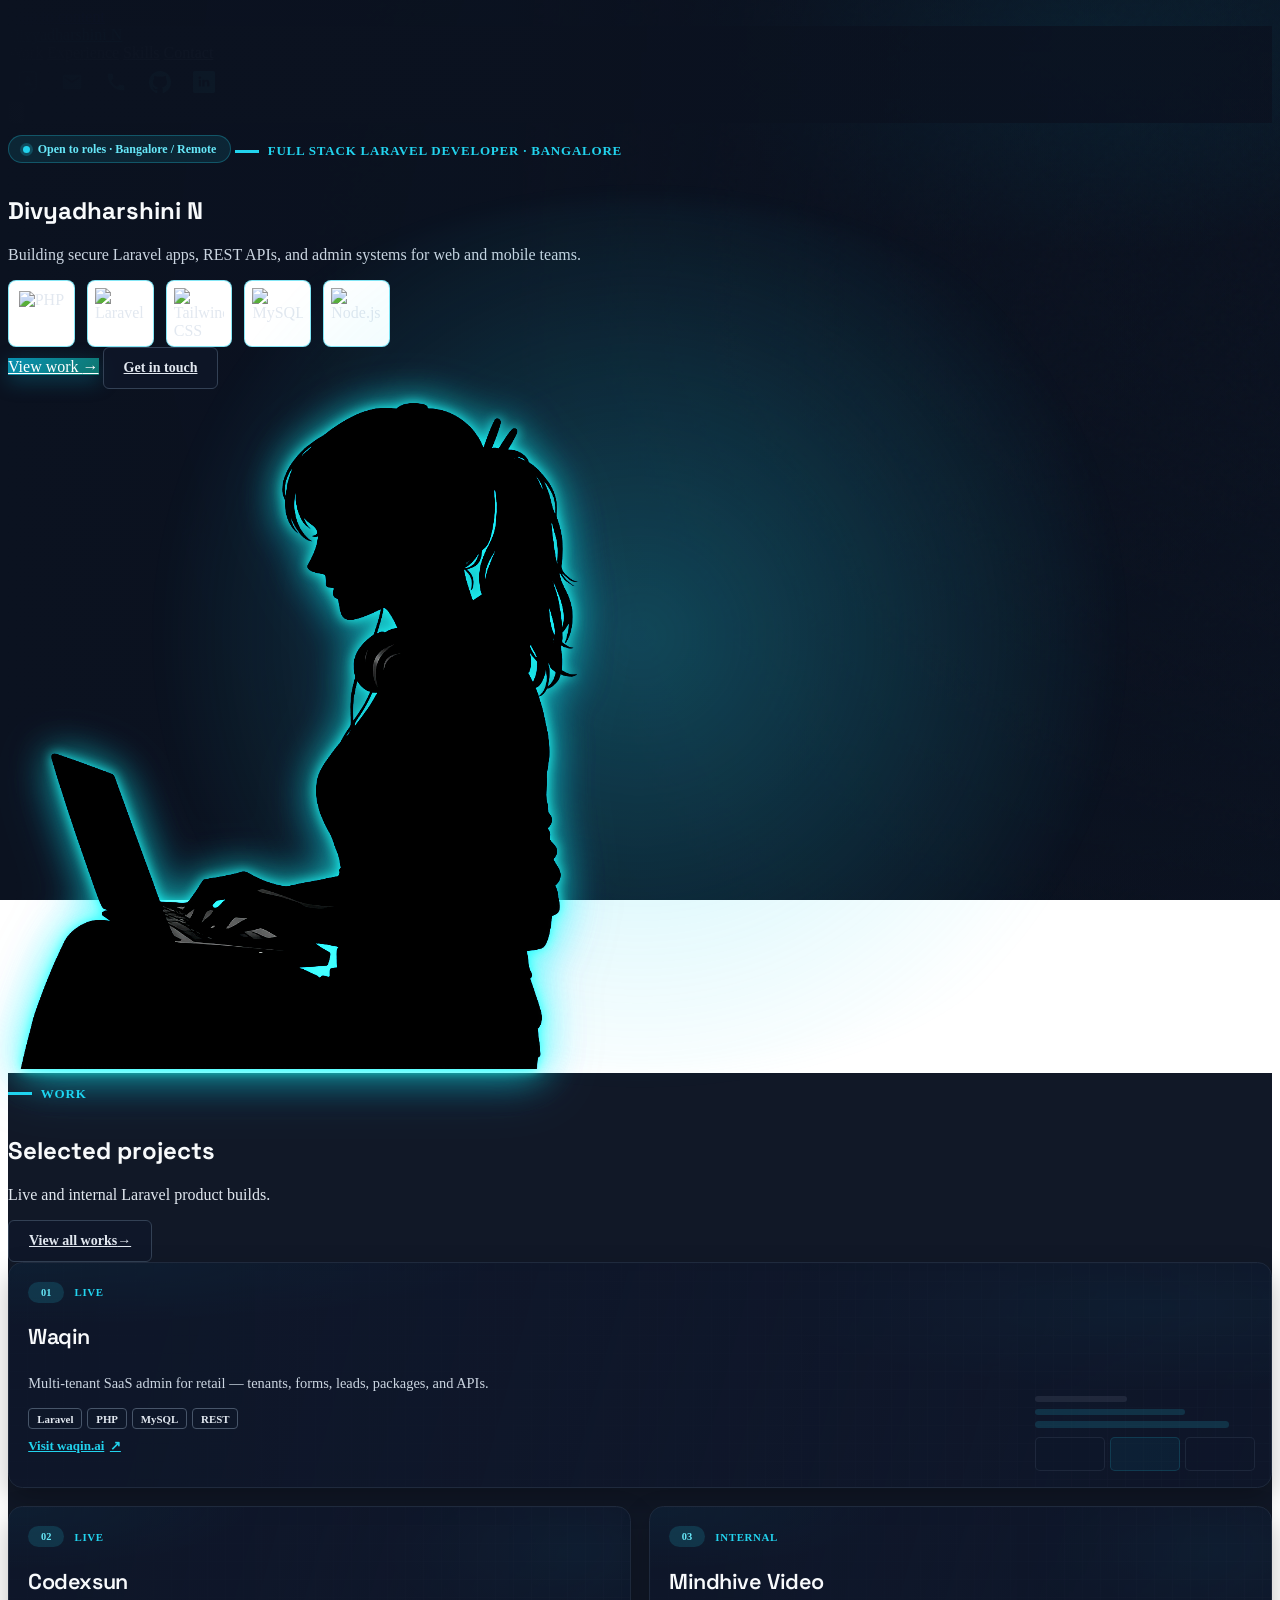
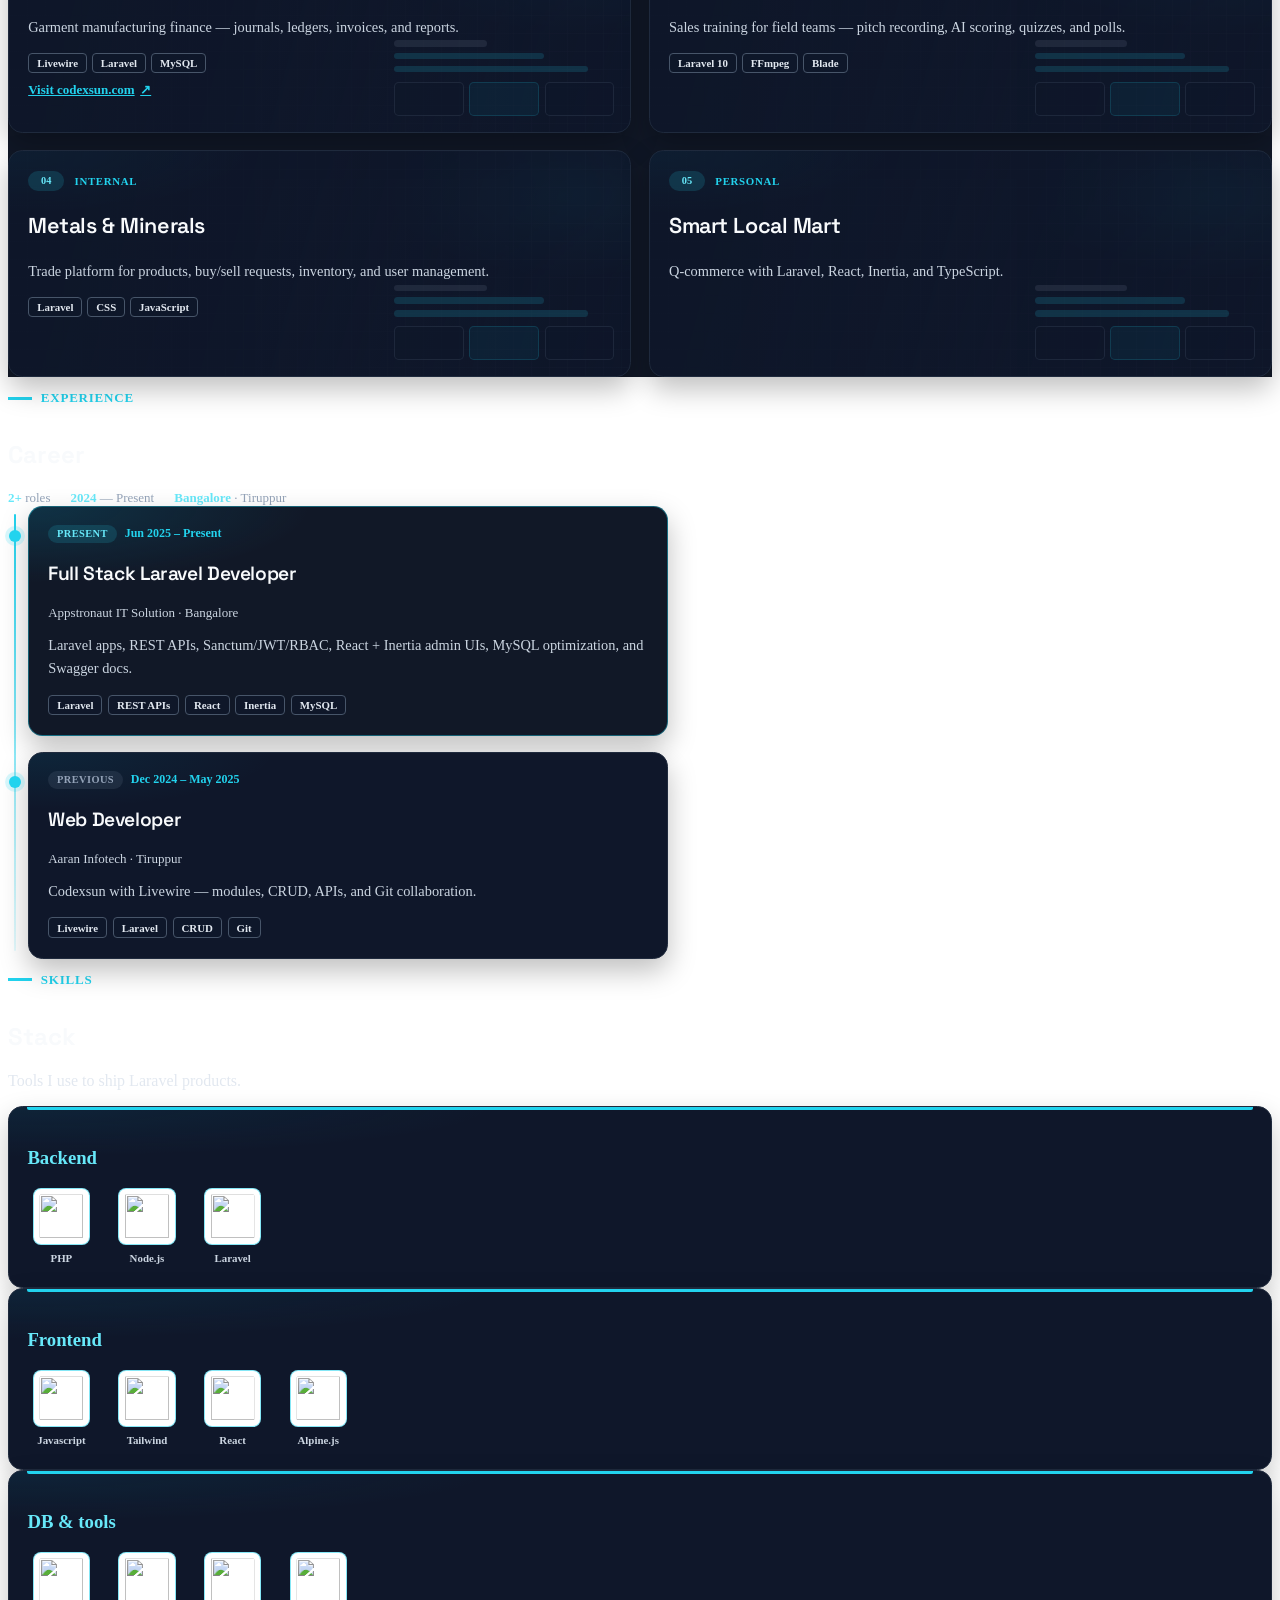
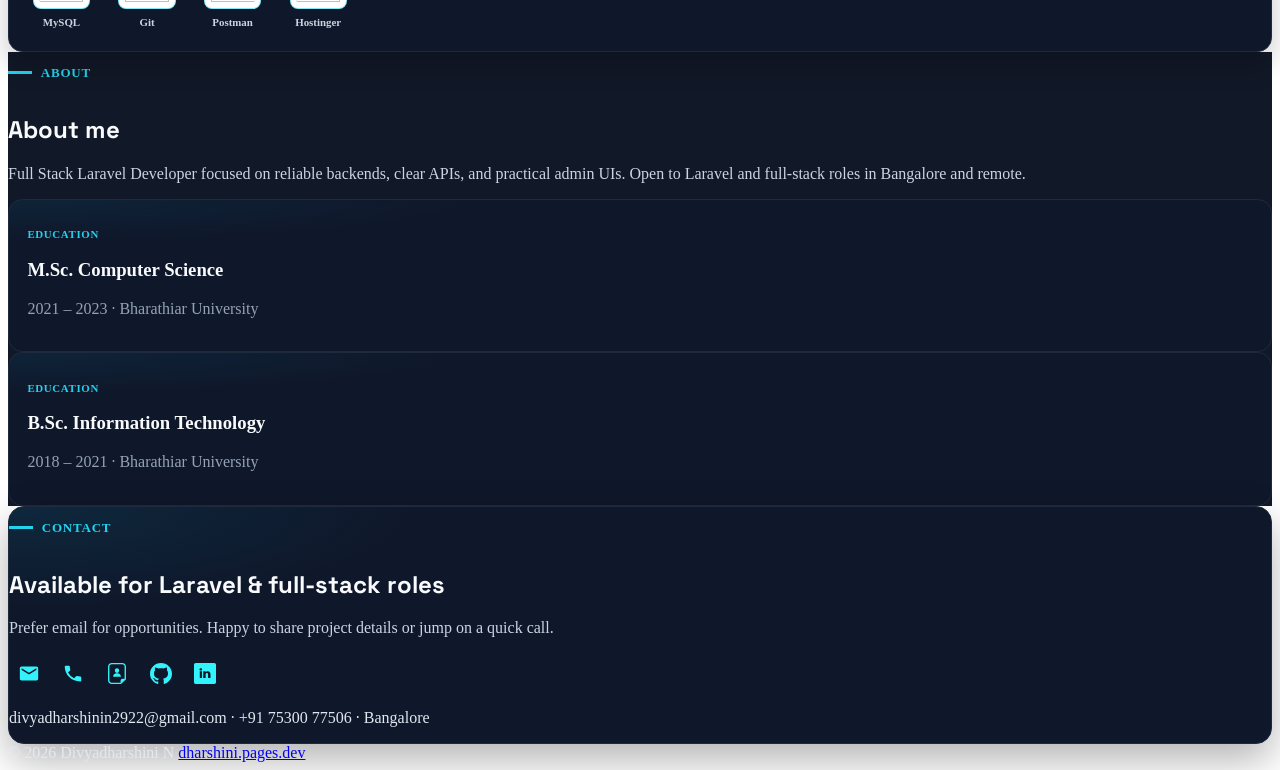
==== commit f52a1145: "# Refactor" ====
--- a/index.html
+++ b/index.html
@@ -1000,9 +1000,7 @@
               </p>
             </div>
             <a
-              href="https://github.com/DivyaDharshini-14"
-              target="_blank"
-              rel="noopener noreferrer"
+              href="works/"
               class="reveal btn-ghost inline-flex items-center gap-2 !px-4 !py-2.5"
               data-anim
               >View all works <span aria-hidden="true">→</span></a
@@ -1065,9 +1063,9 @@
               <div class="work-row__body">
                 <div class="work-row__meta">
                   <span class="work-index">02</span>
-                  <span class="work-tag">Internal</span>
+                  <span class="work-tag">Live</span>
                 </div>
-                <h3>Accounting</h3>
+                <h3>Codexsun</h3>
                 <p class="work-row__desc">
                   Garment manufacturing finance — journals, ledgers, invoices, and reports.
                 </p>
@@ -1076,6 +1074,13 @@
                   <span class="chip">Laravel</span>
                   <span class="chip">MySQL</span>
                 </div>
+                <a
+                  href="https://codexsun.com/"
+                  target="_blank"
+                  rel="noopener noreferrer"
+                  class="project-link"
+                  >Visit codexsun.com <span aria-hidden="true">↗</span></a
+                >
               </div>
             </article>
 
@@ -1125,10 +1130,17 @@
               <div class="work-row__body">
                 <div class="work-row__meta">
                   <span class="work-index">04</span>
-                  <span class="work-tag">Personal</span>
+                  <span class="work-tag">Internal</span>
                 </div>
-                <h3>Healthcare Management</h3>
-                <p class="work-row__desc">Appointments, RBAC, REST APIs, Tailwind + Alpine.</p>
+                <h3>Metals &amp; Minerals</h3>
+                <p class="work-row__desc">
+                  Trade platform for products, buy/sell requests, inventory, and user management.
+                </p>
+                <div class="work-row__chips">
+                  <span class="chip">Laravel</span>
+                  <span class="chip">CSS</span>
+                  <span class="chip">JavaScript</span>
+                </div>
               </div>
             </article>
 
@@ -1207,7 +1219,7 @@
               <h3>Web Developer</h3>
               <p class="timeline-card__co">Aaran Infotech · Tiruppur</p>
               <p class="timeline-card__desc">
-                Accounting product with Livewire — modules, CRUD, APIs, and Git collaboration.
+                Codexsun with Livewire — modules, CRUD, APIs, and Git collaboration.
               </p>
               <div class="timeline-card__skills">
                 <span class="timeline-chip">Livewire</span>
